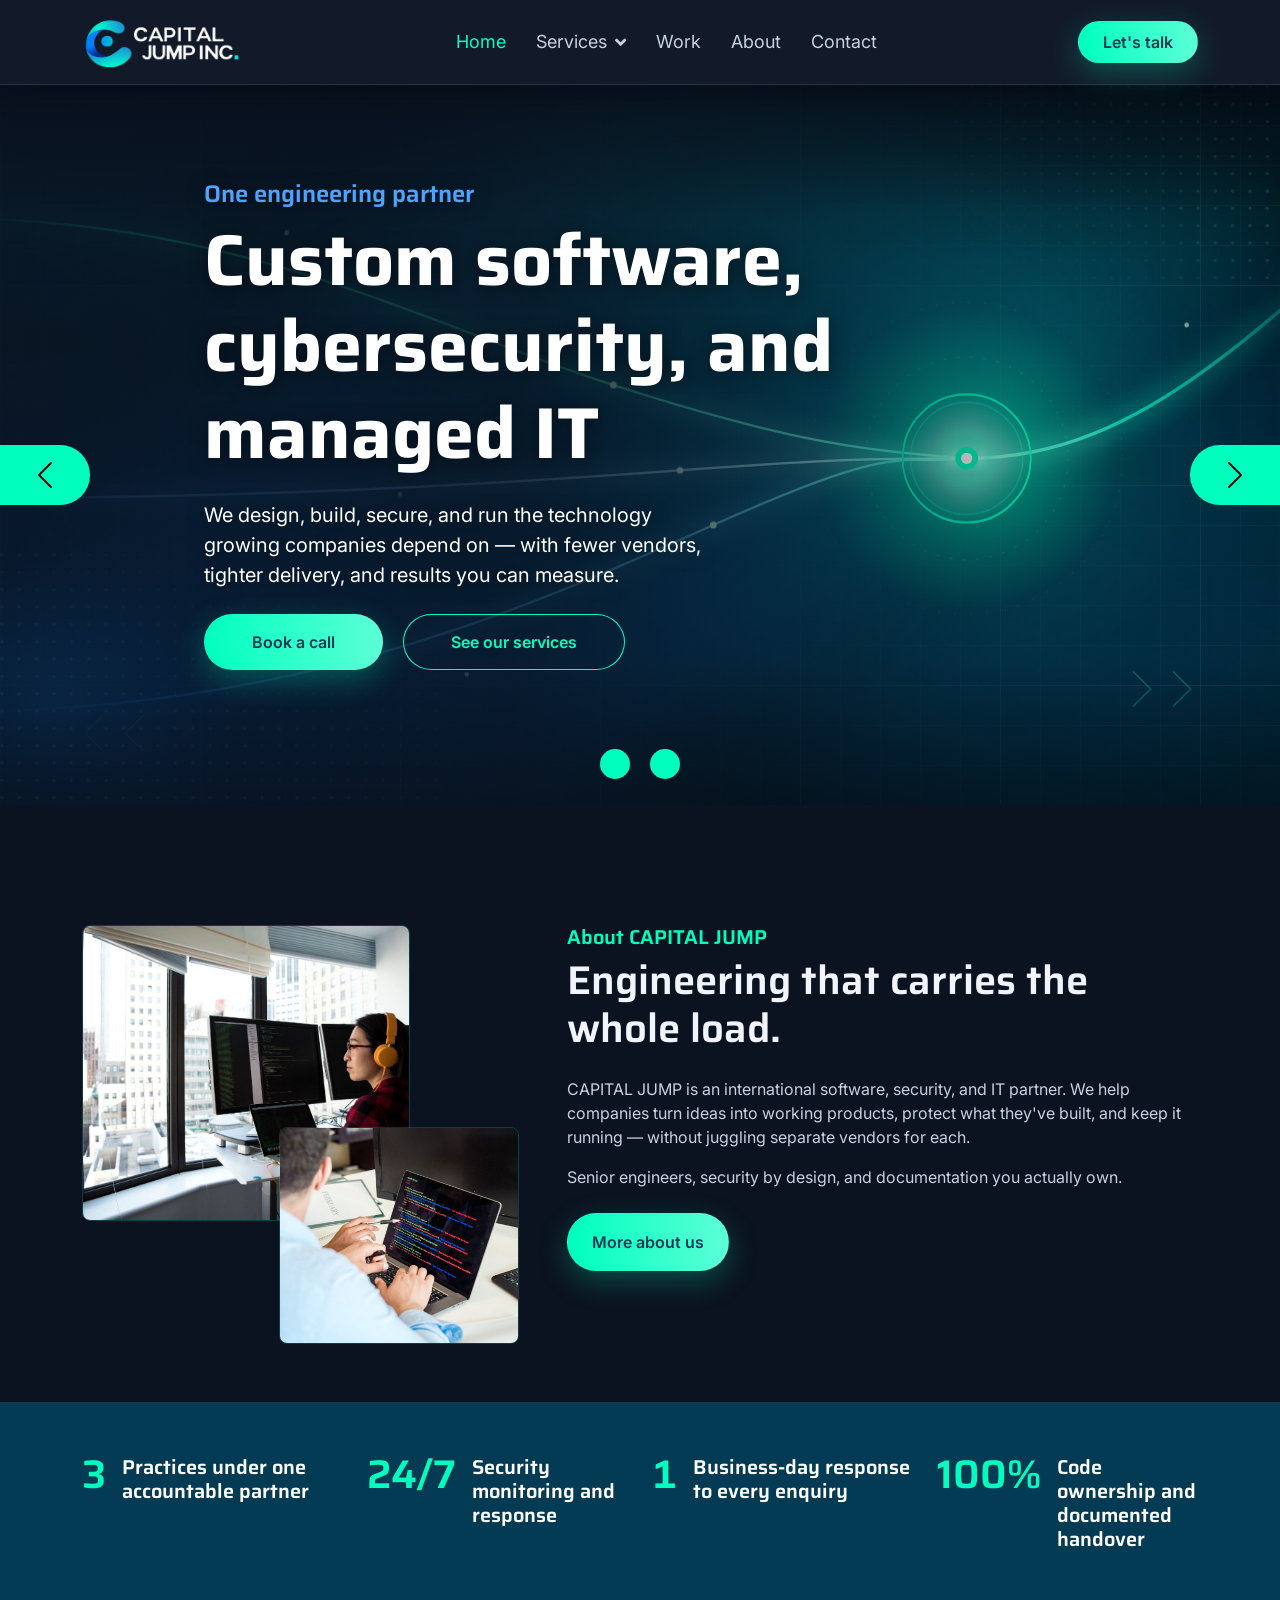
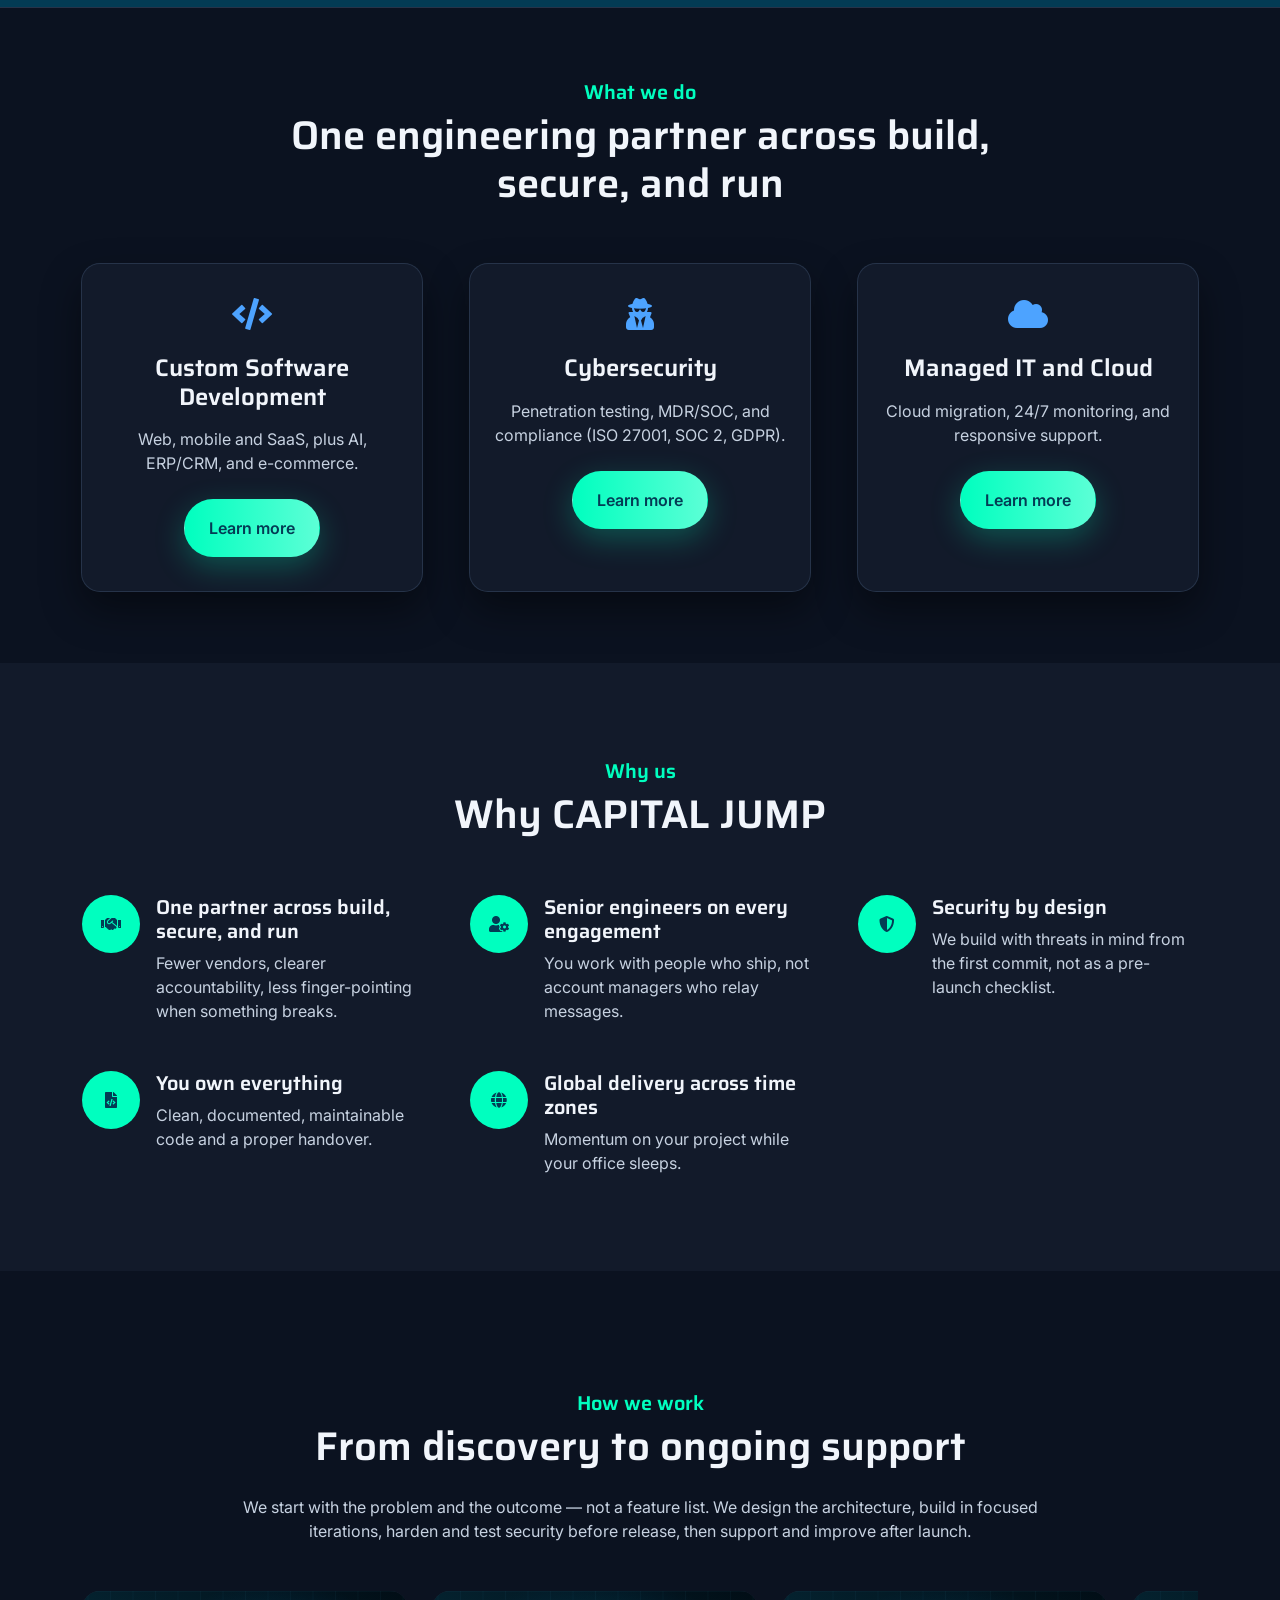
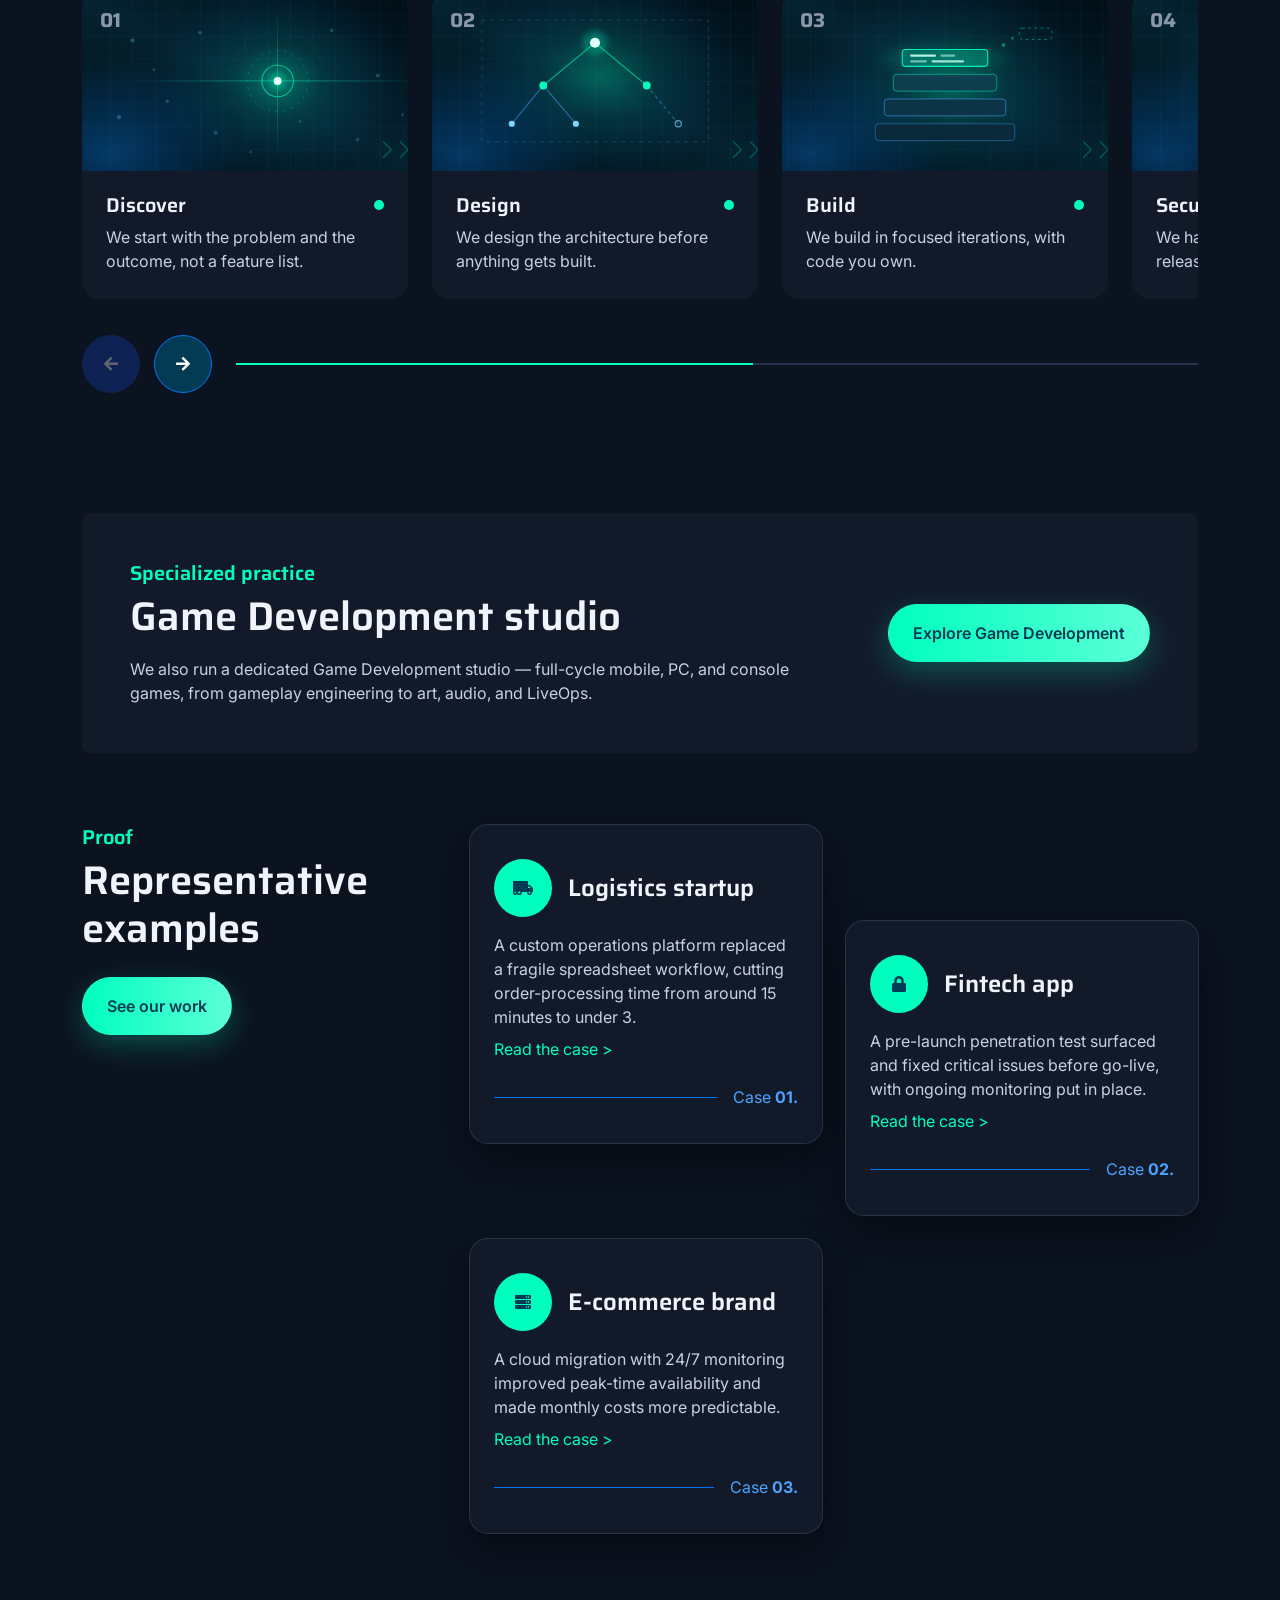
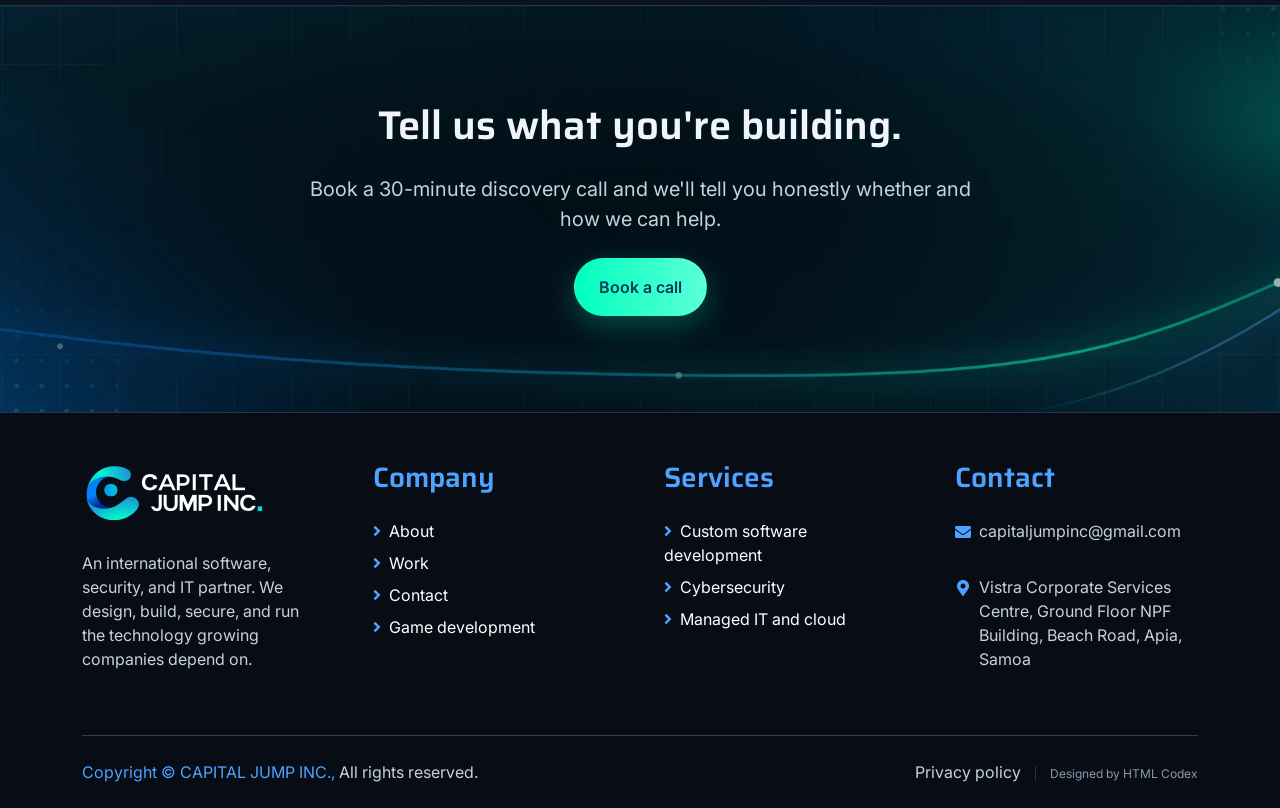
==== index.html @ d56a447e "Add files via upload" ====
<!DOCTYPE html>
<html lang="en">

    <head>
        <meta charset="utf-8">
        <!-- Google Analytics (GA4) — 評估 ID：G-ZM346VN1R1
             本機預覽（localhost / 127.0.0.1 / 直接開檔）不載入，避免測試流量混進正式資料。
             需要在本機驗證時，在網址後面加上 ?ga_test=1 即可暫時啟用。 -->
        <script>
            (function () {
                var host = location.hostname;
                var isLocal = host === 'localhost' || host === '127.0.0.1' || host === '' || host.indexOf('.local') > -1;
                var force = location.search.indexOf('ga_test=1') > -1;
                if (isLocal && !force) { return; }

                window.dataLayer = window.dataLayer || [];
                window.gtag = function () { window.dataLayer.push(arguments); };

                var s = document.createElement('script');
                s.async = true;
                s.src = 'https://www.googletagmanager.com/gtag/js?id=G-ZM346VN1R1';
                document.head.appendChild(s);

                gtag('js', new Date());
                gtag('config', 'G-ZM346VN1R1');
            })();
        </script>
        <title>CAPITAL JUMP | Custom Software, Cybersecurity &amp; Managed IT</title>
        <meta content="width=device-width, initial-scale=1.0" name="viewport">
        <meta content="custom software development, cybersecurity, managed IT, cloud services, penetration testing, MDR, SOC 2, ISO 27001, game development" name="keywords">
        <meta content="One engineering partner for custom software, cybersecurity, and managed IT &amp; cloud. We design, build, secure, and run the technology growing companies rely on." name="description">

        <link href="img/icon.png" rel="icon">

        <!-- Google Web Fonts -->
        <link rel="preconnect" href="https://fonts.googleapis.com">
        <link rel="preconnect" href="https://fonts.gstatic.com" crossorigin>
        <link href="https://fonts.googleapis.com/css2?family=Inter:wght@400;500;600&family=Saira:wght@500;600;700&display=swap" rel="stylesheet">

        <!-- Icon Font Stylesheet -->
        <link href="https://cdnjs.cloudflare.com/ajax/libs/font-awesome/5.10.0/css/all.min.css" rel="stylesheet">
        <link href="https://cdn.jsdelivr.net/npm/bootstrap-icons@1.4.1/font/bootstrap-icons.css" rel="stylesheet">

        <!-- Libraries Stylesheet -->
        <link href="lib/animate/animate.min.css" rel="stylesheet">

        <!-- Customized Bootstrap Stylesheet -->
        <link href="css/bootstrap.min.css" rel="stylesheet">

        <!-- Template Stylesheet -->
        <link href="css/style.css" rel="stylesheet">

        <!-- Dark Tech Theme Override (最後載入；移除本行即回復淺色) -->
        <link href="css/dark-theme.css" rel="stylesheet">
    </head>

    <body>
        <!-- Spinner Start -->
        <div id="spinner" class="show position-fixed translate-middle w-100 vh-100 top-50 start-50 d-flex align-items-center justify-content-center">
            <div class="spinner-grow text-primary" role="status"></div>
        </div>
        <!-- Spinner End -->

        <!-- Topbar Start -->
        <!-- 真實地址 / Email / 社群帳號待補（[待填]）後再啟用本區塊 -->
        <!-- <div class="container-fluid bg-dark py-2 d-none d-md-flex">
            <div class="container">
                <div class="d-flex justify-content-between topbar">
                    <div class="top-info">
                        <small class="me-3 text-white-50"><a href="#"><i class="fas fa-map-marker-alt me-2 text-secondary"></i></a>[待填：Address]</small>
                        <small class="me-3 text-white-50"><a href="#"><i class="fas fa-envelope me-2 text-secondary"></i></a>[待填：Email]</small>
                    </div>
                    <div id="note" class="text-secondary d-none d-xl-flex"><small>Note : We reply to every enquiry within one business day</small></div>
                    <div class="top-link">
                        <a href="" class="bg-light nav-fill btn btn-sm-square rounded-circle"><i class="fab fa-linkedin-in text-primary"></i></a>
                    </div>
                </div>
            </div>
        </div> -->
        <!-- Topbar End -->

        <!-- Navbar Start -->
        <!-- sticky-top：捲動時導覽列固定在視窗上方 -->
        <div class="container-fluid bg-primary sticky-top">
            <div class="container">
                <nav class="navbar navbar-dark navbar-expand-lg py-1">
                    <a href="index.html" class="navbar-brand">
                        <img width="182" height="60" src="img/cj-logo.png" class="brand-logo" alt="CAPITAL JUMP">
                    </a>
                    <button type="button" class="navbar-toggler me-0" data-bs-toggle="collapse" data-bs-target="#navbarCollapse">
                        <span class="navbar-toggler-icon"></span>
                    </button>
                    <div class="collapse navbar-collapse bg-transparent" id="navbarCollapse">
                        <div class="navbar-nav ms-auto mx-xl-auto p-1">
                            <a href="index.html" class="nav-item nav-link active">Home</a>
                            <div class="nav-item dropdown">
                                <a href="service.html" class="nav-link dropdown-toggle" data-bs-toggle="dropdown">Services</a>
                                <div class="dropdown-menu bg-light m-0 rounded">
                                    <a href="service.html" class="dropdown-item">All services</a>
                                    <a href="service-software.html" class="dropdown-item">Custom software development</a>
                                    <a href="service-cybersecurity.html" class="dropdown-item">Cybersecurity</a>
                                    <a href="service-managed-it.html" class="dropdown-item">Managed IT and cloud</a>
                                    <a href="game-development.html" class="dropdown-item">Game development</a>
                                </div>
                            </div>
                            <a href="work.html" class="nav-item nav-link">Work</a>
                            <a href="about.html" class="nav-item nav-link">About</a>
                            <a href="contact.html" class="nav-item nav-link">Contact</a>
                            <a href="contact.html" class="btn btn-secondary rounded-pill py-2 px-4 my-3 d-xl-none">Let's talk</a>
                        </div>
                    </div>
                    <div class="d-none d-xl-flex flex-shirink-0">
                        <a href="contact.html" class="btn btn-secondary rounded-pill py-2 px-4">Let's talk</a>
                    </div>
                </nav>
            </div>
        </div>
        <!-- Navbar End -->

        <!-- Carousel Start -->
        <div class="container-fluid px-0">
            <div id="carouselId" class="carousel slide" data-bs-ride="carousel">
                <ol class="carousel-indicators">
                    <li data-bs-target="#carouselId" data-bs-slide-to="0" class="active" aria-current="true" aria-label="First slide"></li>
                    <li data-bs-target="#carouselId" data-bs-slide-to="1" aria-label="Second slide"></li>
                </ol>
                <div class="carousel-inner" role="listbox">
                    <!-- 主視覺拆成兩層：靜態底圖（漸層、光帶、網格、點陣、光路外發光）烘焙成
                         hero-kv-1-base.webp，只柵格化一次；會動的元素留在下方的 .hero-fx inline SVG。
                         原始的 hero-kv-1.svg 內含 3 個 feGaussianBlur 濾鏡，整張在 1425x802 下柵格化
                         一次要 245ms（一個影格只有 16.7ms），而 SVG 內嵌 CSS 動畫放在 img 裡會逐影格
                         重繪整張圖，這是首頁主視覺區段捲不動的原因。原始向量檔保留在 img/ 供日後編修。 -->
                    <!-- hero-left = A 案（文字左對齊、右半邊留給主視覺）。移除 hero-left 即回到 B 案置中版 -->
                    <div class="carousel-item carousel-item-kv hero-left active">
                        <img width="2560" height="1440" src="img/hero-kv-1-base.webp" class="img-fluid" alt="CAPITAL JUMP brand key visual: three streams of light converging into a single bright node">
                        <!-- 主視覺動態層。底圖（漸層、光帶、網格、點陣、光路外發光）已烘焙進
                             hero-kv-1-base.webp，只柵格化一次；這裡只留會動的元素，讓瀏覽器
                             僅重繪變動的部分。原始完整向量檔保留在 img/hero-kv-1.svg。
                             動畫定義在 css/style.css 的 Hero motion 區段。 -->
                        <!-- 薄荷光暈獨立成一層：它是整個動態層最貴的單一元素（1360x1200
                             的漸層橢圓，單次柵格化 4.8ms，佔動態層 7.2ms 的三分之二）。
                             放在同一層的話，光流線每影格重繪就會連帶重畫它。拆出來後
                             由 CSS 改變整個 svg 的 opacity，這種動畫交給合成器，零重繪。 -->
                        <svg class="hero-halo" viewBox="0 0 1920 1080" preserveAspectRatio="xMidYMid slice" aria-hidden="true" focusable="false">
                            <radialGradient id="fxMint" cx="0.5" cy="0.5" r="0.5">
                                <stop offset="0"    stop-color="#00FFBF" stop-opacity="0.44"/>
                                <stop offset="0.22" stop-color="#00D8CE" stop-opacity="0.21"/>
                                <stop offset="0.55" stop-color="#0095D8" stop-opacity="0.10"/>
                                <stop offset="1"    stop-color="#0075F1" stop-opacity="0"/>
                            </radialGradient>
                            <ellipse cx="1470" cy="560" rx="680" ry="600" fill="url(#fxMint)"/>
                        </svg>
                        <svg class="hero-fx" viewBox="0 0 1920 1080" preserveAspectRatio="xMidYMid slice" aria-hidden="true" focusable="false">
                            <defs>
                                <radialGradient id="fxCore" cx="0.5" cy="0.5" r="0.5">
                                    <stop offset="0"    stop-color="#FFFFFF" stop-opacity="1"/>
                                    <stop offset="0.16" stop-color="#C6FFEE" stop-opacity="0.95"/>
                                    <stop offset="0.42" stop-color="#00FFBF" stop-opacity="0.55"/>
                                    <stop offset="1"    stop-color="#00FFBF" stop-opacity="0"/>
                                </radialGradient>
                                <filter id="fxSoft2" x="-60%" y="-60%" width="220%" height="220%"><feGaussianBlur stdDeviation="9"/></filter>
                                <!-- 光點的連續光暈。中段用縱向線性漸層、兩端用徑向漸層的
                                     半圓帽，拼成膠囊狀。座標用 userSpaceOnUse 並以光點本身
                                     的局部座標為準，所以同一組漸層可以給四條線共用。 -->
                                <linearGradient id="fxLatA" gradientUnits="userSpaceOnUse" x1="0" y1="-28" x2="0" y2="28">
                                    <stop offset="0.000" stop-color="#B6FFEC" stop-opacity="0.004"/>
                                    <stop offset="0.071" stop-color="#B6FFEC" stop-opacity="0.016"/>
                                    <stop offset="0.143" stop-color="#B6FFEC" stop-opacity="0.047"/>
                                    <stop offset="0.214" stop-color="#B6FFEC" stop-opacity="0.090"/>
                                    <stop offset="0.286" stop-color="#B6FFEC" stop-opacity="0.169"/>
                                    <stop offset="0.357" stop-color="#B6FFEC" stop-opacity="0.275"/>
                                    <stop offset="0.429" stop-color="#B6FFEC" stop-opacity="0.337"/>
                                    <stop offset="0.500" stop-color="#B6FFEC" stop-opacity="0.373"/>
                                    <stop offset="0.571" stop-color="#B6FFEC" stop-opacity="0.337"/>
                                    <stop offset="0.643" stop-color="#B6FFEC" stop-opacity="0.275"/>
                                    <stop offset="0.714" stop-color="#B6FFEC" stop-opacity="0.169"/>
                                    <stop offset="0.786" stop-color="#B6FFEC" stop-opacity="0.090"/>
                                    <stop offset="0.857" stop-color="#B6FFEC" stop-opacity="0.047"/>
                                    <stop offset="0.929" stop-color="#B6FFEC" stop-opacity="0.016"/>
                                    <stop offset="1.000" stop-color="#B6FFEC" stop-opacity="0.004"/>
                                </linearGradient>
                                <radialGradient id="fxCapA" gradientUnits="userSpaceOnUse" cx="0" cy="0" r="28">
                                    <stop offset="0.000" stop-color="#B6FFEC" stop-opacity="0.373"/>
                                    <stop offset="0.143" stop-color="#B6FFEC" stop-opacity="0.337"/>
                                    <stop offset="0.286" stop-color="#B6FFEC" stop-opacity="0.275"/>
                                    <stop offset="0.429" stop-color="#B6FFEC" stop-opacity="0.169"/>
                                    <stop offset="0.571" stop-color="#B6FFEC" stop-opacity="0.090"/>
                                    <stop offset="0.714" stop-color="#B6FFEC" stop-opacity="0.047"/>
                                    <stop offset="0.857" stop-color="#B6FFEC" stop-opacity="0.016"/>
                                    <stop offset="1.000" stop-color="#B6FFEC" stop-opacity="0.000"/>
                                </radialGradient>
                                <linearGradient id="fxLatB" gradientUnits="userSpaceOnUse" x1="0" y1="-28" x2="0" y2="28">
                                    <stop offset="0.000" stop-color="#FFFFFF" stop-opacity="0.004"/>
                                    <stop offset="0.071" stop-color="#FFFFFF" stop-opacity="0.016"/>
                                    <stop offset="0.143" stop-color="#FFFFFF" stop-opacity="0.047"/>
                                    <stop offset="0.214" stop-color="#FFFFFF" stop-opacity="0.090"/>
                                    <stop offset="0.286" stop-color="#FFFFFF" stop-opacity="0.169"/>
                                    <stop offset="0.357" stop-color="#FFFFFF" stop-opacity="0.275"/>
                                    <stop offset="0.429" stop-color="#FFFFFF" stop-opacity="0.337"/>
                                    <stop offset="0.500" stop-color="#FFFFFF" stop-opacity="0.373"/>
                                    <stop offset="0.571" stop-color="#FFFFFF" stop-opacity="0.337"/>
                                    <stop offset="0.643" stop-color="#FFFFFF" stop-opacity="0.275"/>
                                    <stop offset="0.714" stop-color="#FFFFFF" stop-opacity="0.169"/>
                                    <stop offset="0.786" stop-color="#FFFFFF" stop-opacity="0.090"/>
                                    <stop offset="0.857" stop-color="#FFFFFF" stop-opacity="0.047"/>
                                    <stop offset="0.929" stop-color="#FFFFFF" stop-opacity="0.016"/>
                                    <stop offset="1.000" stop-color="#FFFFFF" stop-opacity="0.004"/>
                                </linearGradient>
                                <radialGradient id="fxCapB" gradientUnits="userSpaceOnUse" cx="0" cy="0" r="28">
                                    <stop offset="0.000" stop-color="#FFFFFF" stop-opacity="0.373"/>
                                    <stop offset="0.143" stop-color="#FFFFFF" stop-opacity="0.337"/>
                                    <stop offset="0.286" stop-color="#FFFFFF" stop-opacity="0.275"/>
                                    <stop offset="0.429" stop-color="#FFFFFF" stop-opacity="0.169"/>
                                    <stop offset="0.571" stop-color="#FFFFFF" stop-opacity="0.090"/>
                                    <stop offset="0.714" stop-color="#FFFFFF" stop-opacity="0.047"/>
                                    <stop offset="0.857" stop-color="#FFFFFF" stop-opacity="0.016"/>
                                    <stop offset="1.000" stop-color="#FFFFFF" stop-opacity="0.000"/>
                                </radialGradient>
                                <linearGradient id="fxLatC" gradientUnits="userSpaceOnUse" x1="0" y1="-28" x2="0" y2="28">
                                    <stop offset="0.000" stop-color="#A8DEFF" stop-opacity="0.004"/>
                                    <stop offset="0.071" stop-color="#A8DEFF" stop-opacity="0.016"/>
                                    <stop offset="0.143" stop-color="#A8DEFF" stop-opacity="0.047"/>
                                    <stop offset="0.214" stop-color="#A8DEFF" stop-opacity="0.090"/>
                                    <stop offset="0.286" stop-color="#A8DEFF" stop-opacity="0.169"/>
                                    <stop offset="0.357" stop-color="#A8DEFF" stop-opacity="0.275"/>
                                    <stop offset="0.429" stop-color="#A8DEFF" stop-opacity="0.337"/>
                                    <stop offset="0.500" stop-color="#A8DEFF" stop-opacity="0.373"/>
                                    <stop offset="0.571" stop-color="#A8DEFF" stop-opacity="0.337"/>
                                    <stop offset="0.643" stop-color="#A8DEFF" stop-opacity="0.275"/>
                                    <stop offset="0.714" stop-color="#A8DEFF" stop-opacity="0.169"/>
                                    <stop offset="0.786" stop-color="#A8DEFF" stop-opacity="0.090"/>
                                    <stop offset="0.857" stop-color="#A8DEFF" stop-opacity="0.047"/>
                                    <stop offset="0.929" stop-color="#A8DEFF" stop-opacity="0.016"/>
                                    <stop offset="1.000" stop-color="#A8DEFF" stop-opacity="0.004"/>
                                </linearGradient>
                                <radialGradient id="fxCapC" gradientUnits="userSpaceOnUse" cx="0" cy="0" r="28">
                                    <stop offset="0.000" stop-color="#A8DEFF" stop-opacity="0.373"/>
                                    <stop offset="0.143" stop-color="#A8DEFF" stop-opacity="0.337"/>
                                    <stop offset="0.286" stop-color="#A8DEFF" stop-opacity="0.275"/>
                                    <stop offset="0.429" stop-color="#A8DEFF" stop-opacity="0.169"/>
                                    <stop offset="0.571" stop-color="#A8DEFF" stop-opacity="0.090"/>
                                    <stop offset="0.714" stop-color="#A8DEFF" stop-opacity="0.047"/>
                                    <stop offset="0.857" stop-color="#A8DEFF" stop-opacity="0.016"/>
                                    <stop offset="1.000" stop-color="#A8DEFF" stop-opacity="0.000"/>
                                </radialGradient>
                            </defs>

                            <!-- 擴散訊號環 -->
                            <g fill="none" stroke="#00FFBF" stroke-width="2">
                                <circle class="cj-ripple"             cx="1450" cy="560" r="96"/>
                                <circle class="cj-ripple cj-ripple-2" cx="1450" cy="560" r="96"/>
                                <circle class="cj-ripple cj-ripple-3" cx="1450" cy="560" r="96"/>
                            </g>

                            <!-- 雷達／防護環：緩慢反向旋轉 -->
                            <g fill="none" stroke="#00FFBF">
                                <circle class="cj-ring"           cx="1450" cy="560" r="152" stroke-opacity="0.32" stroke-width="1.5" stroke-dasharray="4 16"/>
                                <circle class="cj-ring cj-ring-2" cx="1450" cy="560" r="234" stroke-opacity="0.22" stroke-width="1.5" stroke-dasharray="2 22"/>
                                <circle class="cj-ring"           cx="1450" cy="560" r="336" stroke-opacity="0.13" stroke-width="1.5" stroke-dasharray="2 30"/>
                                <circle cx="1450" cy="560" r="84" stroke-opacity="0.42" stroke-width="2"/>
                            </g>

                            <!-- 流動光點。原本靠 feGaussianBlur（sigma=9）發光，但模糊每影格
                                 重算，實測單是這四條線就要 26.1ms（影格預算 16.7ms）。
                                 改法：每顆光點是一個沿路徑移動的群組 —— 中段用縱向漸層的
                                 矩形、兩端用徑向漸層的半圓帽，拼成一個連續的膠囊狀光暈。
                                 漸層連續，放大也不會出現分層邊界（先前用多層描邊疊加會看到
                                 一圈圈等高線）。移動靠 offset-path + offset-distance，屬於
                                 transform 類動畫，由合成器處理、不產生重繪。
                                 光暈膠囊刻意比亮芯短 7px，讓亮芯末端落在漸層的衰減段上 ——
                                 否則端點會以完整亮度外擴，比原始模糊亮一倍。
                                 亮度分布取自原始模糊的實測剖面（橫向 ±4:86 / ±8:70 /
                                 ±12:43 / ±16:23 / ±20:12 / ±24:4 / ±28:1，alpha 0-255）。 -->
                            <g class="cj-dot cj-dot-1a">
                                <rect x="-37.3" y="-28" width="74.5" height="56" fill="url(#fxLatA)"/>
                                <g transform="translate(37.3,0)"><path d="M 0,-28 A 28,28 0 0 1 0,28 Z" fill="url(#fxCapA)"/></g>
                                <g transform="translate(-37.3,0)"><path d="M 0,-28 A 28,28 0 0 0 0,28 Z" fill="url(#fxCapA)"/></g>
                                <rect x="-44.3" y="-1.50" width="88.5" height="3" rx="1.50" fill="#FFFFFF"/>
                            </g>
                            <g class="cj-dot cj-dot-1b">
                                <rect x="-37.3" y="-28" width="74.5" height="56" fill="url(#fxLatA)"/>
                                <g transform="translate(37.3,0)"><path d="M 0,-28 A 28,28 0 0 1 0,28 Z" fill="url(#fxCapA)"/></g>
                                <g transform="translate(-37.3,0)"><path d="M 0,-28 A 28,28 0 0 0 0,28 Z" fill="url(#fxCapA)"/></g>
                                <rect x="-44.3" y="-1.50" width="88.5" height="3" rx="1.50" fill="#FFFFFF"/>
                            </g>
                            <g class="cj-dot cj-dot-2a">
                                <rect x="-35.9" y="-28" width="71.8" height="56" fill="url(#fxLatB)"/>
                                <g transform="translate(35.9,0)"><path d="M 0,-28 A 28,28 0 0 1 0,28 Z" fill="url(#fxCapB)"/></g>
                                <g transform="translate(-35.9,0)"><path d="M 0,-28 A 28,28 0 0 0 0,28 Z" fill="url(#fxCapB)"/></g>
                                <rect x="-42.9" y="-1.50" width="85.8" height="3" rx="1.50" fill="#FFFFFF"/>
                            </g>
                            <g class="cj-dot cj-dot-2b">
                                <rect x="-35.9" y="-28" width="71.8" height="56" fill="url(#fxLatB)"/>
                                <g transform="translate(35.9,0)"><path d="M 0,-28 A 28,28 0 0 1 0,28 Z" fill="url(#fxCapB)"/></g>
                                <g transform="translate(-35.9,0)"><path d="M 0,-28 A 28,28 0 0 0 0,28 Z" fill="url(#fxCapB)"/></g>
                                <rect x="-42.9" y="-1.50" width="85.8" height="3" rx="1.50" fill="#FFFFFF"/>
                            </g>
                            <g class="cj-dot cj-dot-3a">
                                <rect x="-37.6" y="-28" width="75.2" height="56" fill="url(#fxLatC)"/>
                                <g transform="translate(37.6,0)"><path d="M 0,-28 A 28,28 0 0 1 0,28 Z" fill="url(#fxCapC)"/></g>
                                <g transform="translate(-37.6,0)"><path d="M 0,-28 A 28,28 0 0 0 0,28 Z" fill="url(#fxCapC)"/></g>
                                <rect x="-44.6" y="-1.50" width="89.2" height="3" rx="1.50" fill="#FFFFFF"/>
                            </g>
                            <g class="cj-dot cj-dot-3b">
                                <rect x="-37.6" y="-28" width="75.2" height="56" fill="url(#fxLatC)"/>
                                <g transform="translate(37.6,0)"><path d="M 0,-28 A 28,28 0 0 1 0,28 Z" fill="url(#fxCapC)"/></g>
                                <g transform="translate(-37.6,0)"><path d="M 0,-28 A 28,28 0 0 0 0,28 Z" fill="url(#fxCapC)"/></g>
                                <rect x="-44.6" y="-1.50" width="89.2" height="3" rx="1.50" fill="#FFFFFF"/>
                            </g>
                            <g class="cj-dot cj-dot-4a">
                                <rect x="-17.6" y="-28" width="35.2" height="56" fill="url(#fxLatB)"/>
                                <g transform="translate(17.6,0)"><path d="M 0,-28 A 28,28 0 0 1 0,28 Z" fill="url(#fxCapB)"/></g>
                                <g transform="translate(-17.6,0)"><path d="M 0,-28 A 28,28 0 0 0 0,28 Z" fill="url(#fxCapB)"/></g>
                                <rect x="-24.6" y="-1.75" width="49.2" height="3.5" rx="1.75" fill="#FFFFFF"/>
                            </g>
                            <g class="cj-dot cj-dot-4b">
                                <rect x="-17.6" y="-28" width="35.2" height="56" fill="url(#fxLatB)"/>
                                <g transform="translate(17.6,0)"><path d="M 0,-28 A 28,28 0 0 1 0,28 Z" fill="url(#fxCapB)"/></g>
                                <g transform="translate(-17.6,0)"><path d="M 0,-28 A 28,28 0 0 0 0,28 Z" fill="url(#fxCapB)"/></g>
                                <rect x="-24.6" y="-1.75" width="49.2" height="3.5" rx="1.75" fill="#FFFFFF"/>
                            </g>

                            <!-- 路徑節點 -->
                            <g fill="#C6FFEE">
                                <circle cx="920"  cy="450" r="5"/>
                                <circle cx="1020" cy="578" r="5"/>
                                <circle cx="1070" cy="660" r="5"/>
                                <circle cx="430"  cy="222" r="3.5" fill-opacity="0.6"/>
                                <circle cx="600"  cy="614" r="3.5" fill-opacity="0.6"/>
                                <circle cx="700"  cy="884" r="3.5" fill-opacity="0.6"/>
                                <circle cx="1780" cy="360" r="3.5" fill-opacity="0.6"/>
                            </g>

                            <!-- 匯流核心：脈動 + 中心亮點呼吸 -->
                            <g>
                                <circle class="cj-core"    cx="1450" cy="560" r="230" fill="url(#fxCore)" opacity="0.55"/>
                                <circle class="cj-coredot" cx="1450" cy="560" r="46" fill="#00FFBF" fill-opacity="0.35" filter="url(#fxSoft2)"/>
                                <circle cx="1450" cy="560" r="17" fill="#00FFBF"/>
                                <circle cx="1450" cy="560" r="8.5" fill="#FFFFFF"/>
                            </g>

                            <!-- 幾何飾件 -->
                            <g stroke="#00FFBF" fill="none" stroke-width="2" stroke-opacity="0.32" stroke-linecap="round">
                                <path d="M 1700,880 l 26,26 l -26,26"/>
                                <path d="M 1760,880 l 26,26 l -26,26"/>
                            </g>
                            <g stroke="#4DA3FF" fill="none" stroke-width="2" stroke-opacity="0.28" stroke-linecap="round">
                                <path d="M 214,946 l -26,26 l 26,26"/>
                                <path d="M 154,946 l -26,26 l 26,26"/>
                            </g>

                        </svg>
                        <!-- 左側壓暗與上下收邊：必須疊在動態元素之上。原本是 SVG 裡的三層
                             全幅漸層，實測佔動態層單次重繪 20.3ms 中的 13.6ms（光流線每
                             影格重繪時會連帶重畫它們）。改用 CSS 漸層獨立成一層。 -->
                        <div class="hero-veil" aria-hidden="true"></div>
                        <div class="carousel-caption">
                            <div class="container carousel-content">
                                <p class="hero-eyebrow text-secondary h4 animated fadeInUp">One engineering partner</p>
                                <h1 class="text-white display-2 mb-4 animated fadeInRight">Custom software, cybersecurity, and managed IT 
                                    <!-- &mdash; from one engineering partner. -->
                                </h1>
                                <p class="mb-4 text-white fs-5 animated fadeInDown">We design, build, secure, and run the technology growing companies depend on &mdash; with fewer vendors, tighter delivery, and results you can measure.</p>
                                <a href="contact.html" class="me-2"><button type="button" class="px-4 py-sm-3 px-sm-5 btn btn-primary rounded-pill carousel-content-btn1 animated fadeInLeft">Book a call</button></a>
                                <a href="service.html" class="ms-2"><button type="button" class="px-4 py-sm-3 px-sm-5 btn btn-primary rounded-pill carousel-content-btn2 animated fadeInRight">See our services</button></a>
                            </div>
                        </div>
                    </div>
                    <div class="carousel-item hero-left">
                        <img width="1920" height="1080" fetchpriority="low" src="img/carousel-2.jpg" class="img-fluid" alt="Close-up of an illuminated teal circuit panel">
                        <div class="carousel-caption">
                            <div class="container carousel-content">
                                <p class="hero-eyebrow text-secondary h4 animated fadeInUp">Build &middot; Secure &middot; Run</p>
                                <h2 class="text-white display-2 mb-4 animated fadeInLeft">Ship faster. Stay secure. Scale with confidence.</h2>
                                <p class="mb-4 text-white fs-5 animated fadeInDown">One engineering team for the whole journey &mdash; from MVP to enterprise platform, hardened against real threats and monitored around the clock.</p>
                                <a href="contact.html" class="me-2"><button type="button" class="px-4 py-sm-3 px-sm-5 btn btn-primary rounded-pill carousel-content-btn1 animated fadeInLeft">Start your project</button></a>
                                <a href="contact.html" class="ms-2"><button type="button" class="px-4 py-sm-3 px-sm-5 btn btn-primary rounded-pill carousel-content-btn2 animated fadeInRight">Talk to an engineer</button></a>
                            </div>
                        </div>
                    </div>
                </div>
                <button class="carousel-control-prev" type="button" data-bs-target="#carouselId" data-bs-slide="prev">
                    <span class="carousel-control-prev-icon" aria-hidden="true"></span>
                    <span class="visually-hidden">Previous</span>
                </button>
                <button class="carousel-control-next" type="button" data-bs-target="#carouselId" data-bs-slide="next">
                    <span class="carousel-control-next-icon" aria-hidden="true"></span>
                    <span class="visually-hidden">Next</span>
                </button>
            </div>
        </div>
        <!-- Carousel End -->


        <!-- About Start -->
        <div class="container-fluid py-5 my-4">
            <div class="container pt-5">
                <div class="row g-5">
                    <div class="col-lg-5 col-md-6 col-sm-12 wow fadeIn" data-wow-delay=".1s">
                        <div class="h-100 position-relative">
                            <img width="900" height="811" loading="lazy" src="img/home-about-1.jpg" class="img-fluid w-75 rounded pic-b" alt="An engineer at a standing desk by a window wall, code on two monitors" style="margin-bottom: 25%;">
                            <!-- 前景圖縮小並移到右下角，只疊到後方那張的右下角（螢幕下緣那塊），兩張人臉都不會被蓋掉 -->
                            <div class="position-absolute" style="width: 55%; top: 50%; left: 45%;">
                                <img width="900" height="811" loading="lazy" src="img/home-about-2.jpg" class="img-fluid w-100 rounded pic-b" alt="Close-up of a developer typing, source code on the laptop screen">
                            </div>
                        </div>
                    </div>
                    <div class="col-lg-7 col-md-6 col-sm-12 wow fadeIn" data-wow-delay=".2s">
                        <p class="h5 text-primary">About CAPITAL JUMP</p>
                        <h2 class="mb-4 h1">Engineering that carries the whole load.</h2>
                        <p>CAPITAL JUMP is an international software, security, and IT partner. We help companies turn ideas into working products, protect what they've built, and keep it running &mdash; without juggling separate vendors for each.</p>
                        <p class="mb-4">Senior engineers, security by design, and documentation you actually own.</p>
                        <a href="about.html" class="btn btn-secondary rounded-pill px-4 py-3 text-white">More about us</a>
                    </div>
                </div>
            </div>
        </div>
        <!-- About End -->


        <!-- Fact Start -->
        <div class="container-fluid bg-secondary py-5">
            <div class="container">
                <div class="row g-4">
                    <div class="col-lg-3 col-md-6 wow fadeIn" data-wow-delay=".1s">
                        <div class="d-flex counter">
                            <span class="h1 me-3 text-primary">3</span>
                            <h3 class="h5 text-white mt-1">Practices under one accountable partner</h3>
                        </div>
                    </div>
                    <div class="col-lg-3 col-md-6 wow fadeIn" data-wow-delay=".1s">
                        <div class="d-flex counter">
                            <span class="h1 me-3 text-primary">24/7</span>
                            <h3 class="h5 text-white mt-1">Security monitoring and response</h3>
                        </div>
                    </div>
                    <div class="col-lg-3 col-md-6 wow fadeIn" data-wow-delay=".2s">
                        <div class="d-flex counter">
                            <span class="h1 me-3 text-primary"><span class="counter-value">1</span></span>
                            <h3 class="h5 text-white mt-1">Business-day response to every enquiry</h3>
                        </div>
                    </div>
                    <div class="col-lg-3 col-md-6 wow fadeIn" data-wow-delay=".3s">
                        <div class="d-flex counter">
                            <span class="h1 me-3 text-primary">100%</span>
                            <h3 class="h5 text-white mt-1">Code ownership and documented handover</h3>
                        </div>
                    </div>
                </div>
            </div>
        </div>
        <!-- Fact End -->


        <!-- Services Start -->
        <div class="container-fluid services py-5 my-4">
            <div class="container">
                <div class="text-center mx-auto pb-5 wow fadeIn" data-wow-delay=".1s" style="max-width: 700px;">
                    <p class="h5 text-primary">What we do</p>
                    <h2 class="h1">One engineering partner across build, secure, and run</h2>
                </div>
                <div class="row g-5 services-inner">
                    <div class="col-md-6 col-lg-4 wow fadeIn" data-wow-delay=".1s">
                        <div class="services-item bg-light">
                            <div class="p-4 text-center services-content">
                                <div class="services-content-icon1">
                                    <i class="fa fa-code fa-2x mb-4 text-primary1"></i>
                                    <h3 class="h4 mb-3">Custom Software Development</h3>
                                    <p class="mb-4">Web, mobile and SaaS, plus AI, ERP/CRM, and e-commerce.</p>
                                    <a href="service-software.html" class="btn btn-secondary rounded-pill px-4 py-3 text-white">Learn more</a>
                                </div>
                            </div>
                        </div>
                    </div>
                    <div class="col-md-6 col-lg-4 wow fadeIn" data-wow-delay=".2s">
                        <div class="services-item bg-light">
                            <div class="p-4 text-center services-content">
                                <div class="services-content-icon1">
                                    <i class="fas fa-user-secret fa-2x mb-4 text-primary1"></i>
                                    <h4 class="mb-3">Cybersecurity</h4>
                                    <p class="mb-4">Penetration testing, MDR/SOC, and compliance (ISO 27001, SOC 2, GDPR).</p>
                                    <a href="service-cybersecurity.html" class="btn btn-secondary rounded-pill px-4 py-3 text-white">Learn more</a>
                                </div>
                            </div>
                        </div>
                    </div>
                    <div class="col-md-6 col-lg-4 wow fadeIn" data-wow-delay=".3s">
                        <div class="services-item bg-light">
                            <div class="p-4 text-center services-content">
                                <div class="services-content-icon1">
                                    <i class="fas fa-cloud fa-2x mb-4 text-primary1"></i>
                                    <h4 class="mb-3">Managed IT and Cloud</h4>
                                    <p class="mb-4">Cloud migration, 24/7 monitoring, and responsive support.</p>
                                    <a href="service-managed-it.html" class="btn btn-secondary rounded-pill px-4 py-3 text-white">Learn more</a>
                                </div>
                            </div>
                        </div>
                    </div>
                </div>
            </div>
        </div>
        <!-- Services End -->


        <!-- Why CAPITAL JUMP Start -->
        <div class="container-fluid bg-light py-5">
            <div class="container py-5">
                <div class="text-center mx-auto pb-5 wow fadeIn" data-wow-delay=".1s" style="max-width: 700px;">
                    <p class="h5 text-primary">Why us</p>
                    <h2 class="h1">Why CAPITAL JUMP</h2>
                </div>
                <div class="row g-5">
                    <!-- justify-content-center -->
                    <div class="col-md-6 col-lg-4 wow fadeIn" data-wow-delay=".1s">
                        <div class="d-flex h-100">
                            <div class="flex-shrink-0 btn-lg-square bg-primary rounded-circle">
                                <i class="fas fa-handshake text-white"></i>
                            </div>
                            <div class="ms-3">
                                <h3 class="h5 mb-2">One partner across build, secure, and run</h3>
                                <p class="mb-0">Fewer vendors, clearer accountability, less finger-pointing when something breaks.</p>
                            </div>
                        </div>
                    </div>
                    <div class="col-md-6 col-lg-4 wow fadeIn" data-wow-delay=".1s">
                        <div class="d-flex h-100">
                            <div class="flex-shrink-0 btn-lg-square bg-primary rounded-circle">
                                <i class="fas fa-user-cog text-white"></i>
                            </div>
                            <div class="ms-3">
                                <h3 class="h5 mb-2">Senior engineers on every engagement</h3>
                                <p class="mb-0">You work with people who ship, not account managers who relay messages.</p>
                            </div>
                        </div>
                    </div>
                    <div class="col-md-6 col-lg-4 wow fadeIn" data-wow-delay=".2s">
                        <div class="d-flex h-100">
                            <div class="flex-shrink-0 btn-lg-square bg-primary rounded-circle">
                                <i class="fas fa-shield-alt text-white"></i>
                            </div>
                            <div class="ms-3">
                                <h3 class="h5 mb-2">Security by design</h3>
                                <p class="mb-0">We build with threats in mind from the first commit, not as a pre-launch checklist.</p>
                            </div>
                        </div>
                    </div>
                    <div class="col-md-6 col-lg-4 wow fadeIn" data-wow-delay=".1s">
                        <div class="d-flex h-100">
                            <div class="flex-shrink-0 btn-lg-square bg-primary rounded-circle">
                                <i class="fas fa-file-code text-white"></i>
                            </div>
                            <div class="ms-3">
                                <h3 class="h5 mb-2">You own everything</h3>
                                <p class="mb-0">Clean, documented, maintainable code and a proper handover.</p>
                            </div>
                        </div>
                    </div>
                    <div class="col-md-6 col-lg-4 wow fadeIn" data-wow-delay=".2s">
                        <div class="d-flex h-100">
                            <div class="flex-shrink-0 btn-lg-square bg-primary rounded-circle">
                                <i class="fas fa-globe text-white"></i>
                            </div>
                            <div class="ms-3">
                                <h3 class="h5 mb-2">Global delivery across time zones</h3>
                                <p class="mb-0">Momentum on your project while your office sleeps.</p>
                            </div>
                        </div>
                    </div>
                </div>
            </div>
        </div>
        <!-- Why CAPITAL JUMP End -->


        <!-- How we work Start -->
        <div class="container-fluid py-5 my-4">
            <div class="container py-5">
                <div class="text-center mx-auto pb-5 wow fadeIn" data-wow-delay=".1s" style="max-width: 800px;">
                    <p class="h5 text-primary">How we work</p>
                    <h2 class="mb-4 h1">From discovery to ongoing support</h2>
                    <p class="mb-0">We start with the problem and the outcome &mdash; not a feature list. We design the architecture, build in focused iterations, harden and test security before release, then support and improve after launch.</p>
                </div>

                <!-- 六步流程：橫向輪播（桌機 3 張 / 平板 2 張 / 手機 1 張，右側露出下一張一角）
                     控制程式在 js/main.js 的 "Process carousel" 段落 -->
                <div class="process-carousel wow fadeIn" data-wow-delay=".1s">
                    <div class="process-track" id="processTrack">

                        <article class="process-card">
                            <!-- 卡片圖為自製品牌圖（img/process-0X.svg），與首頁主視覺同一套視覺語彙。
                                 圖只是輔助說明，卡片標題與內文已表達完整資訊，因此 alt 留空不重複朗讀。 -->
                            <div class="process-card-media">
                                <span class="process-card-step">01</span>
                                <img width="640" height="320" loading="lazy" src="img/process-01.svg" alt="">
                            </div>
                            <div class="process-card-body">
                                <div class="d-flex align-items-center justify-content-between">
                                    <h3 class="h5 mb-0">Discover</h3>
                                    <span class="process-card-dot"></span>
                                </div>
                                <p class="mb-0 mt-2">We start with the problem and the outcome, not a feature list.</p>
                            </div>
                        </article>

                        <article class="process-card">
                            <div class="process-card-media">
                                <span class="process-card-step">02</span>
                                <img width="640" height="320" loading="lazy" src="img/process-02.svg" alt="">
                            </div>
                            <div class="process-card-body">
                                <div class="d-flex align-items-center justify-content-between">
                                    <h3 class="h5 mb-0">Design</h3>
                                    <span class="process-card-dot"></span>
                                </div>
                                <p class="mb-0 mt-2">We design the architecture before anything gets built.</p>
                            </div>
                        </article>

                        <article class="process-card">
                            <div class="process-card-media">
                                <span class="process-card-step">03</span>
                                <img width="640" height="320" loading="lazy" src="img/process-03.svg" alt="">
                            </div>
                            <div class="process-card-body">
                                <div class="d-flex align-items-center justify-content-between">
                                    <h3 class="h5 mb-0">Build</h3>
                                    <span class="process-card-dot"></span>
                                </div>
                                <p class="mb-0 mt-2">We build in focused iterations, with code you own.</p>
                            </div>
                        </article>

                        <article class="process-card">
                            <div class="process-card-media">
                                <span class="process-card-step">04</span>
                                <img width="640" height="320" loading="lazy" src="img/process-04.svg" alt="">
                            </div>
                            <div class="process-card-body">
                                <div class="d-flex align-items-center justify-content-between">
                                    <h3 class="h5 mb-0">Secure &amp; Test</h3>
                                    <span class="process-card-dot"></span>
                                </div>
                                <p class="mb-0 mt-2">We harden and test security before release, not after.</p>
                            </div>
                        </article>

                        <article class="process-card">
                            <div class="process-card-media">
                                <span class="process-card-step">05</span>
                                <img width="640" height="320" loading="lazy" src="img/process-05.svg" alt="">
                            </div>
                            <div class="process-card-body">
                                <div class="d-flex align-items-center justify-content-between">
                                    <h3 class="h5 mb-0">Launch</h3>
                                    <span class="process-card-dot"></span>
                                </div>
                                <p class="mb-0 mt-2">We release with a documented handover.</p>
                            </div>
                        </article>

                        <article class="process-card">
                            <div class="process-card-media">
                                <span class="process-card-step">06</span>
                                <img width="640" height="320" loading="lazy" src="img/process-06.svg" alt="">
                            </div>
                            <div class="process-card-body">
                                <div class="d-flex align-items-center justify-content-between">
                                    <h3 class="h5 mb-0">Support</h3>
                                    <span class="process-card-dot"></span>
                                </div>
                                <p class="mb-0 mt-2">We support and improve after launch.</p>
                            </div>
                        </article>

                    </div>

                    <div class="process-controls">
                        <button type="button" class="btn btn-primary btn-lg-square rounded-circle process-arrow" data-dir="-1" aria-label="Previous step" aria-controls="processTrack">
                            <i class="fas fa-arrow-left"></i>
                        </button>
                        <button type="button" class="btn btn-primary btn-lg-square rounded-circle process-arrow" data-dir="1" aria-label="Next step" aria-controls="processTrack">
                            <i class="fas fa-arrow-right"></i>
                        </button>
                        <div class="process-progress" aria-hidden="true"><span id="processBar"></span></div>
                    </div>
                </div>
            </div>
        </div>
        <!-- How we work End -->


        <!-- Specialized practice Start -->
        <div class="container-fluid pb-5 mb-4">
            <div class="container">
                <div class="bg-light rounded p-4 p-md-5 wow fadeIn" data-wow-delay=".1s">
                    <div class="row g-4 align-items-center">
                        <div class="col-lg-8">
                            <p class="h5 text-primary">Specialized practice</p>
                            <h2 class="mb-3 h1">Game Development studio</h2>
                            <p class="mb-0">We also run a dedicated Game Development studio &mdash; full-cycle mobile, PC, and console games, from gameplay engineering to art, audio, and LiveOps.</p>
                        </div>
                        <div class="col-lg-4 text-lg-end">
                            <a href="game-development.html" class="btn btn-secondary rounded-pill px-4 py-3 text-white">Explore Game Development</a>
                        </div>
                    </div>
                </div>
            </div>
        </div>
        <!-- Specialized practice End -->


        <!-- Proof Start -->
        <div class="container-fluid services pb-5 mb-4">
            <div class="container">
                <div class="row g-5">

                    <!-- 左欄：標題 + 說明 + CTA -->
                    <div class="col-lg-4 wow fadeIn" data-wow-delay=".1s">
                        <p class="h5 text-primary">Proof</p>
                        <h2 class="mb-4 h1">Representative examples</h2>
                        <!-- <div class="bg-light rounded border-start border-4 border-primary p-3 mb-4">
                            <small class="d-block fst-italic mb-0 text-muted"><i class="fas fa-info-circle text-primary me-2"></i>Illustrative / representative &mdash; These examples reflect the kind of work we do and the outcomes teams can expect. Named client stories will be published as engagements complete.</small>
                        </div> -->
                        <a href="work.html" class="btn btn-secondary rounded-pill px-4 py-3 text-white">See our work</a>
                    </div>

                    <!-- 右欄：錯落卡片（DOM 順序即 01→02→03，窄螢幕堆疊時編號不亂） -->
                    <div class="col-lg-8">
                        <div class="row g-4 services-inner align-items-start">

                            <div class="col-md-6 wow fadeIn" data-wow-delay=".1s">
                                <div class="services-item bg-light">
                                    <div class="p-4 services-content">
                                        <div class="services-content-icon">
                                            <div class="d-flex align-items-center mb-3">
                                                <div class="flex-shrink-0 btn-lg-square bg-primary rounded-circle">
                                                    <i class="fas fa-truck-moving text-white"></i>
                                                </div>
                                                <h3 class="h4 ms-3 mb-0">Logistics startup</h3>
                                            </div>
                                            <p class="mb-2">A custom operations platform replaced a fragile spreadsheet workflow, cutting order-processing time from around 15 minutes to under 3.</p>
                                            <a href="work.html#case-software" class="d-inline-block mb-4">Read the case &gt;</a>
                                            <div class="d-flex align-items-center">
                                                <span class="flex-grow-1 border-top border-secondary"></span>
                                                <span class="ms-3 text-secondary text-nowrap">Case <span class="fw-bold">01.</span></span>
                                            </div>
                                        </div>
                                    </div>
                                </div>
                            </div>

                            <!-- 向下錯開 -->
                            <div class="col-md-6 proof-stagger wow fadeIn" data-wow-delay=".2s">
                                <div class="services-item bg-light">
                                    <div class="p-4 services-content">
                                        <div class="services-content-icon">
                                            <div class="d-flex align-items-center mb-3">
                                                <div class="flex-shrink-0 btn-lg-square bg-primary rounded-circle">
                                                    <i class="fas fa-lock text-white"></i>
                                                </div>
                                                <h4 class="ms-3 mb-0">Fintech app</h4>
                                            </div>
                                            <p class="mb-2">A pre-launch penetration test surfaced and fixed critical issues before go-live, with ongoing monitoring put in place.</p>
                                            <a href="work.html#case-security" class="d-inline-block mb-4">Read the case &gt;</a>
                                            <div class="d-flex align-items-center">
                                                <span class="flex-grow-1 border-top border-secondary"></span>
                                                <span class="ms-3 text-secondary text-nowrap">Case <span class="fw-bold">02.</span></span>
                                            </div>
                                        </div>
                                    </div>
                                </div>
                            </div>

                            <div class="col-md-6 wow fadeIn" data-wow-delay=".3s">
                                <div class="services-item bg-light">
                                    <div class="p-4 services-content">
                                        <div class="services-content-icon">
                                            <div class="d-flex align-items-center mb-3">
                                                <div class="flex-shrink-0 btn-lg-square bg-primary rounded-circle">
                                                    <i class="fas fa-server text-white"></i>
                                                </div>
                                                <h4 class="ms-3 mb-0">E-commerce brand</h4>
                                            </div>
                                            <p class="mb-2">A cloud migration with 24/7 monitoring improved peak-time availability and made monthly costs more predictable.</p>
                                            <a href="work.html#case-cloud" class="d-inline-block mb-4">Read the case &gt;</a>
                                            <div class="d-flex align-items-center">
                                                <span class="flex-grow-1 border-top border-secondary"></span>
                                                <span class="ms-3 text-secondary text-nowrap">Case <span class="fw-bold">03.</span></span>
                                            </div>
                                        </div>
                                    </div>
                                </div>
                            </div>

                        </div>
                    </div>

                </div>
            </div>
        </div>
        <!-- Proof End -->


        <!-- Testimonials Start -->
        <!-- 目前沒有可公開的真實客戶見證，本區塊先隱藏；取得授權後再啟用。 -->
        <!-- Testimonials End -->


        <!-- Closing CTA Start -->
        <!-- 底圖 img/cta-band.svg：與主視覺、流程卡片同一套品牌視覺語彙 -->
        <div class="container-fluid cta-band py-5">
            <div class="container py-5 text-center wow fadeIn" data-wow-delay=".1s">
                <div class="mx-auto" style="max-width: 700px;">
                    <h2 class="mb-4 h1">Tell us what you're building.</h2>
                    <p class="fs-5 mb-4">Book a 30-minute discovery call and we'll tell you honestly whether and how we can help.</p>
                    <a href="contact.html" class="btn btn-secondary rounded-pill px-4 py-3 text-white">Book a call</a>
                </div>
            </div>
        </div>
        <!-- Closing CTA End -->


        <!-- Footer Start -->
         <div class="container-fluid footer bg-dark wow fadeIn" data-wow-delay=".1s">
            <div class="container pt-5 pb-4">
                <div class="row g-5">
                    <div class="col-lg-3 col-md-6">
                        <a href="index.html" class="d-inline-block">
                            <img width="182" height="60" loading="lazy" src="img/cj-logo.png" class="brand-logo" alt="CAPITAL JUMP">
                        </a>
                        <p class="mt-4 text-light">An international software, security, and IT partner. We design, build, secure, and run the technology growing companies depend on.</p>
                        <!-- 社群連結：待補真實帳號網址後啟用
                        <div class="d-flex hightech-link">
                            <a href="" class="btn-light nav-fill btn btn-square rounded-circle me-0"><i class="fab fa-linkedin-in text-primary"></i></a>
                        </div>
                        -->
                    </div>
                    <div class="col-lg-3 col-md-6">
                        <a href="about.html" class="h3 text-secondary">Company</a>
                        <div class="mt-4 d-flex flex-column short-link">
                            <a href="about.html" class="mb-2 text-white"><i class="fas fa-angle-right text-secondary me-2"></i>About</a>
                            <a href="work.html" class="mb-2 text-white"><i class="fas fa-angle-right text-secondary me-2"></i>Work</a>
                            <a href="contact.html" class="mb-2 text-white"><i class="fas fa-angle-right text-secondary me-2"></i>Contact</a>
                            <a href="game-development.html" class="mb-2 text-white"><i class="fas fa-angle-right text-secondary me-2"></i>Game development</a>
                        </div>
                    </div>
                    <div class="col-lg-3 col-md-6">
                        <a href="service.html" class="h3 text-secondary">Services</a>
                        <div class="mt-4 d-flex flex-column help-link">
                            <a href="service-software.html" class="mb-2 text-white"><i class="fas fa-angle-right text-secondary me-2"></i>Custom software development</a>
                            <a href="service-cybersecurity.html" class="mb-2 text-white"><i class="fas fa-angle-right text-secondary me-2"></i>Cybersecurity</a>
                            <a href="service-managed-it.html" class="mb-2 text-white"><i class="fas fa-angle-right text-secondary me-2"></i>Managed IT and cloud</a>
                        </div>
                    </div>
                    <div class="col-lg-3 col-md-6">
                        <a href="contact.html" class="h3 text-secondary">Contact</a>
                        <div class="text-white mt-4 d-flex flex-column contact-link">
                            <span class="pb-3 text-light border-primary"><i class="fas fa-envelope text-secondary me-2"></i><a href="mailto:capitaljumpinc@gmail.com" class="text-light">capitaljumpinc@gmail.com</a></span>
                            <!-- <span class="py-3 text-light border-bottom border-primary"><i class="fas fa-phone-alt text-secondary me-2"></i> [待填：Phone]</span> -->
                            <span class="py-3 text-light border-primary"><i class="fas fa-map-marker-alt text-secondary me-2"></i> Vistra Corporate Services Centre, Ground Floor NPF Building, Beach Road, Apia, Samoa</span>
                            <!-- <span class="py-3 text-light"><i class="fas fa-clock text-secondary me-2"></i> 09:00 - 18:00</span> -->
                        </div>
                    </div>
                </div>
                <hr class="text-light mt-5 mb-4">
                <div class="row g-3 align-items-center">
                    <div class="col-md-6 text-center text-md-start">
                        <span class="text-light"><span class="text-secondary">Copyright © CAPITAL JUMP INC.,</span> All rights reserved.</span>
                    </div>
                    <div class="col-md-6 text-center text-md-end">
                        <span class="text-light"><a href="privacy.html" class="footer-legal">Privacy policy</a></span><span class="footer-credit">Designed by <a href="https://htmlcodex.com" class="footer-legal" target="_blank" rel="noopener noreferrer">HTML Codex</a></span>
                    </div>
                </div>
            </div>
        </div>
        <!-- Footer End -->


        <!-- Back to Top -->
        <a href="#" class="btn btn-secondary btn-square rounded-circle back-to-top"><i class="fa fa-arrow-up text-white"></i></a>


        <!-- JavaScript Libraries -->
        <script src="https://ajax.googleapis.com/ajax/libs/jquery/3.6.4/jquery.min.js"></script>
        <script src="https://cdn.jsdelivr.net/npm/bootstrap@5.0.0/dist/js/bootstrap.bundle.min.js"></script>
        <script src="lib/wow/wow.min.js"></script>
        <script src="lib/easing/easing.min.js"></script>

        <!-- Template Javascript -->
        <script src="js/main.js"></script>
    </body>

</html>
---- css/style.css ----
/*** Scroll behaviour Start ***/

/* Bootstrap reboot 會在 :root 套用 scroll-behavior: smooth，
   這會讓滑鼠滾輪變成緩動捲動，也會和 JS 寫入 scrollTop 的動畫互相打架
   （實測落差可達 2896px）。這裡關掉，平滑捲動改由 js/main.js 針對
   「回頂部」與「頁內錨點」個別處理，一次只會有一段動畫在跑。 */
:root {
    scroll-behavior: auto;
}

/*** Scroll behaviour End ***/


/*** Spinner Start ***/

#spinner {
    opacity: 0;
    visibility: hidden;
    transition: opacity .8s ease-out, visibility 0s linear .5s;
    z-index: 99999;
 }

 #spinner.show {
     transition: opacity .8s ease-out, visibility 0s linear .0s;
     visibility: visible;
     opacity: 1;
 }

/*** Spinner End ***/


/*** Button Start ***/
.btn {
    font-weight: 600;
    transition: .5s;
}

.btn-square {
    width: 38px;
    height: 38px;
}

.btn-sm-square {
    width: 32px;
    height: 32px;
}

.btn-md-square {
    width: 46px;
    height: 46px;
}

.btn-lg-square {
    width: 58px;
    height: 58px;
}

.btn-square,
.btn-sm-square,
.btn-md-square,
.btn-lg-square {
    padding: 0;
    display: flex;
    align-items: center;
    justify-content: center;
    font-weight: normal;
}

.back-to-top {
    position: fixed;
    width: 50px;
    height: 50px;
    right: 30px;
    bottom: 30px;
    z-index: 99;
}

/*** Button End ***/


/*** Topbar Start ***/

.topbar .top-info {
    letter-spacing: 1px;
}

.topbar .top-link {
    display: flex;
    align-items: center;
    justify-content: center;
}

.topbar .top-link a {
    margin-right: 10px;
}

#note {
    width: 500px;
    overflow: hidden;
}

#note small {
    position: relative;
    display: inline-block;
    animation: mymove 5s infinite;
    animation-timing-function: all;
}

@keyframes mymove {
    from {left: -100%;}
    to {left: 100%;}
}

/*** Topbar End ***/


/*** Navbar Start ***/

/* CAPITAL JUMP 品牌 logo（img/cj-logo.png，反白版，原始尺寸 158x52）
   不放大超過原始高度以免糊掉 */
.navbar-brand .brand-logo {
    height: 52px;
    width: auto;
    display: block;
}

.navbar-brand {
    padding-top: 12px;
    padding-bottom: 12px;
}

.footer .brand-logo {
    height: 60px;
    width: auto;
    display: block;
}

@media (max-width: 575.98px) {
    .navbar-brand .brand-logo {
        height: 45px;
    }
}

/* 固定在頂端的導覽列：捲動時內容從底下經過，加一道陰影做出層次
   （深色主題另有 border-bottom，兩者一起用） */
.container-fluid.bg-primary.sticky-top {
    box-shadow: 0 6px 24px rgba(1, 8, 14, .45);
}

.navbar .navbar-nav {
    padding: 15px 0;
}

.navbar .navbar-nav .nav-link {
    padding: 10px 15px;
    color: var(--bs-white);
    font-size: 18px;
    outline: none;
    
}

.navbar .navbar-nav .nav-link:hover,
.navbar .navbar-nav .nav-link.active {
    color: var(--bs-secondary) !important;
}

.navbar .dropdown-toggle::after {
    border: none;
    content: "\f107";
    font-family: "font awesome 5 free";
    font-weight: 900;
    vertical-align: middle;
    margin-left: 8px;
}

@media (min-width: 992px) {
    .navbar .nav-item .dropdown-menu {
        display: block;
        visibility: hidden;
        top: 100%;
        transform: rotateX(-75deg);
        transform-origin: 0% 0%;
        transition: .5s;
        opacity: 0;
    }
}

.navbar .nav-item:hover .dropdown-menu {
    transform: rotateX(0deg);
    visibility: visible;
    transition: .5s;
    opacity: 1;
}

/*** Navbar End ***/


/*** Carousel Start ***/

.carousel-item {
    position: relative;
}

.carousel-item::after {
    content: "";
    width: 100%;
    height: 100%;
    position: absolute;
    top: 0;
    left: 0;
    background: rgba(0, 0, 0, .6);
}

.carousel-caption {
    height: 100%;
    display: flex;
    align-items: center;
    justify-content: center;
    z-index: 1;
}

.carousel-item p:not(.hero-eyebrow) {
    max-width: 700px;
    margin: 0 auto 35px auto;
}

.carousel-control-prev {
    width: 90px;
    height: 60px;
    position: absolute;
    top: 50%;
    left: 0;
    background: var(--bs-primary);
    border-radius: 0 50px 50px 0;
    opacity: 1;
}

.carousel-control-prev:hover {
    background: var(--bs-secondary);
    transition: .8s;
}

.carousel-control-next {
    width: 90px;
    height: 60px;
    position: absolute;
    top: 50%;
    right: 0;
    background: var(--bs-primary);
    border-radius: 50px 0 0 50px;
    opacity: 1;
}

.carousel-control-next:hover {
    background: var(--bs-secondary);
    transition: .8s;
}

.carousel-caption .carousel-content a button.carousel-content-btn1 {
    background: var(--bs-secondary);
    color: var(--bs-dark);
    opacity: 1;
    border: 0;
    border-radius: 20px;
}

.carousel-caption .carousel-content a button.carousel-content-btn1:hover {
    background: var(--bs-primary);
    color: #ffffff;
    border: 0;
    opacity: 1;
    transition: 1s;
    border-radius: 20px;
}

.carousel-caption .carousel-content a button.carousel-content-btn2 {
    background: var(--bs-primary);
    color: var(--bs-white);
    opacity: 1;
    border: 0;
    border-radius: 20px;
}

.carousel-caption .carousel-content a button.carousel-content-btn2:hover {
    background: var(--bs-secondary);
    color: var(--bs-dark);
    border: 0;
    opacity: 1;
    transition: 1s;
    border-radius: 20px;
}

#carouselId .carousel-indicators li {
    width: 30px;
    height: 10px;
    background: var(--bs-primary);
    margin: 10px;
    border-radius: 30px;
    opacity: 1;
}

#carouselId .carousel-indicators li:hover {
    background: var(--bs-secondary);
    opacity: 1;
}

@media (max-width: 992px) {
    .carousel-item {
        min-height: 500px;
    }
    
    .carousel-item img {
        min-height: 500px;
        object-fit: cover;
    }

    .carousel-item h1,
    .carousel-item .carousel-content h2 {
        font-size: 40px !important;
    }

    .carousel-item p:not(.hero-eyebrow) {
        font-size: 16px !important;
    }
}

@media (max-width: 768px) {
    .carousel-item {
        min-height: 400px;
    }
    
    .carousel-item img {
        min-height: 400px;
        object-fit: cover;
    }

    .carousel-item h1,
    .carousel-item .carousel-content h2 {
        font-size: 28px !important;
    }

    .carousel-item p:not(.hero-eyebrow) {
        font-size: 14px !important;
    }
}

/* A 案：主視覺文字左對齊，右半邊讓給 Key Visual。
   .carousel-content 本身是 .container，維持置中不動，文字才會跟導覽列的 logo 對齊；
   只把容器「內部」改成左對齊並限制行寬。窄螢幕（<992px）仍維持置中。 */
@media (min-width: 992px) {
    .hero-left .carousel-content {
        text-align: left;
    }

    .hero-left .carousel-content .hero-eyebrow,
    .hero-left .carousel-content h1,
    .hero-left .carousel-content h2,
    .hero-left .carousel-content p {
        max-width: 800px;
        margin-left: 0;
        margin-right: 0;
    }

    /* 內文行寬比標題再窄一點，維持易讀的字元數 */
    .hero-left .carousel-content p:not(.hero-eyebrow) {
        max-width: 620px;
    }

    /* 主視覺文字加一層極淡的暗影：不改變外觀，但讓文字壓在光線上時邊緣不糊。
       （下方回報的 AA 對比數值是「不計入這層陰影」量到的，這只是額外保險） */
    .hero-left .carousel-content h1,
    .hero-left .carousel-content p,
    .hero-left .carousel-content h2,
    .hero-left .carousel-content .hero-eyebrow {
        text-shadow: 0 2px 18px rgba(1, 8, 14, .55);
    }
}

/* 中型桌機（992–1399px）版面較窄，620px 的內文會一路延伸到畫面 65% 處、伸進亮區，
   內文對比會掉到 4.49（AA 需要 4.5）。這個級距把行寬收窄。 */
@media (min-width: 992px) and (max-width: 1399.98px) {
    .hero-left .carousel-content p:not(.hero-eyebrow) {
        max-width: min(520px, 42vw);
    }

    .hero-left .carousel-content h1,
    .hero-left .carousel-content h2 {
        margin-bottom: 1.5rem;
    }

    .hero-left .carousel-content p:not(.hero-eyebrow) {
        margin-bottom: 2.2rem;
    }
}

/* 版型的主視覺是 img-fluid（等比塞滿寬度），寬螢幕會被撐到 1000px 以上高，
   上下留出大片空白死區。設高度上限並改 cover 裁切，讓文字與主視覺的比重平衡。 */
/* @media (min-width: 1500px) {
    .carousel-item img { */
        /* .img-fluid 是 height:auto，單給 max-height 會讓瀏覽器改縮寬度（等比），
           圖會塞不滿版面，必須給明確高度 object-fit 才有裁切的框 */
        /* width: 100%;
        height: 820px;
        max-height: none;
        object-fit: cover;
        object-position: center;
    }
} */

/* 手機／平板的主視覺編排修正
   1. Bootstrap 的 .carousel-caption 預設 left/right 各 15%，在手機上文字只剩約 64% 寬，
      標題被擠成很多短行。窄螢幕改成左右各 4%。
   2. 兩顆 CTA 的 me-2 / ms-2 在堆疊時會把兩顆往反方向推（實測互差 9px），
      而且上下沒有間距。窄螢幕改成等寬置中、上下留 12px。 */
@media (max-width: 991.98px) {
    .carousel-caption {
        left: 4%;
        right: 4%;
    }
}

@media (max-width: 767.98px) {
    .carousel-content > a {
        display: block;
        max-width: 260px;
        margin: 0 auto 12px !important;
    }

    .carousel-content > a:last-of-type {
        margin-bottom: 0 !important;
    }

    .carousel-content > a > button {
        width: 100%;
    }
}

/* 手機上左右箭頭會擠在文字旁邊（只差 24px），且滑動與下方指示點都能切換，
   576px 以下直接隱藏 */
@media (max-width: 575.98px) {
    .carousel-control-prev,
    .carousel-control-next {
        display: none;
    }
}

/* CAPITAL JUMP 的主視覺標題比版型 demo 長，版型原本的 500 / 400px 會被文字撐爆
   （375px 下內容高 486px、上下各溢出約 63px / 23px），這裡拉高並縮小左右箭頭避免壓字 */
/* 高度依實測的內容高度設定（991px 內容 284、768px 內容 215、385px 內容 351），
   留約 90-140px 的上下呼吸空間即可，設太高下方會空一大塊 */
@media (max-width: 992px) {
    .carousel-item,
    .carousel-item img {
        min-height: 500px;
    }
}

@media (max-width: 768px) {
    .carousel-item,
    .carousel-item img {
        min-height: 540px;
    }

    .carousel-control-prev,
    .carousel-control-next {
        width: 46px;
        height: 46px;
    }
}

.page-header {
    background: linear-gradient(rgba(0, 0, 0, .6), rgba(0, 0, 0, .6)), url(../img/carousel-1.jpg) center center no-repeat;
    background-size: cover;
}

.page-header .breadcrumb-item+.breadcrumb-item::before {
    color: var(--bs-white);
}

.page-header .breadcrumb-item,
.page-header .breadcrumb-item a {
    font-size: 18px;
    color: var(--bs-white);
}

/* 主視覺文字沿用 animate.css 的 fadeInUp / fadeInRight / fadeInDown / fadeInLeft。
   這裡只補上「減少動態效果」的處理：系統開啟該偏好時直接顯示完成狀態，
   不跑任何位移與淡入。animate.css 本身沒有這層保護。 */
@media (prefers-reduced-motion: reduce) {
    .carousel-caption .animated {
        animation: none !important;
        opacity: 1 !important;
        transform: none !important;
    }
}


/* 主視覺動態層。原本整張 hero-kv-1.svg 會動，放在 <img> 裡每一影格都要重繪整張
   （含一個 80 半徑的高斯模糊），這是首頁主視覺區段捲不動的原因。現在靜態部分
   烘焙成 hero-kv-1-base.webp 只畫一次，這一層只留會動的元素。
   旋轉／縮放／透明度交給合成器，光流線改用三層描邊疊加取代模糊濾鏡。 */
/* 左側壓暗 + 上下收邊。數值換算自原始 SVG（viewBox 1920x1080）：
   dim 橢圓 cx700/cy540/rx960/ry580 → 36.46% / 50% / 50% / 53.7%。 */
.hero-veil {
    position: absolute;
    top: 0;
    left: 0;
    width: 100%;
    height: 100%;
    pointer-events: none;
    background:
        radial-gradient(ellipse 50% 53.7% at 36.46% 50%,
            rgba(1, 8, 14, .48) 0%,
            rgba(1, 8, 14, .20) 62%,
            rgba(1, 8, 14, 0) 100%),
        linear-gradient(to bottom, rgba(1, 8, 14, .72) 0%, rgba(1, 8, 14, 0) 18%),
        linear-gradient(to top,    rgba(1, 8, 14, .55) 0%, rgba(1, 8, 14, 0) 20%);
}

.hero-fx {
    position: absolute;
    top: 0;
    left: 0;
    width: 100%;
    height: 100%;
    pointer-events: none;
}

/* dasharray 用「亮段 + 暗段」的一半路徑長，讓每條線上同時有 2 顆光點，
   dashoffset 走完一個 pattern（500）即無縫循環 */
/* 光點沿路徑移動。offset-distance 屬於 transform 類動畫，由合成器處理，不產生重繪。
   週期是原本虛線動畫的兩倍（虛線一個週期走半條路徑），同一條線的兩顆光點以半個
   週期的延遲錯開，維持原本「每條線上同時有 2 顆光點」的節奏。 */
@keyframes cjDot { from { offset-distance: 0%; } to { offset-distance: 100%; } }
@keyframes cjPulse   { 0%, 100% { opacity: .45; transform: scale(1); }
                       50%      { opacity: 1;   transform: scale(1.22); } }
@keyframes cjCoreDot { 0%, 100% { opacity: .8; } 50% { opacity: 1; } }
@keyframes cjSpin    { to { transform: rotate(360deg); } }
@keyframes cjBreathe { 0%, 100% { opacity: .7; } 50% { opacity: 1; } }
@keyframes cjRipple  { 0%   { transform: scale(1);   opacity: .55; }
                       70%  { opacity: .10; }
                       100% { transform: scale(3.4); opacity: 0; } }



.hero-fx .cj-dot {
    offset-rotate: auto;
    animation-name: cjDot;
    animation-timing-function: linear;
    animation-iteration-count: infinite;
    will-change: transform;
}

.hero-fx .cj-dot-1a,
.hero-fx .cj-dot-1b {
    offset-path: path("M -80,200 C 360,200 640,360 920,450 S 1300,548 1450,560");
    animation-duration: 14s;
}
.hero-fx .cj-dot-1a { animation-delay: -0.392s; }
.hero-fx .cj-dot-1b { animation-delay: -7.392s; }

.hero-fx .cj-dot-2a,
.hero-fx .cj-dot-2b {
    offset-path: path("M -80,620 C 380,620 720,600 1020,578 S 1330,562 1450,560");
    animation-duration: 18s;
}
.hero-fx .cj-dot-2a { animation-delay: -3.504s; }
.hero-fx .cj-dot-2b { animation-delay: -12.504s; }

.hero-fx .cj-dot-3a,
.hero-fx .cj-dot-3b {
    offset-path: path("M -80,940 C 440,940 780,790 1070,660 S 1345,572 1450,560");
    animation-duration: 22s;
}
.hero-fx .cj-dot-3a { animation-delay: -6.616s; }
.hero-fx .cj-dot-3b { animation-delay: -17.616s; }

.hero-fx .cj-dot-4a,
.hero-fx .cj-dot-4b {
    offset-path: path("M 1450,560 C 1650,560 1800,450 2020,250");
    animation-duration: 11s;
}
.hero-fx .cj-dot-4a { animation-delay: -0.407s; }
.hero-fx .cj-dot-4b { animation-delay: -5.907s; }

.hero-fx .cj-core    { transform-box: fill-box; transform-origin: center;
                       animation: cjPulse 4.5s ease-in-out infinite; will-change: transform, opacity; }
.hero-fx .cj-coredot { animation: cjCoreDot 4.5s ease-in-out infinite; will-change: opacity; }
.hero-fx .cj-ring    { transform-box: view-box; transform-origin: 1450px 560px;
                       animation: cjSpin 60s linear infinite; will-change: transform; }
.hero-fx .cj-ring-2  { animation-duration: 45s; animation-direction: reverse; }
/* 光暈整層做透明度動畫：CSS 對 DOM 元素的 opacity 動畫由合成器處理，不產生重繪。
   它若留在 .hero-fx 裡，會被逐影格重繪的光流線連帶重畫（實測佔 7.2ms 中的 4.8ms）。 */
.hero-halo {
    position: absolute;
    top: 0;
    left: 0;
    width: 100%;
    height: 100%;
    pointer-events: none;
    animation: cjBreathe 6s ease-in-out infinite;
    will-change: opacity;
}

.hero-fx .cj-ripple   { transform-box: view-box; transform-origin: 1450px 560px;
                        animation: cjRipple 6s cubic-bezier(.2, .6, .3, 1) infinite;
                        will-change: transform, opacity; }
.hero-fx .cj-ripple-2 { animation-delay: -2s; }
.hero-fx .cj-ripple-3 { animation-delay: -4s; }

@media (prefers-reduced-motion: reduce) {
    .hero-fx .cj-dot,
    .hero-fx .cj-core,
    .hero-fx .cj-coredot,
    .hero-fx .cj-ring,
    .hero-halo,
    .hero-fx .cj-ripple {
        animation: none;
        will-change: auto;
    }

    .hero-fx .cj-dot,
    .hero-fx .cj-ripple {
        opacity: 0;
    }
}

/*** Carousel End ***/


/*** Services Start ***/

.services .services-item {
    box-shadow: 0 0 60px rgba(0, 0, 0, .2);
    width: 100%;
    height: 100%;
    border-radius: 18px;
    padding: 10px 0;
    position: relative;
}


.services-content::after {
    position: absolute;
    content: "";
    width: 100%;
    height: 0;
    top: 0;
    left: 0;
    border-radius: 18px 18px 0 0;
    background: rgba(3, 43, 243, 0.8);
    transition: .5s;
}

.services-content::after {
    top: 0;
    bottom: auto;
    border-radius: 18px;
}

.services-item:hover .services-content::after {
    height: 100%;
    opacity: 1;
    transition: .5s;
}

.services-item:hover .services-content-icon {
    position: relative;
    z-index: 2;
}

/* services-content-icon1 是本站新增的變體（hover 圖示改用品牌主色）。
   版型原本只把 z-index 給 .services-content-icon，變體沒吃到，
   hover 時 .services-content::after 這層遮罩會蓋在內容上、按鈕點不到。 */
.services-item:hover .services-content-icon1 {
    position: relative;
    z-index: 2;
}

.services-item .services-content-icon i,
.services-item .services-content-icon p,
.services-item .services-content-icon1 i,
.services-item .services-content-icon1 p {
    transition: .5s;
}

.services-item:hover .services-content-icon i {
    color: var(--bs-secondary) !important;
}
.services-item:hover .services-content-icon1 i {
    color: var(--bs-primary) !important;
}
.services-item:hover .services-content-icon p,
.services-item:hover .services-content-icon1 p {
    color: var(--bs-white);
}

/* 結尾 CTA 帶：使用與主視覺同一套語彙的品牌底圖。
   SVG 本身已把中央壓暗，置中白字直接壓在上面即可。
   底圖用 .webp 而非原始的 cta-band.svg：該 SVG 內含 2 個 feGaussianBlur 濾鏡，
   Chrome 以 CPU 柵格化，實測成本遠高於同尺寸點陣圖。請勿改回 .svg。 */
.cta-band {
    background-color: var(--bg);
    background-image: url(../img/cta-band.webp);
    background-position: center center;
    background-repeat: no-repeat;
    background-size: cover;
    border-top: 1px solid var(--border);
    border-bottom: 1px solid var(--border);
}

/* ============================================================
   How we work — 六步流程橫向輪播
   桌機一次看 3 張、平板 2 張、手機 1 張，右側都會露出下一張一角。
   捲動用 CSS scroll-snap，左右鍵與進度軌在 js/main.js。
   ============================================================ */

.process-carousel {
    position: relative;
}

.process-track {
    display: flex;
    gap: 24px;
    overflow-x: auto;
    scroll-snap-type: x mandatory;
    scroll-behavior: smooth;
    padding-bottom: 4px;
    /* 隱藏原生捲軸，改用下方的進度軌表示位置 */
    scrollbar-width: none;
    -ms-overflow-style: none;
}

.process-track::-webkit-scrollbar {
    display: none;
}

.process-card {
    flex: 0 0 85%;
    scroll-snap-align: start;
    background: var(--bs-light);
    border-radius: 18px;
    overflow: hidden;
}

/* 卡片寬度都留一點餘量，讓右側露出下一張的一角，提示還有更多（參考稿的作法） */
@media (min-width: 768px) {
    .process-card {
        flex-basis: calc((100% - 24px) / 2 - 34px);
    }
}

@media (min-width: 992px) {
    .process-card {
        flex-basis: calc((100% - 48px) / 3 - 30px);
    }
}

.process-card-media {
    position: relative;
    height: 180px;
    display: flex;
    align-items: center;
    justify-content: center;
    background: var(--surface-2);
}

.process-card-media i {
    font-size: 52px;
    color: var(--bs-primary);
}

/* 卡片改放圖（自製品牌圖或實拍照）時用這個 */
.process-card-media img {
    width: 100%;
    height: 100%;
    object-fit: cover;
    display: block;
}

.process-card-step {
    position: absolute;
    top: 14px;
    left: 18px;
    font-family: 'Saira', sans-serif;
    font-size: 20px;
    font-weight: 700;
    color: var(--text-muted);
}

.process-card-body {
    padding: 22px 24px 26px;
}

.process-card-dot {
    width: 10px;
    height: 10px;
    border-radius: 50%;
    background: var(--bs-primary);
    flex-shrink: 0;
    margin-left: 12px;
}

.process-controls {
    display: flex;
    align-items: center;
    gap: 14px;
    margin-top: 32px;
}

.process-arrow:disabled {
    opacity: .35;
    cursor: default;
}

.process-progress {
    flex: 1;
    height: 2px;
    background: var(--border);
    position: relative;
    margin-left: 10px;
}

.process-progress span {
    position: absolute;
    top: 0;
    height: 2px;
    background: var(--bs-primary);
    transition: left .25s ease, width .25s ease;
}

/* 數據區計數動畫：main.js 會把數字從 0 跑到目標值。
   數字位數增加（0 → 100）時 h1 會變寬，右側標籤被擠得重新斷行、整條色帶跟著跳動。
   等寬數字 + 預留最終寬度，計數過程中版面就完全不動。 */
.counter .counter-value {
    display: inline-block;
    font-variant-numeric: tabular-nums;
    text-align: right;
}

/* 目標值是 3 位數（100）的計數器先預留 3 個字元寬 */
.counter .counter-value.counter-w3 {
    min-width: 3ch;
}

/* Proof 區：右半欄卡片向下錯開（參考稿的錯落排版），窄螢幕不錯開直接堆疊 */
@media (min-width: 768px) {
    .proof-stagger {
        margin-top: 120px;
    }
}

/*** Services End ***/


/*** Blog Start ***/
.blog-item .blog-btn {
    z-index: 2;
}

.blog-btn .blog-btn-icon {
    height: 50px;
    position: relative;
    overflow: hidden;
}

.blog-btn-icon .blog-icon-2 {
    display: flex;
    position: absolute;
    top: 6px;
    left: -140px;
    
}

.blog-btn-icon:hover .blog-icon-2 {
    transition: 1s;
    left: 5px;
    top: 6px;
    padding-bottom: 5px;
}
.blog-icon-1 {
    position: relative;
    top: -4px;
}
.blog-btn-icon:hover .blog-icon-1 {
    top: 0;
    right: -140px;
    transition: 1s;
}
/*** Blog End ***/


/*** Contact Start ***/
.contact-detail::before {
    position: absolute;
    content: "";
    height: 50%;
    width: 100%;
    top: 0;
    left: 0;
    background: linear-gradient(rgb(210, 243, 235, 1), rgba(230, 250, 245, .3)), url(../img/background.svg) center center no-repeat;
    background-size: cover;
    border-radius: 18px;
    z-index: -1;
}

.contact-map {
    background: #26d48c;
}

.contact-form {
    background: #26d48c;
}

/* ── Contact 頁版面（方案 C）：流程帶 → 寬版表單 → 聯絡資訊＋地圖 ──
   這裡只放排版；顏色在 dark-theme.css。比較用的三款方案保留在 preview-contact.html。 */

/* 流程帶：三步驟橫排，數字之間有連接線 */
.contact-steps {
    display: grid;
    grid-template-columns: repeat(3, 1fr);
    gap: 24px;
    max-width: 1000px;
    margin: 0 auto 48px;
}

.contact-step {
    position: relative;
    text-align: center;
}

.contact-step-num {
    position: relative;
    z-index: 1;
    width: 56px;
    height: 56px;
    margin: 0 auto 16px;
    border-radius: 50%;
    border: 2px solid transparent;
    display: flex;
    align-items: center;
    justify-content: center;
    font-family: 'Saira', sans-serif;
    font-size: 24px;
    font-weight: 700;
}

.contact-step:not(:last-child)::after {
    content: "";
    position: absolute;
    top: 28px;
    left: calc(50% + 40px);
    right: calc(-50% + 16px);
    height: 2px;
}

.contact-step p {
    max-width: 260px;
    margin: 0 auto;
}

/* 導覽列的 Let's talk 在聯絡頁會跳到這張卡片。錨點指向卡片而非 <form>，
   否則會跳過卡片標題「Send us a message」、從表單第一列開始；
   scroll-margin-top 和全站其他錨點一致，避開固定在上方的導覽列。 */
#send-message {
    scroll-margin-top: 110px;
}


/* 寬版表單卡 */
.contact-card {
    position: relative;
    overflow: hidden;
    max-width: 1000px;
    margin: 0 auto;
    padding: 48px 56px;
    border-radius: 18px;
}

.contact-card::after {
    content: "";
    position: absolute;
    top: -120px;
    right: -120px;
    width: 320px;
    height: 320px;
    border-radius: 50%;
    pointer-events: none;
}

.contact-card label,
.contact-card legend {
    display: block;
    float: none;
    width: auto;
    margin-bottom: 4px;
    font-size: 13px;
    font-weight: 500;
    letter-spacing: .08em;
    text-transform: uppercase;
}

/* 底線式輸入框 */
.contact-card .form-control,
.contact-card .form-control:focus {
    padding: 10px 0 12px;
    border: 0;
    border-radius: 0;
    font-size: 18px;
    box-shadow: none;
}

.contact-card textarea.form-control {
    min-height: 110px;
    resize: vertical;
}

/* 服務項目膠囊按鈕（radio）：原生 radio 隱藏但保留可聚焦 */
.contact-chips {
    display: flex;
    flex-wrap: wrap;
    gap: 10px;
    margin-top: 10px;
}

.contact-chip {
    position: relative;
    margin: 0;
}

.contact-chip input {
    position: absolute;
    width: 1px;
    height: 1px;
    opacity: 0;
}

.contact-card .contact-chip span {
    display: inline-block;
    padding: 10px 18px;
    border-radius: 999px;
    border: 1px solid transparent;
    font-size: 15px;
    letter-spacing: 0;
    text-transform: none;
    cursor: pointer;
    transition: border-color .2s, color .2s, background .2s;
}

.contact-actions {
    display: flex;
    flex-wrap: wrap;
    align-items: center;
    justify-content: space-between;
    gap: 16px;
    margin-top: 12px;
}

.contact-actions small {
    font-size: 15px;
}

.contact-actions small i {
    margin-right: 6px;
}

.contact-submit {
    padding: 16px 36px;
    border: 0;
    border-radius: 999px;
    font-size: 17px;
    font-weight: 600;
    transition: box-shadow .2s, transform .2s;
}

.contact-submit:hover {
    transform: translateY(-1px);
}

.contact-submit:disabled {
    opacity: .6;
    cursor: wait;
    transform: none;
}

.contact-submit i {
    margin-left: 10px;
    transition: transform .2s;
}

.contact-submit:hover i {
    transform: translateX(4px);
}

/* 聯絡資訊＋地圖 */
.contact-locate {
    display: grid;
    grid-template-columns: 340px 1fr;
    max-width: 1000px;
    margin: 32px auto 0;
    border-radius: 18px;
    overflow: hidden;
}

.contact-locate-info {
    padding: 36px 32px;
}

.contact-locate-info h5,
.contact-locate-info h4 {
    margin-bottom: 20px;
}

.contact-li {
    display: flex;
    gap: 12px;
    margin-bottom: 20px;
}

.contact-li i {
    width: 18px;
    margin-top: 5px;
    text-align: center;
}

.contact-li small {
    display: block;
    font-size: 13px;
    letter-spacing: .06em;
    text-transform: uppercase;
}

/* 長信箱是不可斷詞的字串，窄螢幕要允許換行，否則會撐破容器 */
.contact-li a,
.contact-li span {
    overflow-wrap: anywhere;
}

.contact-directions {
    display: inline-flex;
    align-items: center;
    gap: 8px;
    margin-top: 4px;
    font-weight: 600;
}

.contact-map-embed {
    position: relative;
    min-height: 340px;
    overflow: hidden;
}

.contact-map-embed iframe {
    display: block;
    width: 100%;
    height: 100%;
    min-height: inherit;
    border: 0;
}

@media (max-width: 991.98px) {
    .contact-locate {
        grid-template-columns: 1fr;
    }

    .contact-map-embed {
        min-height: 280px;
    }
}

@media (max-width: 767.98px) {
    .contact-steps {
        grid-template-columns: 1fr;
        gap: 20px;
    }

    .contact-step {
        display: flex;
        align-items: center;
        gap: 16px;
        text-align: left;
    }

    .contact-step-num {
        flex: 0 0 48px;
        width: 48px;
        height: 48px;
        margin: 0;
        font-size: 20px;
    }

    .contact-step:not(:last-child)::after {
        display: none;
    }

    .contact-step p {
        max-width: none;
        margin: 0;
    }

    .contact-card {
        padding: 32px 22px;
    }

    .contact-submit {
        width: 100%;
    }
}

/* 表單送出後的感謝視窗（#thankYouModal）；顏色在 dark-theme.css */
.thanks-modal {
    padding: 44px 32px 36px;
    border-radius: 18px;
}

.thanks-modal-icon {
    width: 72px;
    height: 72px;
    margin: 0 auto 22px;
    border-radius: 50%;
    border: 2px solid transparent;
    display: flex;
    align-items: center;
    justify-content: center;
    font-size: 28px;
}

/*** Contact End ***/


/*** About Start ***/
/* 這裡只放排版；顏色在 dark-theme.css */

/* Hero 下方的信任元素列。限制寬度是為了讓六項排成 3＋3，
   不限制的話在寬螢幕會變成 5＋1，最後一項落單。 */
.trust-signals {
    display: flex;
    flex-wrap: wrap;
    justify-content: center;
    gap: 14px 32px;
    max-width: 760px;
    margin-left: auto;
    margin-right: auto;
}

.trust-signal {
    display: inline-flex;
    align-items: center;
    gap: 10px;
    font-size: 15px;
}

/* 技術能力標籤。同樣限制寬度避免最後一項在寬螢幕落單 */
.capability-tags {
    display: flex;
    flex-wrap: wrap;
    justify-content: center;
    gap: 12px;
    max-width: 700px;
    margin-left: auto;
    margin-right: auto;
}

.capability-tag {
    display: inline-flex;
    align-items: center;
    gap: 10px;
    padding: 12px 22px;
    border-radius: 999px;
    border: 1px solid transparent;
    font-size: 16px;
    font-weight: 500;
}

/* 團隊群組卡：卡內可放多個角色，以分隔線區隔 */
.team-card {
    height: 100%;
    padding: 32px;
    border-radius: 18px;
}

.team-card-head {
    display: flex;
    align-items: center;
    gap: 16px;
    margin-bottom: 24px;
}

.team-role + .team-role {
    margin-top: 20px;
    padding-top: 20px;
    border-top: 1px solid transparent;
}

.team-role h5 {
    margin-bottom: 8px;
    font-size: 17px;
}

@media (max-width: 575.98px) {
    .team-card {
        padding: 24px;
    }

    .capability-tag {
        padding: 10px 18px;
        font-size: 15px;
    }
}

/*** About End ***/


/*** About v2 Start ***/
/* about.html 第二版版面。上方 About 區的 .trust-signal / .capability-tag / .team-card
   仍保留，給備份頁 about-v1.html 使用。這裡只放排版，顏色在 dark-theme.css。 */

/* 區塊編號小膠囊（01–06） */
.about-num {
    display: inline-block;
    margin-right: 10px;
    padding: 1px 8px;
    border-radius: 6px;
    font-size: .8em;
    letter-spacing: .04em;
    vertical-align: 1px;
}

/* Hero 插畫 */
.about-hero-art {
    display: block;
    width: 100%;
    max-width: 600px;
    margin-left: auto;
}

/* 信任元素資訊帶：ul 底色當分隔線，li 之間留 1px gap，
   欄數改變時分隔線自動正確，不必逐一處理邊框 */
.about-trust {
    display: grid;
    grid-template-columns: repeat(6, 1fr);
    gap: 1px;
    margin: 64px 0 0;
    padding: 0;
    list-style: none;
    border-radius: 18px;
    border: 1px solid transparent;
    overflow: hidden;
}

.about-trust li {
    display: flex;
    flex-direction: column;
    align-items: center;
    justify-content: center;
    gap: 10px;
    padding: 22px 14px;
    text-align: center;
    font-size: 14px;
    font-weight: 500;
    line-height: 1.35;
}

.about-trust li i {
    font-size: 30px;
}

@media (max-width: 1199.98px) {
    .about-trust {
        grid-template-columns: repeat(3, 1fr);
    }
}

@media (max-width: 575.98px) {
    .about-trust {
        grid-template-columns: repeat(2, 1fr);
    }
}

/* 01 引言卡 */
.about-quote {
    position: relative;
    margin: 0;
    padding: 48px 40px 36px;
    border-radius: 18px;
}

.about-quote-mark {
    display: block;
    margin-bottom: 18px;
    font-size: 40px;
}

.about-quote blockquote {
    font-family: 'Saira', sans-serif;
    font-size: 28px;
    font-weight: 600;
    line-height: 1.3;
}

.about-quote figcaption {
    margin-top: 22px;
    font-size: 13px;
    letter-spacing: .1em;
    text-transform: uppercase;
}

@media (max-width: 575.98px) {
    .about-quote {
        padding: 32px 24px 28px;
    }

    .about-quote blockquote {
        font-size: 24px;
    }
}

/* 02 編號價值卡（編號圓圈沿用 Contact 流程帶的 .contact-step-num） */
.about-value {
    position: relative;
    height: 100%;
    padding: 36px 28px 32px;
    border-radius: 18px;
    border: 1px solid transparent;
    transition: transform .25s, border-color .25s, box-shadow .25s;
}

.about-value:hover {
    transform: translateY(-4px);
}

/* Contact 的編號圓圈是置中擺放（margin: 0 auto），價值卡內容靠左，這裡改回靠左。
   兩個 class 的特異度也壓過 .contact-step-num 在手機版的 margin: 0 */
.about-value .about-value-step {
    margin: 0 0 22px;
}

.about-value h5,
.about-value h3 {
    margin-bottom: 12px;
}

/* 04 能力磚，鋪在蜂巢底紋面板上 */
.about-coverage {
    padding: 56px;
    border-radius: 18px;
    border: 1px solid transparent;
}

/* 用 minmax(0, 1fr)：單純 1fr 的最小寬度＝最長單字寬度，
   窄螢幕上「Infrastructure」會把欄撐破、磚超出面板 */
.cap-grid {
    display: grid;
    grid-template-columns: repeat(3, minmax(0, 1fr));
    gap: 16px;
}

.cap-tile {
    display: flex;
    flex-direction: column;
    align-items: flex-start;
    gap: 16px;
    padding: 24px 22px;
    border-radius: 18px;
    border: 1px solid transparent;
    font-size: 17px;
    font-weight: 600;
    line-height: 1.3;
    transition: transform .25s, border-color .25s, box-shadow .25s;
}

.cap-tile:hover {
    transform: translateY(-3px);
}

.cap-tile-icon {
    display: flex;
    align-items: center;
    justify-content: center;
    width: 56px;
    height: 56px;
    border-radius: 50%;
    font-size: 20px;
}

@media (max-width: 767.98px) {
    .about-coverage {
        padding: 32px 18px;
    }

    .cap-grid {
        grid-template-columns: repeat(2, minmax(0, 1fr));
        gap: 12px;
    }

    .cap-tile {
        padding: 18px 14px;
        font-size: 15px;
    }
}

/* 一般手機（375–414px）維持兩欄，只有極窄螢幕才單欄 */
@media (max-width: 359.98px) {
    .cap-grid {
        grid-template-columns: 1fr;
    }
}

/* 05 國際區：左欄標題在桌機捲動時固定 */
.about-intl {
    background-position: center;
    background-size: cover;
}

@media (min-width: 992px) {
    .about-intl-intro {
        position: sticky;
        top: 120px;
    }
}

.intl-list {
    margin: 0;
    padding: 0;
    list-style: none;
}

.intl-list li {
    display: flex;
    gap: 20px;
    padding: 26px 0;
    border-top: 1px solid transparent;
}

.intl-list li:last-child {
    border-bottom: 1px solid transparent;
}

.intl-icon {
    display: flex;
    flex: 0 0 48px;
    align-items: center;
    justify-content: center;
    height: 48px;
    border-radius: 14px;
    font-size: 20px;
}

.intl-list h5,
.intl-list h3 {
    margin-bottom: 8px;
}

@media (prefers-reduced-motion: reduce) {
    .about-value,
    .cap-tile {
        transition: none;
    }

    .about-value:hover,
    .cap-tile:hover {
        transform: none;
    }
}

.fs-6{
    font-size: 1rem !important;
}

.pic-b {
    border: 1px solid rgba(0, 255, 191, .20);
}
/*** About v2 End ***/


/*** Work Start ***/
/* work.html 版面；顏色在 dark-theme.css */

/* Intro 右欄：三則案例的跳轉連結 */
.work-jump {
    display: flex;
    flex-direction: column;
    gap: 12px;
}

.work-jump a {
    display: flex;
    align-items: center;
    gap: 16px;
    padding: 16px 20px;
    border-radius: 14px;
    border: 1px solid transparent;
    transition: border-color .2s, transform .2s;
}

.work-jump a:hover {
    transform: translateX(4px);
}

.work-jump-icon {
    display: flex;
    flex: 0 0 44px;
    align-items: center;
    justify-content: center;
    height: 44px;
    border-radius: 50%;
    border: 2px solid transparent;
    font-size: 16px;
}

.work-jump-text {
    flex: 1 1 auto;
    font-weight: 600;
    line-height: 1.35;
}

.work-jump-text small {
    display: block;
    margin-bottom: 2px;
    font-size: 12px;
    font-weight: 500;
    letter-spacing: .08em;
    text-transform: uppercase;
}

/* 案例結構流程條：The challenge → Our approach → What we delivered → The outcome */
.work-structure {
    margin-top: 64px;
    padding: 28px 32px;
    border-radius: 18px;
    border: 1px solid transparent;
}

.work-structure-label {
    margin-bottom: 20px;
    font-weight: 600;
}

/* 進度軸：一條線貫穿四個節點，末端節點填實＝終點是成果 */
.work-flow-ends {
    display: flex;
    justify-content: space-between;
    margin-bottom: 22px;
    font-size: 13px;
    font-weight: 600;
    letter-spacing: .1em;
    text-transform: uppercase;
}

.work-flow {
    position: relative;
    display: grid;
    grid-template-columns: repeat(4, minmax(0, 1fr));
    margin: 0;
    padding: 0;
    list-style: none;
}

/* 軸線：從第一個節點的圓心畫到最後一個 */
.work-flow::before {
    content: "";
    position: absolute;
    top: 23px;
    left: 12.5%;
    right: 12.5%;
    height: 2px;
}

.work-flow li {
    position: relative;
    padding: 0 12px;
    text-align: center;
}

.work-flow .work-step-icon {
    position: relative;
    z-index: 1;
    display: inline-flex;
    margin-bottom: 16px;
}

.work-flow-step {
    display: block;
    margin-bottom: 6px;
    font-family: 'Saira', sans-serif;
    font-size: 13px;
    font-weight: 600;
    letter-spacing: .1em;
}

.work-flow-title {
    font-family: 'Saira', sans-serif;
    font-size: 18px;
    font-weight: 600;
    line-height: 1.25;
}

.work-structure-foot {
    margin: 22px 0 0;
    padding-top: 18px;
    border-top: 1px solid transparent;
    font-size: 15px;
}

/* 示意案例說明 */
.work-note {
    display: flex;
    align-items: flex-start;
    gap: 16px;
    margin-top: 24px;
    padding: 20px 24px;
    border-radius: 14px;
    border: 1px solid transparent;
    border-left-width: 4px;
}

.work-note-icon {
    margin-top: 4px;
    font-size: 18px;
}

.work-note-title {
    margin-bottom: 8px;
    font-size: 18px;
}

.work-note p {
    margin-bottom: 8px;
}

/* 案例：錨點跳轉時避開固定在上方的導覽列 */
.work-case {
    scroll-margin-top: 110px;
}

/* How we work 區塊：遊戲開發頁的 CTA 會跳到這裡 */
#how-we-work {
    scroll-margin-top: 110px;
}

/* 桌機：左欄（案例資訊）捲動時固定，右欄長文慢慢讀 */
@media (min-width: 992px) {
    .work-case-aside {
        position: sticky;
        top: 110px;
    }
}

/* What this illustrates：代表能力標籤 */
.work-skills {
    margin-top: 24px;
}

.work-skills-title {
    margin-bottom: 12px;
    font-size: 13px;
    font-weight: 600;
    letter-spacing: .08em;
    text-transform: uppercase;
}

.work-skills ul {
    display: flex;
    flex-wrap: wrap;
    gap: 8px;
    margin: 0;
    padding: 0;
    list-style: none;
}

.work-skills li {
    padding: 5px 12px;
    border-radius: 8px;
    border: 1px solid transparent;
    font-size: 14px;
    line-height: 1.4;
}

/* What we delivered：勾選清單，平板以上兩欄 */
.work-delivered {
    display: grid;
    grid-template-columns: minmax(0, 1fr);
    gap: 10px 24px;
    margin: 0;
    padding: 0;
    list-style: none;
}

@media (min-width: 768px) {
    .work-delivered {
        grid-template-columns: repeat(2, minmax(0, 1fr));
    }
}

.work-delivered li {
    position: relative;
    padding-left: 28px;
    line-height: 1.5;
}

.work-delivered li::before {
    content: "\f00c";
    position: absolute;
    top: 1px;
    left: 0;
    font-family: 'Font Awesome 5 Free';
    font-weight: 900;
    font-size: 14px;
}


/* 收尾 CTA：兩顆按鈕 */
.work-cta-actions {
    display: flex;
    flex-wrap: wrap;
    gap: 14px;
}

@media (min-width: 992px) {
    .work-cta-actions {
        justify-content: flex-start;
        /* justify-content: flex-end; */
    }
}

.btn-ghost {
    border: 2px solid transparent;
    font-weight: 600;
    transition: .3s;
}

/* 編號圓圈沿用 Contact 的 .contact-step-num，這裡改為靠左 */
.work-case .work-case-num {
    margin: 0 0 20px;
}

.work-tags {
    display: flex;
    flex-wrap: wrap;
    gap: 8px;
    margin-bottom: 14px;
}

.work-tag {
    padding: 4px 12px;
    border-radius: 999px;
    border: 1px solid transparent;
    font-size: 13px;
    font-weight: 600;
    letter-spacing: .03em;
}

.work-case-art {
    display: block;
    width: 100%;
    border-radius: 18px;
    border: 1px solid transparent;
}

/* Challenge → Approach → What we delivered → Results 時間軸 */
.work-steps {
    position: relative;
    margin: 0;
    padding: 0;
    list-style: none;
}

.work-steps > li {
    position: relative;
    display: grid;
    grid-template-columns: 56px 1fr;
    gap: 20px;
    padding-bottom: 30px;
}

.work-steps > li:last-child {
    padding-bottom: 0;
}

/* 步驟之間的連接線 */
.work-steps > li:not(:last-child)::before {
    content: "";
    position: absolute;
    top: 62px;
    bottom: 6px;
    left: 27px;
    width: 2px;
}

.work-step-icon {
    display: flex;
    align-items: center;
    justify-content: center;
    width: 56px;
    height: 56px;
    border-radius: 50%;
    border: 2px solid transparent;
    font-size: 19px;
}

.work-steps h5,
.work-steps h4 {
    margin: 10px 0 8px;
}

/* Results：以薄荷綠框強調 */
.work-result {
    padding: 18px 22px 20px;
    border-radius: 14px;
    border: 1px solid transparent;
}

.work-result h5,
.work-result h4 {
    margin-top: 0;
}

.work-metric {
    display: flex;
    flex-wrap: wrap;
    align-items: baseline;
    gap: 6px 14px;
    margin-bottom: 10px;
    font-family: 'Saira', sans-serif;
}

.work-metric-from,
.work-metric-to {
    font-size: 34px;
    font-weight: 700;
    line-height: 1.1;
}

.work-metric small {
    font-family: 'Inter', sans-serif;
    font-size: 13px;
    letter-spacing: .06em;
    /* text-transform: uppercase; */
}

/* 流程條：窄螢幕改成直向時間軸，與案例內文的時間軸同一種讀法 */
@media (max-width: 991.98px) {
    .work-flow {
        grid-template-columns: minmax(0, 1fr);
        gap: 22px;
    }

    .work-flow::before {
        top: 6px;
        bottom: 6px;
        left: 23px;
        right: auto;
        width: 2px;
        height: auto;
    }

    .work-flow li {
        display: grid;
        grid-template-columns: 56px minmax(0, 1fr);
        gap: 16px;
        padding: 0;
        text-align: left;
    }

    .work-flow .work-step-icon {
        margin-bottom: 0;
    }

    .work-flow-step {
        margin-bottom: 2px;
    }
}

@media (max-width: 575.98px) {
    .work-structure {
        padding: 22px 18px;
    }

    .work-flow::before {
        left: 19px;
    }

    .work-flow li {
        grid-template-columns: 48px minmax(0, 1fr);
        gap: 14px;
    }

    .work-flow-title {
        font-size: 16px;
    }


    .work-cta-actions .btn {
        width: 100%;
    }

    .work-note {
        padding: 18px;
    }

    .work-steps > li {
        grid-template-columns: 48px 1fr;
        gap: 14px;
    }

    .work-step-icon {
        width: 48px;
        height: 48px;
        font-size: 17px;
    }

    .work-steps > li:not(:last-child)::before {
        top: 54px;
        left: 23px;
    }

    .work-steps h5,
    .work-steps h4 {
        margin-top: 7px;
    }

    .work-metric-from,
    .work-metric-to {
        font-size: 28px;
    }
}

@media (prefers-reduced-motion: reduce) {
    .work-jump a {
        transition: none;
    }

    .work-jump a:hover {
        transform: none;
    }
}

/*** Work End ***/


/*** Services Page Start ***/
/* service.html 版面；顏色在 dark-theme.css */

/* 開場插圖 */
.svc-intro-art {
    display: block;
    width: 100%;
    border-radius: 18px;
    border: 1px solid transparent;
}

/* 三個專業並排 */
.svc-grid {
    display: grid;
    grid-template-columns: repeat(3, minmax(0, 1fr));
    gap: 28px;
}

.svc-card {
    display: flex;
    flex-direction: column;
    padding: 32px 30px 30px;
    border-radius: 18px;
    border: 1px solid transparent;
    transition: transform .3s, border-color .3s;
}

.svc-card:hover {
    transform: translateY(-6px);
}

.svc-stage {
    display: block;
    margin-bottom: 16px;
    font-family: 'Saira', sans-serif;
    font-size: 13px;
    font-weight: 700;
    letter-spacing: .14em;
}

.svc-icon {
    display: inline-flex;
    align-items: center;
    justify-content: center;
    width: 48px;
    height: 48px;
    margin-bottom: 20px;
    border-radius: 14px;
    border: 1px solid transparent;
    font-size: 20px;
}

.svc-card h2 {
    margin-bottom: 10px;
    font-size: 24px;
}

/* 能力標籤 */
.svc-chips {
    display: flex;
    flex-wrap: wrap;
    gap: 8px;
    margin: 18px 0 26px;
    padding: 18px 0 0;
    border-top: 1px solid transparent;
    list-style: none;
}

.svc-chips li {
    padding: 5px 12px;
    border-radius: 8px;
    border: 1px solid transparent;
    font-size: 14px;
}

/* 按鈕貼齊卡片底部，三張卡的按鈕才會對齊 */
.svc-card .btn {
    margin-top: auto;
    align-self: flex-start;
}

/* 三張卡下方的 Build → Secure → Run 軸 */
.svc-axis {
    position: relative;
    display: grid;
    grid-template-columns: repeat(3, minmax(0, 1fr));
    margin: 44px 0 0;
    padding: 38px 0 0;
    list-style: none;
}

.svc-axis::before {
    content: "";
    position: absolute;
    top: 0;
    left: 16.6%;
    right: 16.6%;
    height: 2px;
}

.svc-axis li {
    position: relative;
    text-align: center;
}

/* 每一格上方的節點，落在軸線上 */
.svc-axis li::before {
    content: "";
    position: absolute;
    top: -45px;
    left: 50%;
    width: 14px;
    height: 14px;
    margin-left: -7px;
    border-radius: 50%;
    border: 2px solid transparent;
}

.svc-axis strong {
    display: block;
    font-family: 'Saira', sans-serif;
    font-size: 18px;
}

/* 遊戲開發：左右分割卡（左文字、右整片插圖） */
.svc-game {
    display: grid;
    grid-template-columns: minmax(0, 1fr) minmax(0, 1fr);
    overflow: hidden;
    border-radius: 18px;
    border: 1px solid transparent;
}

.svc-game-text {
    padding: 52px 48px;
}

.svc-game-eyebrow {
    display: block;
    margin-bottom: 12px;
    font-size: 13px;
    font-weight: 600;
    letter-spacing: .12em;
    text-transform: uppercase;
}

.svc-game-text h2 {
    margin-bottom: 14px;
    font-size: 34px;
}

.svc-game-text p {
    margin-bottom: 28px;
}

.svc-game-art {
    position: relative;
    min-height: 300px;
}

.svc-game-art img {
    position: absolute;
    inset: 0;
    width: 100%;
    height: 100%;
    object-fit: cover;
}

/* 插圖左緣用漸層融進卡片，不留硬邊 */
.svc-game-art::after {
    content: "";
    position: absolute;
    inset: 0;
}

@media (max-width: 991.98px) {
    .svc-grid {
        grid-template-columns: repeat(2, minmax(0, 1fr));
    }

    /* 窄螢幕改成上圖下文 */
    .svc-game {
        grid-template-columns: minmax(0, 1fr);
    }

    .svc-game-text {
        padding: 36px 28px;
    }

    .svc-game-art {
        min-height: 220px;
        order: -1;
    }

    /* 卡片換行後軸線對不上，改成直向排列 */
    .svc-axis {
        grid-template-columns: minmax(0, 1fr);
        gap: 22px;
        padding-top: 0;
    }

    .svc-axis::before,
    .svc-axis li::before {
        display: none;
    }

    .svc-axis li {
        padding-left: 20px;
        border-left: 2px solid transparent;
        text-align: left;
    }
}

@media (max-width: 575.98px) {
    .svc-grid {
        grid-template-columns: minmax(0, 1fr);
    }

    .svc-card {
        padding: 26px 22px;
    }

    .svc-card h2 {
        font-size: 21px;
    }

    .svc-game-text {
        padding: 28px 22px;
    }

    .svc-game-text h2 {
        font-size: 26px;
    }

    .svc-game-art {
        min-height: 190px;
    }
}

@media (prefers-reduced-motion: reduce) {
    .svc-card {
        transition: none;
    }

    .svc-card:hover {
        transform: none;
    }
}

/*** Services Page End ***/


/*** Service: Software Start ***/
/* service-software.html 版面；顏色在 dark-theme.css */

.sw-hero-art {
    display: block;
    width: 100%;
    border-radius: 18px;
    border: 1px solid transparent;
}
/* 頁內導覽：貼在主導覽列下方的固定子選單。主導覽列高 77px，這條接在它下面 */
.sw-subnav {
    position: sticky;
    top: 77px;
    z-index: 1019;
    border-bottom: 1px solid transparent;
    box-shadow: 0 10px 24px rgba(1, 8, 14, .35);
}

.sw-subnav .nav {
    flex-wrap: nowrap;
    justify-content: center;
    gap: 12px;
    padding: 14px 0;
    overflow-x: auto;
    /* 手機橫向捲動時不顯示捲軸 */
    scrollbar-width: none;
}

.sw-subnav .nav::-webkit-scrollbar {
    display: none;
}

/* 膠囊連結（與上一版相同的樣式），目前段落換色 */
.sw-subnav .nav-link {
    display: inline-flex;
    align-items: center;
    gap: 10px;
    padding: 11px 22px;
    border-radius: 999px;
    border: 1px solid transparent;
    font-family: 'Saira', sans-serif;
    font-size: 16px;
    font-weight: 600;
    white-space: nowrap;
    transition: color .3s, border-color .3s, background-color .3s;
}

/* 頁內導覽（選項 C）：固定在畫面右側的圓點索引 */
.sw-dotnav {
    position: fixed;
    top: 50%;
    right: 26px;
    z-index: 99;
    display: flex;
    flex-direction: column;
    gap: 18px;
    transform: translateY(-50%);
}

/* 圓點之間的細線 */
.sw-dotnav::before {
    content: "";
    position: absolute;
    top: 4px;
    bottom: 4px;
    left: 50%;
    width: 2px;
    margin-left: -1px;
}

.sw-dotnav .nav-link {
    position: relative;
    display: flex;
    align-items: center;
    justify-content: center;
    width: 16px;
    height: 16px;
    padding: 0;
}

.sw-dot {
    width: 10px;
    height: 10px;
    border-radius: 50%;
    transition: background-color .25s, transform .25s;
}

.sw-dotnav .nav-link:hover .sw-dot,
.sw-dotnav .nav-link.active .sw-dot {
    transform: scale(1.35);
}

/* 標題：滑過或目前段落時滑出 */
.sw-dot-label {
    position: absolute;
    right: 26px;
    padding: 6px 12px;
    border-radius: 8px;
    border: 1px solid transparent;
    font-size: 16px;
    white-space: nowrap;
    opacity: 0;
    pointer-events: none;
    transform: translateX(6px);
    transition: opacity .25s, transform .25s;
}

.sw-dotnav .nav-link:hover .sw-dot-label,
.sw-dotnav .nav-link:focus-visible .sw-dot-label,
.sw-dotnav .nav-link.active .sw-dot-label {
    opacity: 1;
    transform: translateX(0);
}

/* 離開四個段落的範圍（Hero、CTA、頁尾）時淡出收起 */
.sw-dotnav {
    transition: opacity .3s, visibility .3s;
}

.sw-dotnav.is-hidden {
    opacity: 0;
    visibility: hidden;
    pointer-events: none;
}

/* 窄螢幕沒有空間，隱藏 */
@media (max-width: 991.98px) {
    .sw-dotnav {
        display: none;
    }
}

@media (prefers-reduced-motion: reduce) {
    .sw-dot,
    .sw-dot-label {
        transition: none;
    }

    .sw-dotnav .nav-link:hover .sw-dot,
    .sw-dotnav .nav-link.active .sw-dot {
        transform: none;
    }
}

/* 錨點跳轉時避開導覽列＋子選單 */
#what-we-build,
#industries,
#how-we-engage,
#approach {
    scroll-margin-top: 140px;
}

.sw-section-lead {
    padding-left: 22px;
    border-left: 3px solid transparent;
}

/* ---- What we build：四欄格線，第 1 與第 6 項橫跨兩欄 ---- */
.sw-build {
    display: grid;
    grid-template-columns: repeat(4, minmax(0, 1fr));
    gap: 24px;
    margin: 0;
    padding: 0;
    list-style: none;
}

.sw-build li {
    position: relative;
    padding: 32px 30px 30px;
    border-radius: 18px;
    border: 1px solid transparent;
    transition: transform .3s, border-color .3s;
}

.sw-build li:hover {
    transform: translateY(-5px);
}

.sw-build-wide {
    grid-column: span 2;
}

.sw-build-num {
    position: absolute;
    top: 24px;
    right: 26px;
    font-family: 'Saira', sans-serif;
    font-size: 15px;
    font-weight: 700;
    letter-spacing: .12em;
}

.sw-build-icon {
    display: inline-flex;
    align-items: center;
    justify-content: center;
    width: 48px;
    height: 48px;
    margin-bottom: 20px;
    border-radius: 14px;
    border: 1px solid transparent;
    font-size: 20px;
}

.sw-build h3 {
    margin-bottom: 10px;
    font-size: 21px;
}

.sw-build p {
    max-width: 46ch;
}

/* ---- Industries：五個產業 ---- */
.sw-industries {
    display: grid;
    grid-template-columns: repeat(3, minmax(0, 1fr));
    gap: 16px;
    margin: 0;
    padding: 0;
    list-style: none;
}

.sw-industries li {
    display: flex;
    align-items: center;
    gap: 16px;
    padding: 18px 22px;
    border-radius: 14px;
    border: 1px solid transparent;
    font-family: 'Saira', sans-serif;
    font-size: 17px;
    font-weight: 600;
}

.sw-industry-icon {
    display: flex;
    flex: 0 0 44px;
    align-items: center;
    justify-content: center;
    height: 44px;
    border-radius: 50%;
    border: 1px solid transparent;
    font-size: 17px;
}

/* ---- How we engage：三種合作方式 ---- */
.sw-engage {
    display: grid;
    grid-template-columns: repeat(3, minmax(0, 1fr));
    gap: 26px;
}

.sw-engage article {
    position: relative;
    padding: 34px 30px 30px;
    border-radius: 18px;
    border: 1px solid transparent;
    /* 頂部一道品牌色，三張卡各佔一段 */
    border-top-width: 3px;
}

.sw-engage-icon {
    display: inline-flex;
    align-items: center;
    justify-content: center;
    width: 56px;
    height: 56px;
    margin-bottom: 20px;
    border-radius: 50%;
    border: 2px solid transparent;
    font-size: 20px;
}

.sw-engage h3 {
    margin-bottom: 10px;
    font-size: 21px;
}

/* 三項不變的承諾 */
.sw-promise {
    display: flex;
    flex-wrap: wrap;
    justify-content: center;
    gap: 14px 40px;
    margin: 44px 0 0;
    padding: 26px 30px;
    border-radius: 18px;
    border: 1px dashed transparent;
    list-style: none;
}

.sw-promise li {
    display: inline-flex;
    align-items: center;
    gap: 12px;
    font-family: 'Saira', sans-serif;
    font-size: 17px;
    font-weight: 600;
}

/* ---- Our approach：引言式 ---- */
.sw-approach {
    max-width: 960px;
    margin: 0 auto;
    text-align: center;
}

.sw-approach-lead {
    max-width: 62ch;
    margin: 0 auto 30px;
    font-size: 20px;
    line-height: 1.7;
}

.sw-approach-quote {
    position: relative;
    max-width: 22ch;
    margin: 0 auto 44px;
    padding: 0 0 4px;
    font-family: 'Saira', sans-serif;
    font-size: 40px;
    font-weight: 700;
    line-height: 1.25;
}

/* 引言上方的短線 */
.sw-approach-quote::before {
    content: "";
    display: block;
    width: 64px;
    height: 3px;
    margin: 0 auto 28px;
}

.sw-approach-points {
    display: grid;
    grid-template-columns: repeat(3, minmax(0, 1fr));
    gap: 30px;
    margin-bottom: 44px;
    text-align: left;
}

.sw-approach-points > div {
    padding-left: 22px;
    border-left: 2px solid transparent;
}

.sw-approach-points h4 {
    margin-bottom: 8px;
    font-size: 19px;
}

/* CTA 下方的其他專業連結 */
.sw-other {
    margin-top: 34px;
    padding-top: 26px;
    border-top: 1px solid transparent;
    font-size: 15px;
}

.sw-other a {
    margin-left: 16px;
    font-weight: 600;
    text-decoration: none;
}

.sw-other a:hover {
    text-decoration: underline;
}

@media (max-width: 991.98px) {
    /* 放不下四顆時改成靠左起始，置中會把第一顆切掉一半 */
    .sw-subnav .nav {
        justify-content: flex-start;
    }

    .sw-build {
        grid-template-columns: repeat(2, minmax(0, 1fr));
    }

    .sw-build-wide {
        grid-column: span 2;
    }

    .sw-industries {
        grid-template-columns: repeat(2, minmax(0, 1fr));
    }

    .sw-engage {
        grid-template-columns: minmax(0, 1fr);
    }

    .sw-approach-points {
        grid-template-columns: minmax(0, 1fr);
        gap: 22px;
    }

    .sw-approach-quote {
        font-size: 32px;
        max-width: 26ch;
    }
}

@media (max-width: 575.98px) {
    .sw-build {
        grid-template-columns: minmax(0, 1fr);
    }

    .sw-build-wide {
        grid-column: span 1;
    }

    .sw-build li {
        padding: 26px 22px;
    }

    .sw-industries {
        grid-template-columns: minmax(0, 1fr);
    }

    /* 手機放不下四顆，改成靠左起始的橫向滑動 */
    .sw-subnav .nav {
        justify-content: flex-start;
        gap: 10px;
        padding: 10px 0;
    }

    .sw-subnav .nav-link {
        padding: 9px 16px;
        font-size: 15px;
    }

    .sw-approach-quote {
        font-size: 27px;
    }

    .sw-promise {
        justify-content: flex-start;
        padding: 22px 20px;
    }
}

@media (prefers-reduced-motion: reduce) {
    .sw-build li {
        transition: none;
    }

    .sw-build li:hover {
        transform: none;
    }
}

/*** Service: Software End ***/


/*** Service: Cybersecurity Start ***/
/* service-cybersecurity.html 版面；顏色在 dark-theme.css。
   刻意與軟體開發頁區隔：Hero 左右相反、服務用清單橫列而非卡片格線、
   合規用徽章、合作方式只有兩種做對照。 */

.cy-hero-art {
    display: block;
    width: 100%;
    border-radius: 18px;
    border: 1px solid transparent;
}

/* ---- 服務：清單式橫列 ---- */
.cy-list {
    margin: 0;
    padding: 0;
    list-style: none;
}

.cy-list > li {
    display: grid;
    /* 標籤欄固定寬度，每一列的標籤都從同一條線起算，換行也不會參差 */
    grid-template-columns: 64px 56px minmax(0, 1fr) 300px;
    align-items: center;
    gap: 24px;
    padding: 30px 24px;
    border-radius: 18px;
    border: 1px solid transparent;
    transition: background-color .3s, border-color .3s;
}

.cy-list > li + li {
    margin-top: 10px;
}

.cy-list-num {
    font-family: 'Saira', sans-serif;
    font-size: 24px;
    font-weight: 700;
    letter-spacing: .06em;
}

.cy-list-icon {
    display: flex;
    align-items: center;
    justify-content: center;
    width: 56px;
    height: 56px;
    border-radius: 50%;
    border: 2px solid transparent;
    font-size: 20px;
}

.cy-list-main h3 {
    margin-bottom: 8px;
    font-size: 21px;
}

.cy-list-main p {
    max-width: 62ch;
}

/* 右側範圍標籤：等寬兩欄網格，左右兩邊都切齊，換行也不會參差 */
.cy-list-tags {
    display: grid;
    grid-template-columns: repeat(2, minmax(0, 1fr));
    gap: 8px;
    margin: 0;
    padding-left: 24px;
    border-left: 1px solid transparent;
    list-style: none;
}

.cy-list-tags li {
    display: flex;
    align-items: center;
    justify-content: center;
    min-height: 32px;
    padding: 5px 10px;
    margin: 0;
    border-radius: 999px;
    border: 1px solid transparent;
    font-size: 13px;
    font-weight: 600;
    text-align: center;
    /* 標籤一律單行，欄寬已預留最長的「24/7 monitoring」 */
    white-space: nowrap;
}

/* ---- Why it matters ---- */
.cy-statement {
    margin: 0;
    padding-left: 26px;
    border-left: 4px solid transparent;
    font-family: 'Saira', sans-serif;
    font-size: 28px;
    font-weight: 600;
    line-height: 1.45;
}

.cy-split {
    display: grid;
    grid-template-columns: minmax(0, 1fr) 44px minmax(0, 1fr);
    align-items: center;
    gap: 0;
}

.cy-split-card {
    padding: 30px 26px;
    border-radius: 18px;
    border: 1px solid transparent;
}

.cy-split-icon {
    display: inline-flex;
    align-items: center;
    justify-content: center;
    width: 48px;
    height: 48px;
    margin-bottom: 18px;
    border-radius: 14px;
    border: 1px solid transparent;
    font-size: 18px;
}

.cy-split-card h4 {
    margin-bottom: 8px;
    font-size: 19px;
}

.cy-split-plus {
    display: flex;
    align-items: center;
    justify-content: center;
    font-size: 15px;
}

/* ---- 合規徽章 ---- */
.cy-badges {
    display: grid;
    grid-template-columns: repeat(3, minmax(0, 1fr));
    gap: 24px;
    margin: 0;
    padding: 0;
    list-style: none;
}

.cy-badges li {
    position: relative;
    padding: 40px 28px 34px;
    border-radius: 18px;
    border: 1px solid transparent;
    text-align: center;
}

.cy-badge-mark {
    display: inline-flex;
    align-items: center;
    justify-content: center;
    width: 72px;
    height: 72px;
    margin-bottom: 20px;
    /* 六角形徽章，與全站其他圓形／方形圖示區隔 */
    clip-path: polygon(50% 0%, 93% 25%, 93% 75%, 50% 100%, 7% 75%, 7% 25%);
    font-size: 26px;
}

.cy-badges h3 {
    margin-bottom: 8px;
    font-family: 'Saira', sans-serif;
    font-size: 24px;
    letter-spacing: .04em;
}

.cy-badges p {
    font-size: 15px;
}

/* ---- 合作方式：兩種對照 ---- */
.cy-engage {
    display: grid;
    grid-template-columns: repeat(2, minmax(0, 1fr));
    gap: 26px;
}

.cy-engage article {
    padding: 36px 32px 32px;
    border-radius: 18px;
    border: 1px solid transparent;
}

.cy-engage-tag {
    display: inline-block;
    margin-bottom: 16px;
    padding: 5px 14px;
    border-radius: 999px;
    border: 1px solid transparent;
    font-family: 'Saira', sans-serif;
    font-size: 13px;
    font-weight: 700;
    letter-spacing: .1em;
    text-transform: uppercase;
}

.cy-engage h3 {
    margin-bottom: 10px;
    font-size: 24px;
}

/* 錨點跳轉時避開導覽列 */
#services,
#why-it-matters,
#compliance,
#engagement {
    scroll-margin-top: 110px;
}

@media (max-width: 991.98px) {
    /* 清單改成兩行：序號＋圖示＋標題一行，標籤移到下方 */
    .cy-list > li {
        grid-template-columns: 52px 48px minmax(0, 1fr);
        gap: 16px;
        padding: 26px 20px;
    }

    .cy-list-icon {
        width: 48px;
        height: 48px;
        font-size: 18px;
    }

    /* 窄螢幕：標籤移到整列下方，改三欄、取消左側細線與內縮 */
    .cy-list-tags {
        grid-column: 1 / -1;
        grid-template-columns: repeat(3, minmax(0, 1fr));
        padding-left: 0;
        border-left: 0;
    }

    .cy-statement {
        font-size: 25px;
    }

    .cy-badges {
        grid-template-columns: repeat(3, minmax(0, 1fr));
        gap: 16px;
    }

    .cy-badges li {
        padding: 30px 16px 26px;
    }

    .cy-engage {
        grid-template-columns: minmax(0, 1fr);
    }
}

@media (max-width: 575.98px) {
    .cy-list > li {
        grid-template-columns: 48px minmax(0, 1fr);
        row-gap: 14px;
    }

    /* 圖示與標題並排，序號獨立一欄 */
    .cy-list-icon {
        width: 48px;
        height: 48px;
    }

    .cy-list-main {
        grid-column: 1 / -1;
    }

    /* 手機：標籤兩欄 */
    .cy-list-tags {
        grid-template-columns: repeat(2, minmax(0, 1fr));
    }

    .cy-statement {
        padding-left: 18px;
        font-size: 22px;
    }

    .cy-split {
        grid-template-columns: minmax(0, 1fr);
        gap: 14px;
    }

    .cy-split-plus {
        transform: rotate(0deg);
    }

    .cy-badges {
        grid-template-columns: minmax(0, 1fr);
    }
}

/*** Service: Cybersecurity End ***/


/*** Work B Start ***/
/* work-b.html：視覺參考版型 Blog 卡片（.blog-item）。顏色在 dark-theme.css */

/* 右上角分類標籤（版型位置 top/right 不變）。改為深底細框，
   實心主色只留給行動點，避免跟按鈕搶視線 */
.wb-tab {
    top: -18px;
    right: 20px;
    z-index: 3;
    padding: 8px 16px;
    border: 1px solid transparent;
    font-size: 13px;
    font-weight: 600;
    letter-spacing: .04em;
    line-height: 1.2;
}

/* 圓形頭像框：版型放作者照，這裡改放服務圖示或案例編號 */
.wb-avatar {
    display: inline-flex;
    align-items: center;
    justify-content: center;
    width: 88px;
    height: 88px;
    border-radius: 50%;
    border: 4px solid transparent;
    font-size: 28px;
}

.wb-avatar-num {
    font-family: 'Saira', sans-serif;
    font-weight: 700;
}

/* ---- 總覽卡 ----
   結構：圖（右上服務標籤）→ 圓形圖示壓在圖片下緣 → 小字標示 → 標題 → 一句成果 → 主色橫條＝唯一行動點。
   整張卡是一個連結。 */
.wb-card {
    display: flex;
    flex-direction: column;
    height: 100%;
    text-decoration: none;
    transition: transform .3s, border-color .3s, box-shadow .3s;
}

.wb-card:hover {
    transform: translateY(-6px);
}

.wb-card-media {
    height: 220px;
    overflow: hidden;
}

.wb-card-media img {
    height: 100%;
    object-fit: cover;
}

.wb-card .blog-content {
    flex: 1 1 auto;
    margin-top: -44px;
    padding-bottom: 28px;
}

.wb-card .wb-avatar {
    margin-bottom: 18px;
}

.wb-card-kicker {
    display: block;
    margin-bottom: 8px;
    font-size: 12px;
    font-weight: 600;
    letter-spacing: .1em;
    text-transform: uppercase;
}

.wb-card h5,
.wb-card h3 {
    margin-bottom: 12px;
    font-size: 21px;
    line-height: 1.3;
}

/* 行動點：底部主色橫條 */
.wb-card-cta {
    display: flex;
    align-items: center;
    justify-content: center;
    gap: 10px;
    padding: 14px 20px;
    font-family: 'Saira', sans-serif;
    font-size: 16px;
    font-weight: 600;
}

.wb-card-cta i {
    transition: transform .3s;
}

.wb-card:hover .wb-card-cta i {
    transform: translateY(3px);
}

@media (prefers-reduced-motion: reduce) {
    .wb-card,
    .wb-card-cta i {
        transition: none;
    }

    .wb-card:hover,
    .wb-card:hover .wb-card-cta i {
        transform: none;
    }
}

.wb-bar small {
    font-size: 14px;
}

/* ---- 案例大卡 ---- */
.wb-case {
    margin: 28px 0 80px;
    scroll-margin-top: 140px;
}

.wb-case:last-child {
    margin-bottom: 0;
}

.wb-case-media {
    position: relative;
    height: 100%;
    min-height: 240px;
    overflow: hidden;
    border-radius: 18px 18px 0 0;
}

.wb-case-media img {
    position: absolute;
    inset: 0;
    width: 100%;
    height: 100%;
    object-fit: cover;
}

.wb-case-head {
    position: relative;
    padding: 64px 24px 28px;
}

/* 手機／平板：編號框壓在圖片下緣 */
.wb-case-head .wb-avatar-num {
    position: absolute;
    top: -44px;
    left: 24px;
}

@media (min-width: 992px) {
    .wb-case-media {
        border-radius: 18px 0 0 0;
    }

    .wb-case-flip .wb-case-media {
        border-radius: 0 10px 0 0;
    }

    /* 桌機：編號框壓在圖片與文字的交界 */
    .wb-case-head {
        padding: 56px 48px 40px 76px;
    }

    .wb-case-head .wb-avatar-num {
        top: 44px;
        left: -44px;
    }

    .wb-case-flip .wb-case-head {
        padding: 56px 76px 40px 48px;
    }

    .wb-case-flip .wb-case-head .wb-avatar-num {
        left: auto;
        right: -44px;
        z-index: 1;
    }
}

.wb-kicker {
    display: block;
    margin-bottom: 8px;
    font-size: 15px;
}

.wb-label {
    display: flex;
    align-items: center;
    gap: 12px;
    margin-bottom: 14px;
}

.wb-label i {
    display: inline-flex;
    flex: 0 0 34px;
    align-items: center;
    justify-content: center;
    height: 34px;
    border-radius: 50%;
    border: 2px solid transparent;
    font-size: 13px;
}

.wb-case-body {
    padding: 0 24px 28px;
}

@media (min-width: 992px) {
    .wb-case-body {
        padding: 0 48px 44px;
    }
}

.wb-block {
    height: 100%;
    padding: 24px 26px;
    border-radius: 14px;
    border: 1px solid transparent;
}

/* 半寬區塊裡的交付清單維持單欄 */
@media (min-width: 992px) {
    .wb-delivered {
        grid-template-columns: minmax(0, 1fr);
    }
}

/* 底部主色橫條：What this illustrates */
.wb-case-bar {
    display: flex;
    flex-wrap: wrap;
    align-items: center;
    gap: 10px 18px;
}

.wb-bar-title {
    font-weight: 600;
}

.wb-case-bar ul {
    display: flex;
    flex-wrap: wrap;
    gap: 8px;
    margin: 0;
    padding: 0;
    list-style: none;
}

.wb-case-bar li {
    padding: 3px 12px;
    border-radius: 999px;
    border: 1px solid transparent;
    font-size: 14px;
    font-weight: 600;
    line-height: 1.5;
}

/* ---- 共同原則：馬賽克排列 ----
   桌機 12 欄格線，依序 7／5、5／7、整排，讓五項不會排成 3＋2 的空缺。
   序號改為大型鏤空數字，壓在卡片右上角當底紋。 */
.wb-common-lead {
    padding-left: 22px;
    border-left: 3px solid transparent;
}

.wb-mosaic {
    display: grid;
    grid-template-columns: minmax(0, 1fr);
    gap: 24px;
    margin: 0;
    padding: 0;
    list-style: none;
}

.wb-mo {
    position: relative;
    overflow: hidden;
    padding: 32px 34px 34px;
    border-radius: 18px;
    border: 1px solid transparent;
    transition: transform .3s, border-color .3s;
}

.wb-mo:hover {
    transform: translateY(-4px);
}

.wb-mo-num {
    position: absolute;
    top: 6px;
    right: 18px;
    font-family: 'Saira', sans-serif;
    font-size: 86px;
    font-weight: 700;
    line-height: 1;
    pointer-events: none;
}

.wb-mo-icon {
    display: inline-flex;
    align-items: center;
    justify-content: center;
    width: 48px;
    height: 48px;
    margin-bottom: 20px;
    border-radius: 14px;
    border: 1px solid transparent;
    font-size: 20px;
}

.wb-mo h4,
.wb-mo h3 {
    position: relative;
    margin-bottom: 10px;
    font-size: 21px;
}

.wb-mo p {
    position: relative;
    max-width: 52ch;
}

/* 平板：兩欄 */
@media (min-width: 768px) {
    .wb-mosaic {
        grid-template-columns: repeat(2, minmax(0, 1fr));
    }

    .wb-mo-full {
        grid-column: span 2;
    }
}

/* 桌機：12 欄交錯寬度，最後一項橫跨整排並改為橫向排列 */
@media (min-width: 992px) {
    .wb-mosaic {
        grid-template-columns: repeat(12, minmax(0, 1fr));
        gap: 28px;
    }

    .wb-mo:nth-child(1) { grid-column: span 7; }
    .wb-mo:nth-child(2) { grid-column: span 5; }
    .wb-mo:nth-child(3) { grid-column: span 5; }
    .wb-mo:nth-child(4) { grid-column: span 7; }

    .wb-mo-full {
        display: flex;
        align-items: center;
        gap: 28px;
        grid-column: span 12;
        padding: 30px 34px;
    }

    .wb-mo-full .wb-mo-icon {
        flex: 0 0 48px;
        margin-bottom: 0;
    }

    .wb-mo-full h4,
    .wb-mo-full h3 {
        margin-bottom: 6px;
    }

    .wb-mo-full p {
        max-width: 70ch;
    }
}

@media (max-width: 575.98px) {
    .wb-mo {
        padding: 26px 22px 28px;
    }

    .wb-mo-num {
        font-size: 64px;
        right: 14px;
    }
}

@media (prefers-reduced-motion: reduce) {
    .wb-mo {
        transition: none;
    }

    .wb-mo:hover {
        transform: none;
    }
}

/* ---- 共同原則卡（前一版，保留給比較） ---- */
.wb-principle {
    display: flex;
    flex-direction: column;
    height: calc(100% - 44px);
    margin-top: 44px;
}

.wb-principle .blog-content {
    flex: 1 1 auto;
    padding-bottom: 20px;
}

.wb-principle .wb-avatar {
    margin: -44px 0 18px;
}

@media (max-width: 575.98px) {
    .wb-case {
        margin-bottom: 56px;
    }

    .wb-block {
        padding: 20px 18px;
    }

    .wb-tab {
        right: 12px;
        max-width: calc(100% - 24px);
        font-size: 12px;
    }
}

/*** Work B End ***/


/*** Footer Start ***/

.footer .short-link a,
.footer .help-link a,
.footer .contact-link a {
    transition: .5s;
}

/* 頁尾聯絡資訊：圖示固定在左、文字自成一欄，地址換行時第二行起對齊文字開頭，不會繞到圖示底下。
   純 CSS，所有頁面的頁尾一起生效，不必改 HTML。 */
.footer .contact-link > span,
.footer .contact-link > a {
    display: flex;
    align-items: flex-start;
}

.footer .contact-link > span > i,
.footer .contact-link > a > i {
    flex-shrink: 0;
    width: 16px;
    margin-top: 5px;
    text-align: center;
}

.footer .short-link a:hover,
.footer .help-link a:hover,
.footer .contact-link a:hover {
    letter-spacing: 1px;
}

.footer .hightech-link a:hover {
    background: var(--bs-secondary);
    border: 0;
}

/*** Footer End ***/


/*** Service: Managed IT Start ***/
/* service-managed-it.html 版面；顏色在 dark-theme.css。
   刻意與前兩個服務子頁區隔：
   Hero 下方多一條常駐狀態條、服務用「左切換軌＋右面板」而不是卡片或橫列、
   平台做成一條橫向軌、24/7 用一條時間軸、合作方式只有一張合約面板。 */

.mi-hero-art {
    display: block;
    width: 100%;
    border-radius: 18px;
    border: 1px solid transparent;
}

/* 服務子頁的 Hero 標題（軟體開發 / 資安 / 託管 IT 三頁共用）。
   balance 讓每一行長度接近，避免最後一行只剩一兩個字的孤字。 */
.svc-hero-title {
    /* balance 讓每一行長度接近，避免最後一行只剩一個字；
       不支援的瀏覽器會忽略這行，顯示結果和原本一樣。 */
    text-wrap: balance;
}

/* ---- 服務：左切換軌 ＋ 右面板 ---- */
.mi-switch {
    display: grid;
    grid-template-columns: minmax(0, 360px) minmax(0, 1fr);
    gap: 30px;
    /* 右側面板拉齊左側切換軌的高度，換面板時版面不會上下跳動 */
    align-items: stretch;
}

.mi-rail {
    margin: 0;
    padding: 0;
    list-style: none;
    display: grid;
    gap: 8px;
}

.mi-rail-btn {
    display: grid;
    /* 圖示不再有外框，欄寬縮小；一列只剩三個純元素 */
    grid-template-columns: 30px 26px minmax(0, 1fr);
    align-items: center;
    gap: 14px;
    width: 100%;
    padding: 18px 20px;
    border: 1px solid transparent;
    border-radius: 14px;
    background: none;
    text-align: left;
    cursor: pointer;
    transition: background-color .25s, border-color .25s, transform .25s;
}

.mi-rail-btn:hover {
    transform: translateX(3px);
}

.mi-rail-num {
    font-family: "Saira", sans-serif;
    font-size: 15px;
    font-weight: 700;
    letter-spacing: .06em;
}

.mi-rail-icon {
    display: flex;
    align-items: center;
    justify-content: center;
    width: 26px;
    font-size: 18px;
    flex: 0 0 auto;
}

.mi-rail-text {
    font-size: 16px;
    font-weight: 600;
    line-height: 1.45;
}

.mi-panels {
    position: relative;
    display: flex;
    flex-direction: column;
}

.mi-panel {
    position: relative;
    flex: 1 1 auto;
    /* 左欄文字＋清單，右欄大編號與該項服務的插圖 */
    grid-template-columns: minmax(0, 1fr) 230px;
    gap: 44px;
    align-items: stretch;
    padding: 44px 44px 40px;
    border-radius: 18px;
    border: 1px solid transparent;
}

/* 上半是標題與說明、下半是清單區塊，兩塊各自靠上下對齊，中間留白 */
.mi-panel-main {
    display: flex;
    flex-direction: column;
    justify-content: space-between;
}

/* 右欄只剩插圖，垂直置中並放大 */
.mi-panel-aside {
    display: flex;
    flex-direction: column;
    align-items: center;
    justify-content: center;
}

.mi-panel-art {
    display: block;
    width: 100%;
    max-width: 230px;
    height: auto;
}

/* Bootstrap 的 reboot 有 [hidden] { display: none !important }，手機版擋不下來，
   所以顯示與否一律用 class 控制。is-ready 由 JS 掛上：沒有 JS 時五張面板全部展開。 */
.mi-switch.is-ready .mi-panel {
    display: none;
}

.mi-switch.is-ready .mi-panel.is-active {
    display: grid;
}

.mi-panel h3 {
    max-width: 24ch;
    margin-bottom: 16px;
    font-size: 24px;
}

.mi-panel p {
    max-width: 56ch;
    margin-bottom: 0;
    font-size: 17px;
}

/* 這項服務實際包含什麼：兩欄打勾清單。勾號用 CSS 畫，不依賴圖示字型 */
.mi-panel-checks {
    display: grid;
    grid-template-columns: repeat(2, minmax(0, 1fr));
    gap: 15px 30px;
    margin: 28px 0 0;
    padding: 26px 0 0;
    border-top: 1px solid transparent;
    list-style: none;
}

.mi-panel-checks li {
    display: flex;
    align-items: flex-start;
    gap: 12px;
    font-size: 15px;
    line-height: 1.55;
}

.mi-panel-checks li::before {
    content: "";
    flex: 0 0 auto;
    width: 6px;
    height: 11px;
    margin: 4px 1px 0 2px;
    border-style: solid;
    border-width: 0 2px 2px 0;
    transform: rotate(45deg);
}


/* ---- 平台橫向軌 ---- */
.mi-platforms {
    display: grid;
    grid-template-columns: repeat(3, minmax(0, 1fr));
    gap: 14px;
    margin: 0 0 20px;
    padding: 0;
    list-style: none;
}

.mi-platforms li {
    display: flex;
    flex-direction: column;
    align-items: center;
    gap: 12px;
    padding: 26px 14px;
    border-radius: 18px;
    border: 1px solid transparent;
    transition: border-color .25s, background-color .25s;
}

.mi-platform-mark {
    display: flex;
    align-items: center;
    justify-content: center;
    width: 48px;
    height: 48px;
    border-radius: 14px;
    border: 1px solid transparent;
    font-size: 20px;
}

.mi-platform-name {
    font-family: "Saira", sans-serif;
    font-size: 17px;
    font-weight: 600;
    text-align: center;
}

.mi-platform-note {
    display: flex;
    align-items: flex-start;
    gap: 12px;
    padding: 16px 20px;
    border-radius: 14px;
    border: 1px solid transparent;
    font-size: 15px;
}

.mi-platform-note i {
    margin-top: 4px;
    flex: 0 0 auto;
}

/* ---- 24 小時軌道 ---- */
.mi-clock-track {
    position: relative;
    height: 2px;
    margin: 0 10px 64px;
    border-radius: 2px;
}

.mi-clock-tick {
    position: absolute;
    top: 50%;
    transform: translate(-50%, -50%);
    width: 10px;
    height: 10px;
    border-radius: 50%;
}

.mi-clock-tick b {
    position: absolute;
    top: 18px;
    left: 50%;
    transform: translateX(-50%);
    font-family: "Saira", sans-serif;
    font-size: 13px;
    font-weight: 600;
    letter-spacing: .08em;
}

.mi-clock-pulse {
    position: absolute;
    top: 50%;
    left: 0;
    width: 14px;
    height: 14px;
    margin-top: -7px;
    margin-left: -7px;
    border-radius: 50%;
    animation: miSweep 9s linear infinite;
}

@keyframes miSweep {
    from { left: 0; }
    to   { left: 100%; }
}

@media (prefers-reduced-motion: reduce) {
    .mi-clock-pulse {
        animation: none;
        left: 50%;
    }
}

.mi-clock-points {
    display: grid;
    grid-template-columns: repeat(3, minmax(0, 1fr));
    gap: 24px;
    margin: 0;
    padding: 0;
    list-style: none;
}

.mi-clock-points li {
    padding: 32px 28px;
    border-radius: 18px;
    border: 1px solid transparent;
}

.mi-clock-icon {
    display: flex;
    align-items: center;
    justify-content: center;
    width: 48px;
    height: 48px;
    margin-bottom: 20px;
    border-radius: 14px;
    border: 1px solid transparent;
    font-size: 19px;
}

.mi-clock-points h4,
.mi-clock-points h3 {
    margin-bottom: 10px;
    font-size: 19px;
}

/* ---- Engagement：合約面板 ---- */
.mi-statement {
    margin: 0;
    padding-left: 26px;
    border-left: 4px solid transparent;
    font-family: "Saira", sans-serif;
    font-size: 28px;
    font-weight: 600;
    line-height: 1.5;
}

.mi-agreement {
    position: relative;
    padding: 42px 40px 36px;
    border-radius: 18px;
    border: 1px solid transparent;
}

.mi-agreement-tag {
    position: absolute;
    top: -14px;
    left: 40px;
    padding: 6px 18px;
    border-radius: 999px;
    border: 1px solid transparent;
    font-size: 13px;
    font-weight: 700;
    letter-spacing: .06em;
    text-transform: uppercase;
}

.mi-agreement-list {
    margin: 0;
    padding: 0;
    list-style: none;
}

.mi-agreement-list > li {
    display: grid;
    grid-template-columns: 48px minmax(0, 1fr);
    gap: 20px;
    padding: 22px 0;
}

.mi-agreement-list > li + li {
    border-top: 1px solid transparent;
}

.mi-agreement-icon {
    display: flex;
    align-items: center;
    justify-content: center;
    width: 48px;
    height: 48px;
    border-radius: 14px;
    border: 1px solid transparent;
    font-size: 18px;
}

.mi-agreement-list h4 {
    margin-bottom: 6px;
    font-size: 18px;
}

/* ---- 平板 ---- */
@media (max-width: 1199.98px) {
    .mi-switch {
        grid-template-columns: minmax(0, 300px) minmax(0, 1fr);
        gap: 22px;
    }

    .mi-panel {
        grid-template-columns: minmax(0, 1fr) 170px;
        gap: 24px;
        padding: 34px 30px 30px;
    }

    .mi-panel-art {
        max-width: 170px;
    }


    .mi-panel-checks {
        grid-template-columns: minmax(0, 1fr);
        gap: 9px;
    }
}

/* ---- 手機與小平板：切換軌收起，五個面板直接依序展開 ---- */
@media (max-width: 991.98px) {
    .mi-switch {
        display: block;
    }

    .mi-rail {
        display: none;
    }

    .mi-panels {
        display: grid;
        gap: 14px;
    }

    /* 小螢幕：切換失效，五張面板都要看得到 */
    .mi-switch.is-ready .mi-panel,
    .mi-switch.is-ready .mi-panel.is-active {
        display: block;
    }

    .mi-panel {
        padding: 32px 26px 28px;
    }

    /* 小螢幕：編號回到標題上方，插圖收到文字下方置中 */
    .mi-panel-aside {
        display: block;
        margin-top: 24px;
        text-align: center;
    }

    .mi-panel-art {
        max-width: 180px;
        margin: 0 auto;
    }


    .mi-panel-checks {
        grid-template-columns: repeat(2, minmax(0, 1fr));
        gap: 10px 20px;
    }

    .mi-panel h3 {
        font-size: 23px;
    }

    .mi-clock-points {
        grid-template-columns: minmax(0, 1fr);
        gap: 14px;
    }

    .mi-statement {
        font-size: 23px;
    }
}

@media (max-width: 767.98px) {
    .mi-platforms {
        grid-template-columns: minmax(0, 1fr);
    }

    .mi-platforms li {
        flex-direction: row;
        justify-content: flex-start;
        padding: 18px 20px;
    }

    .mi-platform-name {
        text-align: left;
    }

    .mi-agreement {
        padding: 36px 24px 28px;
    }

    .mi-agreement-tag {
        left: 24px;
    }

    .mi-agreement-list > li {
        grid-template-columns: minmax(0, 1fr);
        gap: 14px;
    }

    .mi-clock-track {
        margin-bottom: 56px;
    }

    .mi-panel-checks {
        grid-template-columns: minmax(0, 1fr);
        gap: 9px;
    }
}
/* 錨點跳轉時避開固定在上方的導覽列。
   id 是全域的，#platforms 這條同時涵蓋遊戲開發頁，#engagement 也與資安頁共用。 */
#what-we-manage,
#platforms,
#always-on,
#engagement {
    scroll-margin-top: 110px;
}
/*** Service: Managed IT End ***/


/*** Game Development Start ***/
/* game-development.html 版面；顏色在 dark-theme.css。
   本頁的特有元件是「生產軸」：一條從 Concept 到 LiveOps 的縱線，
   四張專業卡片沿著線左右交錯。全站其他頁沒有用過左右交錯的排法。
   平台區刻意不加外框，與託管 IT 頁的卡片式平台列區隔。 */

.gd-hero-art {
    display: block;
    width: 100%;
    border-radius: 18px;
    border: 1px solid transparent;
}

/* ---- 生產軸 ---- */
.gd-track {
    display: flex;
    flex-direction: column;
    align-items: center;
}

/* 軸線兩端的標記：Concept / LiveOps */
.gd-track-cap {
    position: relative;
    z-index: 1;
    padding: 9px 26px;
    border-radius: 999px;
    border: 1px solid transparent;
    font-family: "Saira", sans-serif;
    font-size: 14px;
    font-weight: 700;
    letter-spacing: .1em;
    text-transform: uppercase;
}

.gd-steps {
    position: relative;
    width: 100%;
    margin: 0;
    padding: 0;
    list-style: none;
}

/* 中央那條縱線 */
.gd-steps::before {
    content: "";
    position: absolute;
    top: 0;
    bottom: 0;
    left: 50%;
    width: 2px;
    margin-left: -1px;
}

.gd-steps > li {
    position: relative;
    display: grid;
    grid-template-columns: minmax(0, 1fr) minmax(0, 1fr);
    column-gap: 84px;
    align-items: center;
    padding: 24px 0;
}

/* 卡片與插圖一律在同一列。偶數列的插圖排在 DOM 後面卻要放左欄，
   沒有指定 grid-row 的話 Grid 會把它推到下一列，整列高度就變兩倍。 */
.gd-steps > li > .gd-step,
.gd-steps > li > .gd-step-art {
    grid-row: 1;
}

/* 奇數列：卡片在左、插圖在右；偶數列對調 */
.gd-steps > li:nth-child(odd) > .gd-step {
    grid-column: 1;
}

.gd-steps > li:nth-child(odd) > .gd-step-art {
    grid-column: 2;
}

.gd-steps > li:nth-child(even) > .gd-step {
    grid-column: 2;
}

.gd-steps > li:nth-child(even) > .gd-step-art {
    grid-column: 1;
}

/* 對側的插圖：填滿原本空掉的那半邊 */
.gd-step-art {
    display: block;
    width: 100%;
    max-width: 230px;
    height: auto;
    justify-self: center;
    align-self: center;
}

/* 線上的節點 */
.gd-steps > li::after {
    content: "";
    position: absolute;
    top: 50%;
    left: 50%;
    width: 16px;
    height: 16px;
    margin: -8px 0 0 -8px;
    border-radius: 50%;
    border: 3px solid transparent;
}

.gd-step {
    position: relative;
    padding: 32px 30px;
    border-radius: 18px;
    border: 1px solid transparent;
    transition: border-color .25s, transform .25s;
}

.gd-step:hover {
    transform: translateY(-3px);
}

/* 卡片指向軸線的小接頭 */
.gd-step::after {
    content: "";
    position: absolute;
    top: 50%;
    width: 42px;
    height: 1px;
    margin-top: -0.5px;
}

.gd-steps > li:nth-child(odd) .gd-step::after {
    left: 100%;
}

.gd-steps > li:nth-child(even) .gd-step::after {
    right: 100%;
}

.gd-step-icon {
    display: flex;
    align-items: center;
    justify-content: center;
    width: 48px;
    height: 48px;
    margin-bottom: 20px;
    border-radius: 14px;
    border: 1px solid transparent;
    font-size: 19px;
}

.gd-step h3 {
    margin-bottom: 10px;
    font-size: 21px;
}

.gd-step p {
    max-width: 44ch;
}

/* ---- 平台：不加外框，只有圖示與名稱 ---- */
.gd-platforms {
    display: grid;
    grid-template-columns: repeat(3, minmax(0, 1fr));
    gap: 20px;
    margin: 0 0 28px;
    padding: 0;
    list-style: none;
}

.gd-platforms li {
    display: flex;
    flex-direction: column;
    align-items: center;
    gap: 14px;
    text-align: center;
}

.gd-platform-icon {
    font-size: 38px;
    line-height: 1;
}

.gd-platform-name {
    font-family: "Saira", sans-serif;
    font-size: 18px;
    font-weight: 600;
}

.gd-porting {
    display: flex;
    align-items: flex-start;
    gap: 12px;
    padding: 18px 22px;
    border-radius: 14px;
    border: 1px solid transparent;
    font-size: 15px;
}

.gd-porting i {
    margin-top: 4px;
    flex: 0 0 auto;
}

/* ---- 平板 ---- */
@media (max-width: 1199.98px) {
    .gd-steps > li {
        column-gap: 56px;
        padding: 28px 0;
    }

    .gd-step {
        padding: 28px 24px;
    }

    .gd-step::after {
        width: 28px;
    }
}

/* ---- 小平板與手機：軸線移到左側，卡片全部靠右排成一列 ---- */
@media (max-width: 991.98px) {
    .gd-track {
        align-items: flex-start;
        padding-left: 4px;
    }

    .gd-steps::before {
        left: 11px;
        margin-left: 0;
    }

    .gd-steps > li {
        grid-template-columns: minmax(0, 1fr);
        column-gap: 0;
        padding: 14px 0 14px 46px;
    }

    .gd-steps > li:nth-child(odd) > .gd-step,
    .gd-steps > li:nth-child(even) > .gd-step,
    .gd-steps > li:nth-child(odd) > .gd-step-art,
    .gd-steps > li:nth-child(even) > .gd-step-art {
        grid-column: 1;
    }

    /* 小螢幕：插圖改放在卡片下方置中，不再佔一整欄 */
    .gd-steps > li > .gd-step,
    .gd-steps > li > .gd-step-art {
        grid-row: auto;
    }

    .gd-step-art {
        max-width: 180px;
        margin: 18px auto 0;
    }

    .gd-steps > li::after {
        top: 50%;
        left: 12px;
        margin-left: -8px;
    }

    .gd-steps > li:nth-child(odd) .gd-step::after,
    .gd-steps > li:nth-child(even) .gd-step::after {
        left: auto;
        right: 100%;
        width: 22px;
    }

    .gd-track-cap {
        margin-left: -4px;
    }
}

@media (max-width: 767.98px) {
    .gd-step {
        padding: 24px 20px;
    }

    .gd-step h3 {
        font-size: 19px;
    }

    .gd-platforms {
        gap: 14px;
    }

    .gd-platform-icon {
        font-size: 30px;
    }

    .gd-platform-name {
        font-size: 16px;
    }
}
/* 錨點跳轉時避開固定在上方的導覽列（#platforms 已由託管 IT 頁那條涵蓋） */
#what-we-do {
    scroll-margin-top: 110px;
}
/*** Game Development End ***/


/*** Legal Start ***/
/* privacy.html 的單欄長文排版；顏色在 dark-theme.css。
   刻意不放任何行銷元件，閱讀寬度限制在 72ch 以內。 */

.legal {
    max-width: 760px;
    margin: 0 auto;
}

.legal-updated {
    margin-bottom: 28px;
    font-size: 14px;
    letter-spacing: .02em;
}

.legal-lead {
    margin-bottom: 44px;
    padding-bottom: 28px;
    border-bottom: 1px solid transparent;
    font-size: 19px;
    line-height: 1.75;
}

.legal h2 {
    margin: 48px 0 14px;
    font-size: 24px;
}

.legal h3 {
    margin: 30px 0 10px;
    font-size: 19px;
}

.legal p {
    margin-bottom: 16px;
    line-height: 1.8;
}

.legal ul {
    margin: 0 0 20px;
    padding-left: 22px;
}

.legal li {
    margin-bottom: 9px;
    line-height: 1.75;
}

.legal code {
    padding: 2px 7px;
    border-radius: 5px;
    font-size: 14px;
}

@media (max-width: 767.98px) {
    .legal h2 {
        margin-top: 38px;
        font-size: 21px;
    }

    .legal-lead {
        font-size: 17px;
        margin-bottom: 34px;
    }
}
/*** Legal End ***/


/*** Footer legal link Start ***/
/* 版權列右側的隱私權連結：桌機靠右、與左側版權文字分置兩端，
   手機則各自置中上下堆疊（由 HTML 的 col-md-6 + text-md-start/end 控制）。
   不加底線：頁尾其他連結都沒有底線，加了會跳出來。 */
.footer-legal {
    text-decoration: none;
    transition: color .25s;
}
/*** Footer legal link End ***/


/*** Footer credit Start ***/
/* 版型授權（HTML Codex, CC BY 4.0）要求保留原作者署名連結，移除即違約、授權可被終止。
   放在版權列最右側、隱私權連結之後，字級縮到 12px 並用次要文字色，盡量不干擾整體視覺。
   手機版收起分隔線、改成獨立一行置中。 */
.footer-credit {
    margin-left: 14px;
    padding-left: 14px;
    border-left: 1px solid;
    font-size: 12px;
}

@media (max-width: 767.98px) {
    .footer-credit {
        display: block;
        margin: 6px 0 0;
        padding-left: 0;
        border-left: 0;
    }
}
/*** Footer credit End ***/


/*** Not found Start ***/
/* 404.html 版面；顏色在 dark-theme.css。
   左欄是大型鏤空 404 與說明，右欄是常用去處的清單。 */

.nf {
    display: grid;
    grid-template-columns: minmax(0, 1fr) minmax(0, 420px);
    gap: 64px;
    align-items: start;
}

.nf-code {
    display: block;
    margin-bottom: 8px;
    font-family: "Saira", sans-serif;
    font-size: 120px;
    font-weight: 700;
    line-height: 1;
    letter-spacing: .04em;
}

.nf-main h2 {
    max-width: 18ch;
    margin-bottom: 18px;
    font-size: 34px;
}

.nf-main p {
    max-width: 52ch;
    margin-bottom: 32px;
    font-size: 17px;
    line-height: 1.8;
}

.nf-links {
    padding: 34px 32px;
    border-radius: 18px;
    border: 1px solid transparent;
}

.nf-links h3 {
    margin-bottom: 18px;
    font-size: 19px;
}

.nf-links ul {
    margin: 0;
    padding: 0;
    list-style: none;
}

.nf-links li + li {
    border-top: 1px solid transparent;
}

.nf-links a {
    display: flex;
    align-items: center;
    justify-content: space-between;
    gap: 16px;
    padding: 13px 0;
    font-size: 15.5px;
    text-decoration: none;
    transition: color .25s, padding-left .25s;
}

.nf-links a:hover {
    padding-left: 6px;
}

@media (max-width: 991.98px) {
    .nf {
        grid-template-columns: minmax(0, 1fr);
        gap: 40px;
    }

    .nf-code {
        font-size: 92px;
    }

    .nf-main h2 {
        font-size: 28px;
    }
}

@media (max-width: 767.98px) {
    .nf-code {
        font-size: 76px;
    }

    .nf-links {
        padding: 28px 24px;
    }
}
/*** Not found End ***/


/*** About photo band Start ***/
/* about.html 的照片區：三張等高並排。
   「照片＝人、插圖＝概念」這條規則下，全站只有這一區與首頁 About 區塊用照片。 */

.ab-photos {
    display: grid;
    grid-template-columns: repeat(3, minmax(0, 1fr));
    gap: 20px;
    margin: 0;
    padding: 0;
    list-style: none;
}

.ab-photos img {
    display: block;
    width: 100%;
    height: 340px;
    object-fit: cover;
    border-radius: 18px;
    border: 1px solid transparent;
}

@media (max-width: 991.98px) {
    .ab-photos {
        gap: 14px;
    }

    .ab-photos img {
        height: 220px;
    }
}

@media (max-width: 575.98px) {
    .ab-photos {
        grid-template-columns: minmax(0, 1fr);
    }

    .ab-photos img {
        height: 240px;
    }
}
/*** About photo band End ***/


/*** About team: coverage art Start ***/
/* 兩個比較版共用的上半部：左＝四領域交疊的覆蓋示意圖，右＝團隊怎麼運作。
   這一區原本是全站唯一沒有圖像的大區塊，補上視覺主角。 */

.tv {
    display: grid;
    grid-template-columns: minmax(0, 1fr) minmax(0, 1fr);
    gap: 56px;
    align-items: center;
    margin-bottom: 72px;
}

.tv-art {
    display: block;
    width: 100%;
    max-width: 560px;
    height: auto;
    margin: 0 auto;
}

.tv-chips {
    display: flex;
    flex-wrap: wrap;
    gap: 10px;
    margin: 0 0 26px;
    padding: 0;
    list-style: none;
}

.tv-chips li {
    display: flex;
    align-items: center;
    gap: 11px;
    padding: 11px 20px;
    border-radius: 999px;
    border: 1px solid transparent;
    font-size: 15px;
    font-weight: 600;
}

.tv-side p {
    margin-bottom: 28px;
    line-height: 1.8;
}

@media (max-width: 991.98px) {
    .tv {
        grid-template-columns: minmax(0, 1fr);
        gap: 36px;
        margin-bottom: 52px;
    }

    .tv-art {
        max-width: 420px;
    }
}
/*** About team: coverage art End ***/


/*** About team: editorial (version 1+2) Start ***/
/* 第 ①+② 版下半部：群組名用大字當分隔，角色用細線分欄。
   刻意不用卡片與圖示方塊，與全站的卡片語彙形成反差。 */

.te {
    display: grid;
    gap: 56px;
}

.te-group-head {
    display: flex;
    align-items: baseline;
    gap: 20px;
    padding-bottom: 18px;
    border-bottom: 1px solid transparent;
}

.te-num {
    font-family: "Saira", sans-serif;
    font-size: 15px;
    font-weight: 700;
    letter-spacing: .12em;
    flex: 0 0 auto;
}

.te-group-head h4 {
    margin: 0;
    font-size: 34px;
    line-height: 1.1;
    letter-spacing: -.015em;
}

.te-roles {
    display: grid;
    grid-template-columns: repeat(2, minmax(0, 1fr));
    gap: 34px 56px;
    margin: 30px 0 0;
    padding: 0;
    list-style: none;
}

.te-roles h5 {
    margin-bottom: 10px;
    padding-left: 16px;
    border-left: 2px solid transparent;
    font-size: 17px;
}

.te-roles p {
    padding-left: 16px;
    line-height: 1.8;
}

@media (max-width: 1199.98px) {
    .te-group-head h4 {
        font-size: 30px;
    }

    .te-roles {
        gap: 28px 40px;
    }
}

@media (max-width: 767.98px) {
    .te {
        gap: 44px;
    }

    .te-group-head {
        gap: 14px;
    }

    .te-group-head h4 {
        font-size: 26px;
    }

    .te-roles {
        grid-template-columns: minmax(0, 1fr);
        gap: 24px;
        margin-top: 24px;
    }
}
/*** About team: editorial (version 1+2) End ***/
---- css/dark-theme.css ----
/* ============================================================
   HighTech — Dark Tech Theme Override
   最後載入（bootstrap.min.css → style.css → 本檔），只覆蓋配色。
   移除 <head> 中本檔的 <link> 即可回復原本淺色版。

   注意：本站的 bootstrap.min.css 為 v5.0.0 編譯檔，
   .bg-primary / .text-primary / .bg-light … 等工具類是「寫死色碼」，
   不吃 :root 變數，所以下方必須逐一覆蓋這些 class。
   style.css 內的 var(--bs-primary) / var(--bs-secondary) 則會跟著
   下方 :root 重新定義自動變色。
   ============================================================ */

:root {
    color-scheme: dark;

    /* ============================================================
       企業品牌色（CAPITAL JUMP）
       ============================================================ */
    --brand-primary:   #00FFBF;   /* Primary   — 主行動、重點文字、圖示 */
    --brand-secondary: #0075F1;   /* Secondary — 輔助面／框線／次要行動 */

    /* 中性色（指定可用） */
    --neutral-deep: #033B54;      /* 深藍：亮底上的文字色、次要按鈕面、數據帶底 */
    --neutral-600:  #444444;      /* 分隔線 */
    --neutral-700:  #3B3B3B;      /* 備用（低調邊界／禁用態） */

    /* ---- 語意對映 ---- */
    --primary: var(--brand-primary);
    --primary-hover: #5CFFD6;

    --accent: var(--brand-secondary);
    --accent-hover: #3D97FF;
    /* #0075F1 在深底上只有約 4.2:1，內文級小字不過 AA；
       因此「輔色當文字」時一律用這個提亮版（深底 7.1:1），
       實心面／框線才用原始 #0075F1。 */
    --accent-text: #4DA3FF;

    /* 亮色（品牌主色）底上的文字色 = 深藍中性色，對比 9.1:1 */
    --on-primary: var(--neutral-deep);

    /* 主要行動按鈕（CTA）的漸層＋光暈：全站共用，改這三行即全站一起變 */
    --cta-gradient: linear-gradient(90deg, #00FFBF, #5CFFD6);
    --cta-glow: 0 10px 30px rgba(0, 255, 191, .25);
    --cta-glow-hover: 0 14px 36px rgba(0, 255, 191, .38);

    /* ---- 介面色 ---- */
    --bg: #0B1220;
    --surface: #121A2A;
    --surface-2: #1A2436;
    --surface-brand: var(--neutral-deep);   /* 品牌色調的深色帶（Facts 區） */
    --footer-bg: #070C15;
    --border: #263349;
    --heading: #F1F5FB;
    --text: #C7D2E1;
    --text-muted: #8A97AC;

    /* ---- 對映 Bootstrap 既有變數，讓 style.css 的 var() 跟著變 ---- */
    --bs-primary: var(--primary);
    --bs-secondary: var(--accent);
    --bs-light: var(--surface);
    --bs-body-bg: var(--bg);
    --bs-body-color: var(--text);
}


/*** 全域 Start ***/

body {
    background-color: var(--bg);
    color: var(--text);
}

h1, h2, h3, h4, h5, h6,
.h1, .h2, .h3, .h4, .h5, .h6 {
    color: var(--heading);
}

a {
    color: var(--primary);
}

a:hover {
    color: var(--primary-hover);
}

/* 用 .h5 當連結的（contact 卡片的電話 / Email）維持標題色，hover 才轉主色 */
a.h1, a.h2, a.h3, a.h4, a.h5, a.h6 {
    color: var(--heading);
}

a.h1:hover, a.h2:hover, a.h3:hover,
a.h4:hover, a.h5:hover, a.h6:hover {
    color: var(--primary);
}

hr {
    border-color: var(--neutral-600);
}

/*** 全域 End ***/


/*** 工具類反轉 Start ***/

/* 原淺色區塊 → 深色卡片面 */
.bg-light,
.bg-white,
.bg-body {
    background-color: var(--surface) !important;
}

/* 原深色區塊（topbar / footer）→ 比底色再深一階 */
.bg-dark {
    background-color: var(--footer-bg) !important;
}

/* 品牌色底：主色 = cyan，第二色 = 薄荷綠 */
.bg-primary {
    background-color: var(--primary) !important;
}

.bg-secondary {
    background-color: var(--accent) !important;
}

/* 整段式（container-fluid）的品牌色底不適合直接翻成亮色滿版，改成深色面 */
.container-fluid.bg-primary {                 /* Navbar 外框 */
    background-color: var(--surface) !important;
    border-bottom: 1px solid var(--border);
}

.container-fluid.bg-secondary {               /* 數據 Fact 區 → 品牌深藍帶 */
    background-color: var(--surface-brand) !important;
    border-top: 1px solid var(--border);
    border-bottom: 1px solid var(--border);
}

/* 文字工具類 */
.text-primary { color: var(--primary) !important; }
.text-primary1 { color: var(--accent-text) !important; }
.text-secondary { color: var(--accent-text) !important; }
.text-light { color: var(--text) !important; }
.text-muted { color: var(--text-muted) !important; }
.text-white-50 { color: var(--text-muted) !important; }
.text-dark, .text-body { color: var(--text) !important; }

/* 邊框 */
.border,
.border-top,
.border-bottom,
.border-start,
.border-end {
    border-color: var(--border) !important;
}

.border-white {
    border-color: var(--border) !important;
}

.border-primary {
    border-color: rgba(0, 255, 191, .35) !important;
}

.border-secondary {
    border-color: var(--brand-secondary) !important;
}

/*** 工具類反轉 End ***/


/*** Topbar Start ***/

/* 社群圓鈕：淺底 → 深色面 + 主色圖示 */
.topbar .top-link .bg-light {
    background-color: var(--surface-2) !important;
    border: 1px solid var(--border);
}

/* #note 跑馬燈的 small 沿用父層 .text-secondary */
#note small {
    color: inherit;
}

/*** Topbar End ***/


/*** Navbar Start ***/

.navbar .navbar-nav .nav-link {
    color: var(--text);
}

/* 目前頁 / hover 用品牌主色（18px 導覽字，輔色藍在深底上只有 4.2:1 會不過 AA） */
.navbar .navbar-nav .nav-link:hover,
.navbar .navbar-nav .nav-link.active {
    color: var(--primary) !important;
}

.navbar .dropdown-menu {
    background-color: var(--surface-2);
    border: 1px solid var(--border);
}

.navbar .dropdown-item {
    color: var(--text);
}

.navbar .dropdown-item:hover,
.navbar .dropdown-item:focus {
    background-color: var(--surface);
    color: var(--primary);
}

/*** Navbar End ***/


/*** Carousel / Page Header Start ***/

/* 主視覺遮罩：加深到 .70 → .92，確保任何亮度的主視覺上白字都 ≥ 7:1 */
.carousel-item::after {
    background: linear-gradient(180deg, rgba(11, 18, 32, .70), rgba(11, 18, 32, .92));
}

/* 品牌 Key Visual 那張本身就是深色、中央也已壓暗，遮罩必須放輕才看得到圖。
   改成「中段壓暗、上下放亮」的分段遮罩：文字帶（28%–78%）維持 .44，
   上下緣降到 .06 / .12 讓 KV 露出來。
   實測（canvas 取樣主視覺實際像素）：h1 5.5:1、內文 6.3:1、小標 16:1，全部過 AA。 */
.carousel-item-kv::after {
    background: linear-gradient(180deg,
        rgba(11, 18, 32, .08) 0%,
        rgba(11, 18, 32, .52) 26%,
        rgba(11, 18, 32, .52) 80%,
        rgba(11, 18, 32, .14) 100%);
}

/* A 案（文字左對齊）：遮罩改成「左濃右淡」的側向漸層，把右半邊還給主視覺。
   上方另疊一層淺的縱向漸層，維持導覽列與主視覺的分離。
   窄螢幕文字回到置中，所以側向漸層只在 ≥992px 生效。 */
@media (min-width: 992px) {
    /* 遮罩在 72% 之後完全放掉，匯流亮點（約 75%）與右側光束不被壓到。
       實測（canvas 取樣＋Range 逐行文字框）1440：h1 7.6 / 內文 5.5；1900：h1 9+ / 內文 8+ */
    .carousel-item-kv.hero-left::after {
        background:
            linear-gradient(180deg, rgba(11, 18, 32, .45) 0%, rgba(11, 18, 32, 0) 24%),
            linear-gradient(90deg,
                rgba(11, 18, 32, .72) 0%,
                rgba(11, 18, 32, .66) 40%,
                rgba(11, 18, 32, .24) 72%,
                rgba(11, 18, 32, 0) 100%);
    }

    /* 照片那張底圖較亮，右側要留多一點遮罩 */
    .hero-left:not(.carousel-item-kv)::after {
        background:
            linear-gradient(180deg, rgba(11, 18, 32, .55) 0%, rgba(11, 18, 32, 0) 24%),
            linear-gradient(90deg,
                rgba(11, 18, 32, .94) 0%,
                rgba(11, 18, 32, .88) 34%,
                rgba(11, 18, 32, .64) 62%,
                rgba(11, 18, 32, .42) 100%);
    }
}

/* 內頁頁首：品牌主視覺那套自製 SVG（img/page-header.svg），所有內頁共用。
   中央壓暗已畫在 SVG 裡，這裡不再疊遮罩。background-size: cover 沿用 style.css */
.page-header {
    background-image: url(../img/page-header.svg);
    background-position: center center;
}

/* About 頁專用頁首（三層平台堆疊）。About 的 Hero 插畫已經是光路匯流，
   頁首再用同一種構圖會重複，所以只有這頁換圖。 */
.page-header.page-header-about {
    background-image: url(../img/page-header-about.svg);
}

/* Work 頁專用頁首（上升柱狀圖＋案例卡）：每頁頁首圖各自不同 */
.page-header.page-header-work {
    background-image: url(../img/page-header-work.svg);
}

/* Contact 頁專用頁首（對話框＋地點標記） */
.page-header.page-header-contact {
    background-image: url(../img/page-header-contact.svg);
}

/* Services 頁專用頁首（三條軌道匯合成一個核心） */
.page-header.page-header-services {
    background-image: url(../img/page-header-services.svg);
}

/* Custom Software Development 頁專用頁首（堆疊的程式碼視窗） */
.page-header.page-header-software {
    background-image: url(../img/page-header-software.svg);
}

/* Cybersecurity 頁專用頁首（雷達掃描與鎖定框） */
.page-header.page-header-cyber {
    background-image: url(../img/page-header-cyber.svg);
}

/* Managed IT & Cloud 頁專用頁首（機櫃往上遷移進雲端＋24 小時監控環） */
.page-header.page-header-managed {
    background-image: url(../img/page-header-managed.svg);
}

/* Game Development 頁專用頁首（手把與像素＋三種平台畫面） */
.page-header.page-header-game {
    background-image: url(../img/page-header-game.svg);
}

/* 手機：桌機版的圖案都分佈在左右兩側，cover 裁切後只剩中央空白，
   每張頁首都另備一張把圖案收進中央的直向構圖 */
@media (max-width: 767.98px) {
    .page-header {
        background-image: url(../img/page-header-m.svg);
    }

    .page-header.page-header-about {
        background-image: url(../img/page-header-about-m.svg);
    }

    .page-header.page-header-work {
        background-image: url(../img/page-header-work-m.svg);
    }

    .page-header.page-header-contact {
        background-image: url(../img/page-header-contact-m.svg);
    }

    .page-header.page-header-services {
        background-image: url(../img/page-header-services-m.svg);
    }

    .page-header.page-header-software {
        background-image: url(../img/page-header-software-m.svg);
    }

    .page-header.page-header-cyber {
        background-image: url(../img/page-header-cyber-m.svg);
    }

    .page-header.page-header-managed {
        background-image: url(../img/page-header-managed-m.svg);
    }

    .page-header.page-header-game {
        background-image: url(../img/page-header-game-m.svg);
    }
}

/* 左右箭頭底色由 style.css 的 var(--bs-primary/secondary) 自動變 cyan / 薄荷綠，
   Bootstrap 的箭頭圖示是白色 SVG，翻黑才看得清楚 */
.carousel-control-prev-icon,
.carousel-control-next-icon {
    filter: invert(1);
}

/* 主視覺按鈕：btn1 = 主要行動（品牌主色實心），btn2 = 次要行動（深藍面＋輔色框）
   style.css 已把 border 設為 0，外框改用 inset box-shadow 畫。 */
/* 主視覺的主要行動按鈕同樣用 --cta-* 漸層＋光暈。
   不加上浮：按鈕本身掛著 animate.css 進場動畫（fill-mode: both），transform 會被動畫鎖住 */
.carousel-caption .carousel-content a button.carousel-content-btn1 {
    background: var(--cta-gradient);
    color: var(--on-primary);
    box-shadow: var(--cta-glow);
}

.carousel-caption .carousel-content a button.carousel-content-btn1:hover {
    background: var(--cta-gradient);
    color: var(--on-primary);
    box-shadow: var(--cta-glow-hover);
}

/* 次要按鈕：與內頁的 .btn-ghost 同一種長相（透明底＋主色框與字），
   全站的「第二順位行動」只有一種樣子。 */
.carousel-caption .carousel-content a button.carousel-content-btn2 {
    background: transparent;
    color: var(--primary);
    box-shadow: inset 0 0 0 1px var(--primary);
}

.carousel-caption .carousel-content a button.carousel-content-btn2:hover {
    background: var(--primary);
    color: var(--on-primary);
    box-shadow: inset 0 0 0 1px var(--primary);
}

/*** Carousel / Page Header End ***/


/*** Button Start ***/

/* 版型全站的 CTA 都掛 .btn-secondary，因此把它定義為「主要行動」＝ 品牌主色實心。
   .btn-primary 則作為「次要行動」＝ 深藍面 + 品牌輔色框。
   （純 #0075F1 實心配白字只有 3.6:1，不足以承載按鈕文字，故不用實心藍。） */
/* 主要行動：品牌主色漸層＋薄荷綠光暈（與 Contact 送出按鈕同一組 --cta-* 設定）。
   外框設透明，讓漸層延伸到按鈕邊緣，不會在右端露出一條純主色的框。 */
.btn-secondary {
    background-color: var(--primary);
    background-image: var(--cta-gradient);
    border-color: transparent;
    color: var(--on-primary);
    box-shadow: var(--cta-glow);
    transition: box-shadow .2s, transform .2s;
}

.btn-secondary:hover,
.btn-secondary:focus,
.btn-secondary:active {
    background-color: var(--primary-hover);
    background-image: var(--cta-gradient);
    border-color: transparent;
    color: var(--on-primary);
    box-shadow: var(--cta-glow-hover);
}

.btn-secondary:hover {
    transform: translateY(-1px);
}

.btn-secondary:active {
    transform: none;
}

/* 光暈取代了 Bootstrap 的 focus 外圈，鍵盤操作時改用 outline 標示焦點 */
.btn-secondary:focus-visible,
.contact-submit:focus-visible {
    outline: 2px solid var(--primary);
    outline-offset: 3px;
}

/* 回到頂端固定在畫面角落，一直發光會干擾閱讀：保留漸層、不加光暈與上浮 */
.btn-secondary.back-to-top,
.btn-secondary.back-to-top:hover,
.btn-secondary.back-to-top:focus {
    box-shadow: 0 6px 18px rgba(1, 8, 14, .45);
    transform: none;
}

.btn-primary {
    background-color: var(--neutral-deep);
    border-color: var(--brand-secondary);
    color: #ffffff;
}

.btn-primary:hover,
.btn-primary:focus,
.btn-primary:active {
    background-color: var(--neutral-deep);
    border-color: var(--primary);
    color: var(--primary);
}

/* HTML 上寫死的 .text-white 落在亮底按鈕上會只剩 1.8:1，一律翻成深字 */
.btn-secondary.text-white,
.btn-secondary .text-white,
.btn.bg-primary.text-white,
.btn.bg-secondary.text-white {
    color: var(--on-primary) !important;
}

/* 淺色按鈕（頁尾社群圓鈕）→ 深色面 */
.btn-light {
    background-color: var(--surface-2);
    border-color: var(--border);
    color: var(--text);
}

.btn-light:hover,
.btn-light:focus {
    background-color: var(--surface);
    border-color: var(--primary);
    color: var(--primary);
}

/* 品牌主色圓鈕（流程步驟 / Why 條列 / contact 聯絡方式）→ 深藍圖示，9.1:1 */
.btn-square.bg-primary > i,
.btn-sm-square.bg-primary > i,
.btn-md-square.bg-primary > i,
.btn-lg-square.bg-primary > i {
    color: var(--on-primary) !important;
}

/* 品牌輔色（藍）圓鈕 → 白色圖示 */
.btn-square.bg-secondary > i,
.btn-sm-square.bg-secondary > i,
.btn-md-square.bg-secondary > i,
.btn-lg-square.bg-secondary > i {
    color: #ffffff !important;
}

/* 回到頂端 */
.back-to-top i {
    color: var(--on-primary) !important;
}

/*** Button End ***/


/*** Services Start ***/

.services .services-item {
    box-shadow: 0 0 0 1px var(--border), 0 18px 40px rgba(0, 0, 0, .45);
}

.services .services-item:hover {
    box-shadow: 0 0 0 1px rgba(0, 255, 191, .45), 0 18px 44px rgba(0, 0, 0, .55);
}

/* hover 遮罩：原本是亮藍 rgba(3,43,243,.8)，改為品牌主色微光 + 深底 */
.services-content::after {
    background: linear-gradient(180deg, rgba(0, 255, 191, .14), rgba(3, 59, 84, .94));
}

/*** Services End ***/


/*** Blog Start ***/

.blog-item {
    border: 1px solid var(--border);
}

/* 頭像外框原為白圈，改成低調邊框色 */
.blog-content img.border-white,
.blog-content img.border {
    border-color: var(--border) !important;
}

/* 卡片底部的主色橫條：cyan 底一律配深字、深圖示 */
.blog-coment,
.blog-coments {
    border-color: rgba(11, 18, 32, .25) !important;
}

.blog-coment .text-white,
.blog-coments .text-white,
.blog-coment i,
.blog-coments i,
.blog-item span.bg-primary.text-white {
    color: var(--on-primary) !important;
}

/* Share 滑出區塊在薄荷綠底上，文字與圖示同樣翻深 */
.blog-btn-icon .blog-icon-1 p,
.blog-btn-icon .blog-icon-1 i,
.blog-btn-icon .blog-icon-2 i,
.blog-item .blog-icon .btn {
    color: var(--on-primary) !important;
}

/*** Blog End ***/


/*** Contact Start ***/

/* 聯絡卡片後方底紋：品牌深色蜂巢網路（img/background.svg），取代版型的白色編織紋。
   SVG 本身就是深色，不再疊遮罩。 */
.contact-detail::before {
    background: url(../img/background.svg) center center no-repeat;
    background-size: cover;
}

/* 原本寫死 #26d48c 的地圖框與表單框 → 深色面 */
.contact-map,
.contact-form {
    background: var(--surface);
    border: 1px solid var(--border);
}

/* ── Contact 頁（方案 C）配色；排版在 style.css ── */

/* 流程帶 */
.contact-step-num {
    color: var(--primary);
    background: var(--bg);
    border-color: var(--primary);
    box-shadow: 0 0 0 6px rgba(0, 255, 191, .08);
}

.contact-step:not(:last-child)::after {
    background: linear-gradient(90deg, var(--primary), rgba(0, 117, 241, .5));
}

.contact-step p {
    color: var(--text);
}

/* 寬版表單卡 */
/* 借用方案 B 的玻璃卡質感：淡薄荷綠細框＋深陰影浮起，上緣一條極淡的內側高光 */
.contact-card {
    background: linear-gradient(160deg, #13203A 0%, var(--surface) 55%);
    border: 1px solid rgba(0, 255, 191, .20);
    box-shadow: 0 30px 60px rgba(1, 8, 14, .55), inset 0 1px 0 rgba(255, 255, 255, .05);
}

.contact-card::after {
    background: radial-gradient(circle, rgba(0, 255, 191, .14), rgba(0, 255, 191, 0) 70%);
}

.contact-card label,
.contact-card legend {
    color: var(--text);
}

/* 底線式輸入框：要壓過本檔 Form 區對 .form-control 的底色、邊框與 focus 光暈 */
.contact-card .form-control,
.contact-card .form-control:focus {
    background: transparent;
    color: var(--heading);
    border-bottom: 1px solid var(--border);
}

.contact-card .form-control:focus {
    border-bottom-color: var(--primary);
    box-shadow: 0 1px 0 0 var(--primary);
}

/* 驗證失敗：底線式欄位只標紅底線，不要冒出整圈外框 */
.contact-card .form-control.is-invalid {
    border: 0 !important;
    border-bottom: 1px solid #FF6B7A !important;
}

/* 膠囊按鈕 */
.contact-card .contact-chip span {
    color: var(--text);
    border-color: var(--border);
}

.contact-card .contact-chip span:hover {
    color: var(--heading);
    border-color: var(--accent-text);
}

.contact-chip input:checked + span {
    color: var(--primary);
    background: rgba(0, 255, 191, .12);
    border-color: var(--primary);
}

.contact-chip input:focus-visible + span {
    outline: 2px solid var(--primary);
    outline-offset: 2px;
}

.contact-actions small {
    color: var(--text-muted);
}

.contact-actions small i {
    color: var(--primary);
}

/* 送出按鈕：與全站主要行動按鈕同一組 --cta-* 漸層＋光暈 */
.contact-submit {
    background: var(--cta-gradient);
    color: var(--on-primary);
    box-shadow: var(--cta-glow);
}

.contact-submit:hover {
    box-shadow: var(--cta-glow-hover);
}

.contact-submit:disabled {
    box-shadow: none;
}

/* 聯絡資訊＋地圖 */
/* 與上方表單卡同一套玻璃質感邊框與陰影 */
.contact-locate {
    border: 1px solid rgba(0, 255, 191, .20);
    box-shadow: 0 30px 60px rgba(1, 8, 14, .55), inset 0 1px 0 rgba(255, 255, 255, .05);
}

.contact-locate-info {
    background: url(../img/background.svg) center / cover no-repeat;
}

.contact-li i,
.contact-directions {
    color: var(--primary);
}

.contact-li small {
    color: var(--text);
}

.contact-li a,
.contact-li span {
    color: var(--heading);
}

.contact-li a:hover,
.contact-directions:hover {
    color: var(--primary-hover);
}

/* Google 嵌入地圖無法換配色：反相再把色相轉回來，得到深色底、亮色道路的地圖（標記仍是紅色） */
.contact-map-embed {
    background: var(--bg);
}

.contact-map-embed iframe {
    filter: invert(90%) hue-rotate(180deg) saturate(.8) brightness(.95) contrast(.92);
}

/*** Contact End ***/


/*** About Start ***/

.trust-signal {
    color: var(--text);
}

.trust-signal i {
    color: var(--primary);
}

/* 能力標籤：品牌主色細框＋極淡底，與 Contact 的膠囊按鈕同一套語彙 */
.capability-tag {
    color: var(--heading);
    background: rgba(0, 255, 191, .08);
    border-color: rgba(0, 255, 191, .28);
}

.capability-tag i {
    color: var(--primary);
}

/* 團隊群組卡 */
.team-card {
    background: var(--surface);
    border: 1px solid var(--border);
}

.team-role + .team-role {
    border-top-color: var(--border);
}

.team-role h5 {
    color: var(--heading);
}

/*** About End ***/


/*** About v2 Start ***/
/* about.html 第二版配色；排版在 style.css。上方 About 區保留給 about-v1.html。 */

/* 區塊編號：主色膠囊＋深藍字（9.1:1） */
.about-num {
    color: var(--on-primary);
    background: var(--primary);
}

/* 信任資訊帶：ul 的底色透過 1px gap 露出來當分隔線 */
.about-trust {
    background: var(--border);
    border-color: var(--border);
}

.about-trust li {
    background: var(--surface);
    color: var(--heading);
}

.about-trust li i {
    color: var(--primary);
}

/* 引言卡：與 Contact 表單卡同一套玻璃質感 */
.about-quote {
    background: linear-gradient(160deg, #13203A 0%, var(--surface) 60%);
    border: 1px solid rgba(0, 255, 191, .20);
    box-shadow: 0 30px 60px rgba(1, 8, 14, .55), inset 0 1px 0 rgba(255, 255, 255, .05);
}

.about-quote-mark {
    color: var(--primary);
}

.about-quote blockquote {
    color: var(--heading);
}

.about-quote figcaption {
    color: var(--text-muted);
}

/* 價值卡：放在深色面區塊上，卡片用更深的底色拉開層次 */
.about-value {
    background: var(--bg);
    border-color: var(--border);
}

.about-value:hover {
    border-color: rgba(0, 255, 191, .45);
    box-shadow: 0 20px 40px rgba(1, 8, 14, .5), 0 0 0 1px rgba(0, 255, 191, .15);
}

/* 能力面板與磚 */
.about-coverage {
    background: url(../img/background.svg) center / cover no-repeat;
    border-color: rgba(0, 255, 191, .20);
}

.cap-tile {
    background: rgba(11, 18, 32, .85);
    border-color: var(--border);
    color: var(--heading);
}

.cap-tile:hover {
    border-color: rgba(0, 255, 191, .45);
    box-shadow: 0 16px 34px rgba(1, 8, 14, .5), 0 0 24px rgba(0, 255, 191, .10);
}

.cap-tile-icon {
    color: var(--primary);
    background: rgba(0, 255, 191, .10);
}

/* 國際區 */
/* 文字直接壓在網路圖上：疊一層深色遮罩，確保光點流過文字底下時仍過 AA */
.about-intl {
    background-color: var(--bg);
    background-image:
        linear-gradient(rgba(11, 18, 32, .40), rgba(11, 18, 32, .40)),
        url(../img/about-network.svg);
}

.intl-list li,
.intl-list li:last-child {
    border-color: rgba(63, 155, 190, .25);
}

.intl-icon {
    color: var(--primary);
    background: rgba(0, 255, 191, .10);
    border: 1px solid rgba(0, 255, 191, .25);
}

.intl-list h5,
.intl-list h3 {
    color: var(--heading);
}

/*** About v2 End ***/


/*** Work Start ***/
/* work.html 配色；排版在 style.css */

/* 跳轉連結 */
.work-jump a {
    color: var(--heading);
    background: linear-gradient(160deg, #13203A 0%, var(--surface) 60%);
    border-color: var(--border);
}

.work-jump a:hover {
    color: var(--heading);
    border-color: rgba(0, 255, 191, .5);
}

.work-jump-icon {
    color: var(--primary);
    background: var(--bg);
    border-color: var(--primary);
}

.work-jump-text small {
    color: var(--text-muted);
}

.work-jump-arrow {
    color: var(--primary);
}

/* 示意案例橫幅：低調但清楚，左側主色粗線 */
.work-note {
    color: var(--text);
    background: rgba(0, 255, 191, .05);
    border-color: rgba(0, 255, 191, .25);
    border-left-color: var(--primary);
}

.work-note-icon {
    color: var(--primary);
}

.work-note-title {
    color: var(--heading);
}

/* 案例結構流程條：玻璃卡片 */
.work-structure {
    background: linear-gradient(160deg, #13203A 0%, var(--surface) 60%);
    border-color: rgba(0, 255, 191, .20);
    box-shadow: 0 30px 60px rgba(1, 8, 14, .45), inset 0 1px 0 rgba(255, 255, 255, .05);
}

.work-structure-label {
    color: var(--text);
}

/* 兩端：起點藍（問題）、終點主色（成果），和軸線的漸層方向一致 */
.work-flow-ends {
    color: var(--text-muted);
}

.work-flow-ends span:first-child {
    color: var(--accent-text);
}

.work-flow-ends span:last-child {
    color: var(--primary);
}

/* 前兩個節點用輔色藍 */
.work-flow li:nth-child(1) .work-step-icon,
.work-flow li:nth-child(2) .work-step-icon {
    color: var(--accent-text);
    border-color: rgba(77, 163, 255, .75);
}

.work-flow li {
    color: var(--heading);
}

.work-flow-step {
    color: var(--text-muted);
}

/* 軸線：起點偏藍、終點轉主色 */
.work-flow::before {
    background: linear-gradient(90deg, rgba(0, 117, 241, .45), rgba(0, 255, 191, .9));
}

.work-structure .work-step-icon {
    background: var(--surface);
}

/* 最後一個節點填實，標示終點＝成果 */
.work-flow li:last-child .work-step-icon {
    color: var(--on-primary);
    background: var(--primary);
    box-shadow: 0 0 0 6px rgba(0, 255, 191, .12);
}

@media (max-width: 991.98px) {
    .work-flow::before {
        background: linear-gradient(180deg, rgba(0, 117, 241, .45), rgba(0, 255, 191, .9));
    }
}

.work-structure-foot {
    color: var(--text-muted);
    border-top-color: var(--border);
}

/* 代表能力標籤：用輔色藍，與上方主色的服務標籤區隔 */
.work-skills-title {
    color: var(--text-muted);
}

.work-skills li {
    color: var(--accent-text);
    background: rgba(0, 117, 241, .10);
    border-color: rgba(77, 163, 255, .35);
}

/* 案例插圖外框帶一點藍 */
.work-case-art {
    border-color: rgba(77, 163, 255, .28);
}

/* 實際交付清單 */
.work-delivered li {
    color: var(--text);
}

.work-delivered li::before {
    color: var(--primary);
}

/* 次要按鈕：薄荷綠外框 */
.btn-ghost {
    color: var(--primary);
    background: transparent;
    border-color: var(--primary);
}

.btn-ghost:hover,
.btn-ghost:focus {
    color: var(--on-primary);
    background: var(--primary);
    border-color: var(--primary);
}

/* 服務標籤＝主色框；示意標籤＝中性灰框 */
.work-tag {
    color: var(--primary);
    border-color: rgba(0, 255, 191, .5);
}

.work-tag-muted {
    color: var(--text);
    border-color: var(--border);
}

.work-case-art {
    border-color: var(--border);
}

/* 時間軸：由輔色藍（問題端）漸層到主色薄荷綠（成果端），與流程軸同一個方向 */
.work-steps > li:not(:last-child)::before {
    background: linear-gradient(rgba(0, 117, 241, .45), rgba(0, 255, 191, .75));
}

/* 前兩步（問題與做法）用輔色藍，後兩步（交付與成果）維持主色，
   讓整頁跟首頁一樣有藍色點綴 */
.work-steps > li:nth-child(1) .work-step-icon,
.work-steps > li:nth-child(2) .work-step-icon {
    color: var(--accent-text);
    border-color: rgba(77, 163, 255, .75);
    box-shadow: 0 0 0 5px rgba(0, 117, 241, .10);
}

.work-step-icon {
    color: var(--primary);
    background: var(--bg);
    border-color: var(--primary);
    box-shadow: 0 0 0 5px rgba(0, 255, 191, .08);
}

/* 案例 2 在深色面區塊上，圖示底色跟著區塊走 */
.bg-light .work-step-icon {
    background: var(--surface);
}

.work-steps h5,
.work-steps h4 {
    color: var(--heading);
}

/* Results 強調框 */
.work-result {
    background: rgba(0, 255, 191, .07);
    border-color: rgba(0, 255, 191, .35);
}

.work-result p {
    color: var(--heading);
}

.work-metric-from {
    color: var(--text-muted);
}

.work-metric i,
.work-metric-to {
    color: var(--primary);
}

.work-metric small {
    color: var(--text);
}

/*** Work End ***/


/*** Services Page Start ***/
/* service.html 配色；排版在 style.css。圖示沿用首頁服務卡的輔色藍 */

.svc-intro-art {
    border-color: rgba(77, 163, 255, .28);
}

.svc-card {
    background: linear-gradient(160deg, #13203A 0%, var(--surface) 60%);
    border-color: var(--border);
}

.svc-card:hover {
    border-color: rgba(0, 255, 191, .45);
}

.svc-stage {
    color: var(--primary);
}

.svc-icon {
    color: var(--accent-text);
    background: rgba(0, 117, 241, .12);
    border-color: rgba(77, 163, 255, .40);
}

.svc-card h2 {
    color: var(--heading);
}

.svc-card p {
    color: var(--text);
}

.svc-chips {
    border-top-color: var(--border);
}

.svc-chips li {
    color: var(--text);
    background: rgba(11, 18, 32, .55);
    border-color: var(--border);
}

/* 遊戲開發分割卡 */
.svc-game {
    background: linear-gradient(160deg, #13203A 0%, var(--surface) 60%);
    /* border-color: var(--border); */
}

.svc-game-eyebrow {
    color: var(--accent-text);
}

.svc-game-text h2 {
    color: var(--heading);
}

.svc-game-text p {
    color: var(--text);
}

/* 桌機：插圖左緣往文字那側淡出 */
.svc-game-art::after {
    background: linear-gradient(90deg, var(--surface) 0%, rgba(18, 26, 42, 0) 42%);
}

@media (max-width: 991.98px) {
    /* 上圖下文時改成由下往上淡出 */
    .svc-game-art::after {
        background: linear-gradient(0deg, var(--surface) 0%, rgba(18, 26, 42, 0) 55%);
    }
}

/* 軸線：起點輔色藍，終點主色，與 Work 頁的流程軸同一個語彙 */
.svc-axis::before {
    background: linear-gradient(90deg, rgba(0, 117, 241, .45), rgba(0, 255, 191, .9));
}

.svc-axis li::before {
    background: var(--bg);
    border-color: var(--primary);
}

.svc-axis li:first-child::before {
    border-color: var(--accent-text);
}

.svc-axis strong {
    color: var(--heading);
}

.svc-axis small {
    color: var(--text-muted);
}

@media (max-width: 991.98px) {
    .svc-axis li {
        border-left-color: rgba(0, 255, 191, .35);
    }

    .svc-axis li:first-child {
        border-left-color: rgba(77, 163, 255, .45);
    }
}

/*** Services Page End ***/


/*** Service: Software Start ***/
/* service-software.html 配色；排版在 style.css */

.sw-hero-art {
    border-color: rgba(77, 163, 255, .28);
}

/* 頁內導覽（固定子選單） */
.sw-subnav {
    background: var(--surface);
    border-bottom-color: var(--border);
}

.sw-subnav .nav-link {
    color: var(--heading);
    background: var(--bg);
    border-color: var(--border);
}

.sw-subnav .nav-link i {
    color: var(--primary);
}

.sw-subnav .nav-link:hover {
    color: var(--heading);
    border-color: rgba(0, 255, 191, .5);
}

/* 所在段落：主色框線＋淡主色底 */
.sw-subnav .nav-link.active {
    color: var(--primary);
    background: rgba(0, 255, 191, .10);
    border-color: var(--primary);
}

/* 右側圓點索引 */
.sw-dotnav::before {
    background: var(--border);
}

.sw-dot {
    background: var(--border);
}

.sw-dotnav .nav-link:hover .sw-dot,
.sw-dotnav .nav-link.active .sw-dot {
    background: var(--primary);
}

.sw-dot-label {
    color: var(--heading);
    /* color: var(--accent-text) ; */
    /* background: var(--surface-2);
    border-color: var(--border); */
}

.sw-section-lead {
    color: var(--text);
    border-left-color: var(--primary);
}

/* What we build */
.sw-build li {
    background: linear-gradient(160deg, #13203A 0%, var(--surface) 60%);
    border-color: var(--border);
}

.sw-build li:hover {
    border-color: rgba(0, 255, 191, .45);
}

.sw-build-num {
    color: var(--text-muted);
}

.sw-build-icon {
    color: var(--accent-text);
    background: rgba(0, 117, 241, .12);
    border-color: rgba(77, 163, 255, .40);
}

/* 橫跨兩欄的兩張改用主色圖示，錯開顏色 */
.sw-build-wide .sw-build-icon {
    color: var(--primary);
    background: rgba(0, 255, 191, .08);
    border-color: rgba(0, 255, 191, .35);
}

.sw-build h3 {
    color: var(--heading);
}

.sw-build p {
    color: var(--text);
}

/* Industries */
.sw-industries li {
    color: var(--heading);
    background: rgba(11, 18, 32, .55);
    border-color: var(--border);
}

.sw-industry-icon {
    color: var(--primary);
    background: var(--bg);
    border-color: rgba(0, 255, 191, .35);
}

/* How we engage：三張卡頂線由藍到綠，對應「依階段選擇」 */
.sw-engage article {
    background: linear-gradient(160deg, #13203A 0%, var(--surface) 60%);
    border-color: var(--border);
    border-top-color: var(--accent);
}

.sw-engage article:nth-child(2) {
    border-top-color: #00C9D6;
}

.sw-engage article:nth-child(3) {
    border-top-color: var(--primary);
}

.sw-engage-icon {
    color: var(--primary);
    background: var(--bg);
    border-color: var(--primary);
    box-shadow: 0 0 0 5px rgba(0, 255, 191, .08);
}

.sw-engage h3 {
    color: var(--heading);
}

.sw-engage p {
    color: var(--text);
}

/* 三項承諾 */
.sw-promise {
    background: rgba(0, 255, 191, .04);
    border-color: rgba(0, 255, 191, .35);
}

.sw-promise li {
    color: var(--heading);
}

.sw-promise i {
    color: var(--primary);
}

/* Our approach */
.sw-approach-lead {
    color: var(--text);
}

.sw-approach-quote {
    color: var(--heading);
}

.sw-approach-quote::before {
    background: var(--cta-gradient);
}

.sw-approach-points > div {
    border-left-color: rgba(0, 255, 191, .35);
}

.sw-approach-points h4 {
    color: var(--heading);
}

.sw-approach-points p {
    color: var(--text-muted);
}

/* 其他專業連結 */
.sw-other {
    color: var(--text-muted);
    border-top-color: var(--border);
}

.sw-other a {
    color: var(--primary);
}

/*** Service: Software End ***/


/*** Service: Cybersecurity Start ***/
/* service-cybersecurity.html 配色；排版在 style.css。
   這頁以輔色藍為主調（偵測、監控的語彙），主色留給行動點與「已修復」的狀態。 */

.cy-hero-art {
    border-color: rgba(77, 163, 255, .28);
}

/* 服務清單 */
.cy-list > li {
    background: linear-gradient(160deg, #13203A 0%, var(--surface) 60%);
    border-color: var(--border);
}

.cy-list > li:hover {
    border-color: rgba(0, 255, 191, .45);
}

.cy-list-num {
    color: var(--accent-text);
}

.cy-list-icon {
    color: var(--primary);
    background: var(--bg);
    border-color: var(--primary);
    box-shadow: 0 0 0 5px rgba(0, 255, 191, .08);
}

.cy-list-main h3 {
    color: var(--heading);
}

.cy-list-main p {
    color: var(--text);
}

/* 標籤欄左側的細線，把說明與範圍分開 */
.cy-list-tags {
    border-left-color: var(--border);
}

.cy-list-tags li {
    color: var(--accent-text);
    background: rgba(0, 117, 241, .10);
    border-color: rgba(77, 163, 255, .35);
}

/* Why it matters */
.cy-statement {
    color: var(--heading);
    border-left-color: var(--primary);
}

.cy-split-card {
    background: rgba(11, 18, 32, .55);
    border-color: var(--border);
}

/* 左卡＝開發（輔色藍），右卡＝攻破（主色） */
.cy-split-card:first-child .cy-split-icon {
    color: var(--accent-text);
    background: rgba(0, 117, 241, .12);
    border-color: rgba(77, 163, 255, .40);
}

.cy-split-card:last-of-type .cy-split-icon {
    color: var(--primary);
    background: rgba(0, 255, 191, .08);
    border-color: rgba(0, 255, 191, .35);
}

.cy-split-card h4 {
    color: var(--heading);
}

.cy-split-card p {
    color: var(--text);
}

.cy-split-plus {
    color: var(--text-muted);
}

/* 合規徽章 */
.cy-badges li {
    background: linear-gradient(160deg, #13203A 0%, var(--surface) 60%);
    border-color: var(--border);
}

.cy-badge-mark {
    color: var(--on-primary);
    background: var(--cta-gradient);
}

.cy-badges h3 {
    color: var(--heading);
}

.cy-badges p {
    color: var(--text-muted);
}

/* 合作方式：單次用輔色藍，長期合約用主色 */
.cy-engage article {
    background: rgba(11, 18, 32, .55);
    border-color: var(--border);
}

.cy-engage-ongoing {
    border-color: rgba(0, 255, 191, .45);
}

.cy-engage-tag {
    color: var(--accent-text);
    background: rgba(0, 117, 241, .10);
    border-color: rgba(77, 163, 255, .35);
}

.cy-engage-ongoing .cy-engage-tag {
    color: var(--on-primary);
    background: var(--primary);
    border-color: var(--primary);
}

.cy-engage h3 {
    color: var(--heading);
}

.cy-engage p {
    color: var(--text);
}

/*** Service: Cybersecurity End ***/


/*** Work B Start ***/
/* work-b.html 配色；排版在 style.css。卡片底色、邊框沿用 Blog 區塊的 .blog-item 設定 */

/* 右上分類標籤：深底＋主色細框（實心主色只留給行動點） */
.wb-tab {
    color: var(--primary);
    background: var(--bg);
    border-color: rgba(0, 255, 191, .45);
}

.wb-avatar {
    color: var(--primary);
    background: var(--bg);
    border-color: var(--border);
    box-shadow: 0 0 0 4px rgba(0, 255, 191, .10);
}

/* 總覽卡：整張可點，滑過時框線轉主色 */
.wb-card:hover {
    border-color: rgba(0, 255, 191, .55) !important;
    box-shadow: 0 24px 48px rgba(1, 8, 14, .55);
}

/* 卡片小標用輔色藍，和首頁 Proof 的「Case 01.」同一個用法 */
.wb-card-kicker {
    color: var(--accent-text);
}

.wb-card p {
    color: var(--text);
}

.wb-card .wb-card-cta,
.wb-card .wb-card-cta i {
    color: var(--on-primary);
}

.wb-card:hover .wb-card-cta {
    background: var(--primary-hover) !important;
}

.wb-card h5,
.wb-card h3,
.wb-principle h5,
.wb-case h2 {
    color: var(--heading);
}

/* 底部橫條：只有總覽卡的「Read the case」是實心主色（可點）；
   案例大卡與原則卡的橫條是資訊，改成淡主色底，不像按鈕 */
.wb-bar {
    color: var(--text);
    background: rgba(0, 255, 191, .06);
    border-top: 1px solid var(--border);
}

.wb-bar small,
.wb-bar-title,
.wb-bar i {
    color: var(--primary);
}

.wb-card .wb-card-cta {
    border-top: 0;
}

.wb-case-bar li {
    color: var(--text);
    background: var(--surface-2);
    border-color: var(--border);
}

.wb-label {
    color: var(--heading);
}

.wb-label i {
    color: var(--primary);
    background: var(--bg);
    border-color: var(--primary);
}

.wb-block {
    background: rgba(11, 18, 32, .55);
    border-color: var(--border);
}

.wb-result {
    background: rgba(0, 255, 191, .07);
    border-color: rgba(0, 255, 191, .35);
}

.wb-result p {
    color: var(--heading);
}

/* 共同原則：馬賽克 */
.wb-common-lead {
    color: var(--text);
    border-left-color: var(--primary);
}

.wb-mo {
    background: linear-gradient(160deg, #13203A 0%, var(--surface) 60%);
    border-color: var(--border);
}

.wb-mo:hover {
    border-color: rgba(0, 255, 191, .45);
}

/* 鏤空數字：只有描邊，當底紋用。這裡用輔色藍，是本區唯一的藍色 */
.wb-mo-num {
    color: transparent;
    -webkit-text-stroke: 1px rgba(77, 163, 255, .26);
}

.wb-mo-icon {
    color: var(--primary);
    background: rgba(0, 255, 191, .08);
    border-color: rgba(0, 255, 191, .35);
}

/* 藍色只出現在當底紋的鏤空數字上（淡、不搶戲），圖示一律維持主色，
   避免整區藍綠交錯像棋盤 */

.wb-mo h4,
.wb-mo h3 {
    color: var(--heading);
}

.wb-mo p {
    color: var(--text);
}

/* 原則卡在深色面區塊上，改用玻璃質感與 Contact 表單卡一致 */
.wb-principle {
    background: linear-gradient(160deg, #13203A 0%, var(--surface) 60%);
    border-color: rgba(0, 255, 191, .20) !important;
}

/*** Work B End ***/


/*** Form Start ***/

.form-control,
.form-select,
textarea,
input {
    background-color: var(--surface-2);
    color: var(--text);
}

/* HTML 上帶 .border-0，需用同等特異度補回可辨識的邊框 */
.form-control.border-0,
.form-select.border-0 {
    border: 1px solid var(--border) !important;
}

.form-control::placeholder,
textarea::placeholder {
    color: var(--text-muted);
    opacity: 1;
}

.form-control:focus,
.form-select:focus {
    background-color: var(--surface-2);
    border-color: var(--primary);
    color: var(--text);
    box-shadow: 0 0 0 .2rem rgba(0, 255, 191, .25);
}

.form-control.border-0:focus,
.form-select.border-0:focus {
    border: 1px solid var(--primary) !important;
}

.form-label {
    color: var(--heading);
}

/* 未通過驗證的欄位 */
.form-control.is-invalid,
.form-select.is-invalid,
.form-control.border-0.is-invalid,
.form-select.border-0.is-invalid {
    border: 1px solid #FF6B7A !important;
}

.cf-field-error {
    color: #FF8A96;
    font-size: 14px;
    margin-top: 6px;
}

/*** Form End ***/


/*** Modal Start ***/

/* 視窗背後的遮罩：Bootstrap 預設純黑 50%，改為品牌深色、壓暗一點讓視窗更聚焦 */
.modal-backdrop {
    background-color: #01080E;
}

.modal-backdrop.show {
    opacity: .75;
}

/* 感謝視窗：與 Contact 表單卡同一套玻璃質感（淡薄荷綠細框＋陰影） */
.thanks-modal {
    background: linear-gradient(160deg, #13203A 0%, var(--surface) 55%);
    border: 1px solid rgba(0, 255, 191, .20);
    box-shadow: 0 30px 60px rgba(1, 8, 14, .55), inset 0 1px 0 rgba(255, 255, 255, .05);
    color: var(--text);
}

.thanks-modal h3 {
    color: var(--heading);
}

.thanks-modal-icon {
    color: var(--primary);
    background: rgba(0, 255, 191, .10);
    border-color: var(--primary);
    box-shadow: 0 0 0 8px rgba(0, 255, 191, .06);
}

/*** Modal End ***/


/*** Footer Start ***/

.footer {
    color: var(--text);
}

.footer .hightech-link a:hover {
    background: var(--primary);
}

.footer .hightech-link a:hover i {
    color: var(--on-primary) !important;
}

/*** Footer End ***/


/*** Service: Managed IT Start ***/
/* service-managed-it.html 配色；排版在 style.css。
   這頁的語彙是「持續運轉」：主色薄荷綠代表還在跑的東西（狀態點、脈衝、選中的服務），
   輔色藍留給編號與平台這類標示用的元素。 */

.mi-hero-art {
    border-color: rgba(77, 163, 255, .28);
}

/* 服務切換軌 */
.mi-rail-btn {
    color: var(--text);
    background: rgba(11, 18, 32, .45);
    border-color: var(--border);
}

.mi-rail-btn:hover {
    background: rgba(0, 255, 191, .05);
    border-color: rgba(0, 255, 191, .35);
}

.mi-rail-btn:focus-visible {
    outline: 2px solid var(--primary);
    outline-offset: 2px;
}

/* 選中的項目：左邊亮起主色，和右側面板是同一條脈絡 */
.mi-rail-btn.is-active {
    background: linear-gradient(100deg, rgba(0, 255, 191, .12) 0%, rgba(11, 18, 32, .45) 70%);
    border-color: rgba(0, 255, 191, .45);
}

.mi-rail-num {
    color: var(--accent-text);
}

.mi-rail-btn.is-active .mi-rail-num {
    color: var(--primary);
}

.mi-rail-icon {
    color: var(--accent-text);
}

.mi-rail-btn.is-active .mi-rail-icon {
    color: var(--primary);
}

.mi-rail-text {
    color: var(--text);
}

.mi-rail-btn.is-active .mi-rail-text {
    color: var(--heading);
}

/* 服務面板 */
.mi-panel {
    background: linear-gradient(160deg, #13203A 0%, var(--surface) 60%);
    border-color: var(--border);
}

.mi-panel h3 {
    color: var(--heading);
}

.mi-panel p {
    color: var(--text);
}

/* 包含項目清單：分隔線用邊框色，勾號用主色，文字比說明略淡一階 */
.mi-panel-checks {
    border-top-color: var(--border);
}

.mi-panel-checks li {
    color: var(--text);
}

.mi-panel-checks li::before {
    border-color: var(--primary);
}


/* 平台橫向軌 */
.mi-platforms li {
    background: rgba(11, 18, 32, .55);
    border-color: var(--border);
}

.mi-platforms li:hover {
    border-color: rgba(0, 255, 191, .40);
}

.mi-platform-mark {
    color: var(--accent-text);
    background: rgba(0, 117, 241, .12);
    border-color: rgba(77, 163, 255, .35);
}

.mi-platform-name {
    color: var(--heading);
}

.mi-platform-note {
    color: var(--text);
    background: rgba(0, 255, 191, .06);
    border-color: rgba(0, 255, 191, .22);
}

.mi-platform-note i {
    color: var(--primary);
}

/* 24 小時軌道 */
.mi-clock-track {
    background: linear-gradient(90deg, rgba(0, 255, 191, .10) 0%, rgba(0, 255, 191, .45) 50%, rgba(0, 255, 191, .10) 100%);
}

.mi-clock-tick {
    background: var(--bg);
    box-shadow: 0 0 0 2px rgba(77, 163, 255, .45);
}

.mi-clock-tick b {
    color: var(--text-muted);
}

/* 持續往右掃的光點：代表監控沒有下班 */
.mi-clock-pulse {
    background: var(--primary);
    box-shadow: 0 0 0 6px rgba(0, 255, 191, .14), 0 0 18px rgba(0, 255, 191, .55);
}

.mi-clock-points li {
    background: linear-gradient(160deg, #13203A 0%, var(--surface) 60%);
    border-color: var(--border);
}

.mi-clock-icon {
    color: var(--primary);
    background: var(--bg);
    border-color: var(--primary);
    box-shadow: 0 0 0 5px rgba(0, 255, 191, .08);
}

.mi-clock-points h4,
.mi-clock-points h3 {
    color: var(--heading);
}

.mi-clock-points p {
    color: var(--text);
}

/* Engagement：合約面板 */
.mi-statement {
    color: var(--heading);
    border-left-color: var(--primary);
}

.mi-agreement {
    background: linear-gradient(160deg, #13203A 0%, var(--surface) 60%);
    border-color: var(--border);
}

.mi-agreement-tag {
    color: var(--on-primary);
    background: var(--primary);
    border-color: var(--primary);
}

.mi-agreement-list > li + li {
    border-top-color: var(--border);
}

.mi-agreement-icon {
    color: var(--accent-text);
    background: rgba(0, 117, 241, .12);
    border-color: rgba(77, 163, 255, .35);
}

.mi-agreement-list h4 {
    color: var(--heading);
}

.mi-agreement-list p {
    color: var(--text);
}
/*** Service: Managed IT End ***/


/*** Game Development Start ***/
/* game-development.html 配色；排版在 style.css。
   這頁的語彙是「一條從頭跑到尾的生產線」：軸線與節點用主色薄荷綠，
   四張卡片的圖示用輔色藍，兩端的 Concept / LiveOps 標記才是實心主色。 */

.gd-hero-art {
    border-color: rgba(77, 163, 255, .28);
}

/* 軸線兩端的標記 */
.gd-track-cap {
    color: var(--on-primary);
    background: var(--primary);
    border-color: var(--primary);
}

/* 中央縱線：兩端淡、中間亮，讓視線沿著線往下走 */
.gd-steps::before {
    background: linear-gradient(180deg,
        rgba(0, 255, 191, .15) 0%,
        rgba(0, 255, 191, .55) 18%,
        rgba(0, 255, 191, .55) 82%,
        rgba(0, 255, 191, .15) 100%);
}

/* 線上的節點 */
.gd-steps > li::after {
    background: var(--bg);
    border-color: var(--primary);
    box-shadow: 0 0 0 5px rgba(0, 255, 191, .10);
}

.gd-step {
    background: linear-gradient(160deg, #13203A 0%, var(--surface) 60%);
    border-color: var(--border);
}

.gd-step:hover {
    border-color: rgba(0, 255, 191, .45);
}

/* 卡片連到軸線的那一小段接頭 */
.gd-step::after {
    background: rgba(0, 255, 191, .35);
}

.gd-step-icon {
    color: var(--accent-text);
    background: rgba(0, 117, 241, .12);
    border-color: rgba(77, 163, 255, .35);
}

.gd-step h3 {
    color: var(--heading);
}

.gd-step p {
    color: var(--text);
}

/* 平台 */
.gd-platform-icon {
    color: var(--primary);
}

.gd-platform-name {
    color: var(--heading);
}

.gd-porting {
    color: var(--text);
    background: rgba(0, 255, 191, .06);
    border-color: rgba(0, 255, 191, .22);
}

.gd-porting i {
    color: var(--primary);
}
/*** Game Development End ***/


/*** Legal Start ***/
/* privacy.html 配色；排版在 style.css。 */

.legal p.legal-updated {
    color: var(--text-muted);
}

.legal p.legal-lead {
    color: var(--heading);
}

.legal-lead {
    border-bottom-color: var(--border);
}

.legal h2,
.legal h3 {
    color: var(--heading);
}

.legal p,
.legal li {
    color: var(--text);
}

.legal a {
    color: var(--primary);
    text-decoration: underline;
    text-underline-offset: 3px;
}

.legal a:hover {
    color: var(--primary-hover);
}

.legal code {
    color: var(--accent-text);
    background: rgba(0, 117, 241, .12);
}
/*** Legal End ***/


/*** Footer legal link Start ***/
/* 直接繼承版權列的文字顏色，兩者完全同色，滑過去才變主色 */
.footer-legal {
    color: inherit;
}

.footer-legal:hover,
.footer-legal:focus {
    color: var(--primary);
}
/*** Footer legal link End ***/


/*** Footer credit Start ***/
/* 版型署名：比隱私權連結再淡一階，用次要文字色，滑過去才變主色。
   分隔線用與頁尾其他細線相同的 --border，不另外製造新的視覺層次。 */
.footer-credit {
    color: var(--text-muted);
    border-left-color: var(--border);
}

.footer-credit .footer-legal {
    color: inherit;
}
/*** Footer credit End ***/


/*** Not found Start ***/
/* 404.html 配色；排版在 style.css。
   大型 404 用很淡的輔色藍當底紋，不搶走「怎麼回到正軌」的焦點。 */

.nf-code {
    color: rgba(77, 163, 255, .18);
}

.nf-main h2 {
    color: var(--heading);
}

.nf-main p {
    color: var(--text);
}

.nf-links {
    background: linear-gradient(160deg, #13203A 0%, var(--surface) 60%);
    border-color: var(--border);
}

.nf-links h3 {
    color: var(--heading);
}

.nf-links li + li {
    border-top-color: var(--border);
}

.nf-links a {
    color: var(--text);
}

.nf-links a i {
    color: var(--accent-text);
}

.nf-links a:hover {
    color: var(--primary);
}

.nf-links a:hover i {
    color: var(--primary);
}
/*** Not found End ***/


/*** About photo band Start ***/
.ab-photos img {
    border-color: var(--border);
}
/*** About photo band End ***/





/*** About team Start ***/
/* 上半部：覆蓋圖與團隊運作說明 */
.tv-chips li {
    color: var(--heading);
    background: rgba(0, 255, 191, .06);
    border-color: rgba(0, 255, 191, .25);
}

.tv-chips i {
    color: var(--primary);
}

.tv-side p {
    color: var(--text);
}

/* 群組名用標題色，分隔線用邊框色，角色前的短線用主色 */
.te-group-head {
    border-bottom-color: var(--border);
}

.te-num {
    color: var(--accent-text);
}

.te-group-head h4 {
    color: var(--heading);
}

.te-roles h5 {
    color: var(--heading);
    border-left-color: var(--primary);
}

.te-roles p {
    color: var(--text);
}
/*** About team End ***/
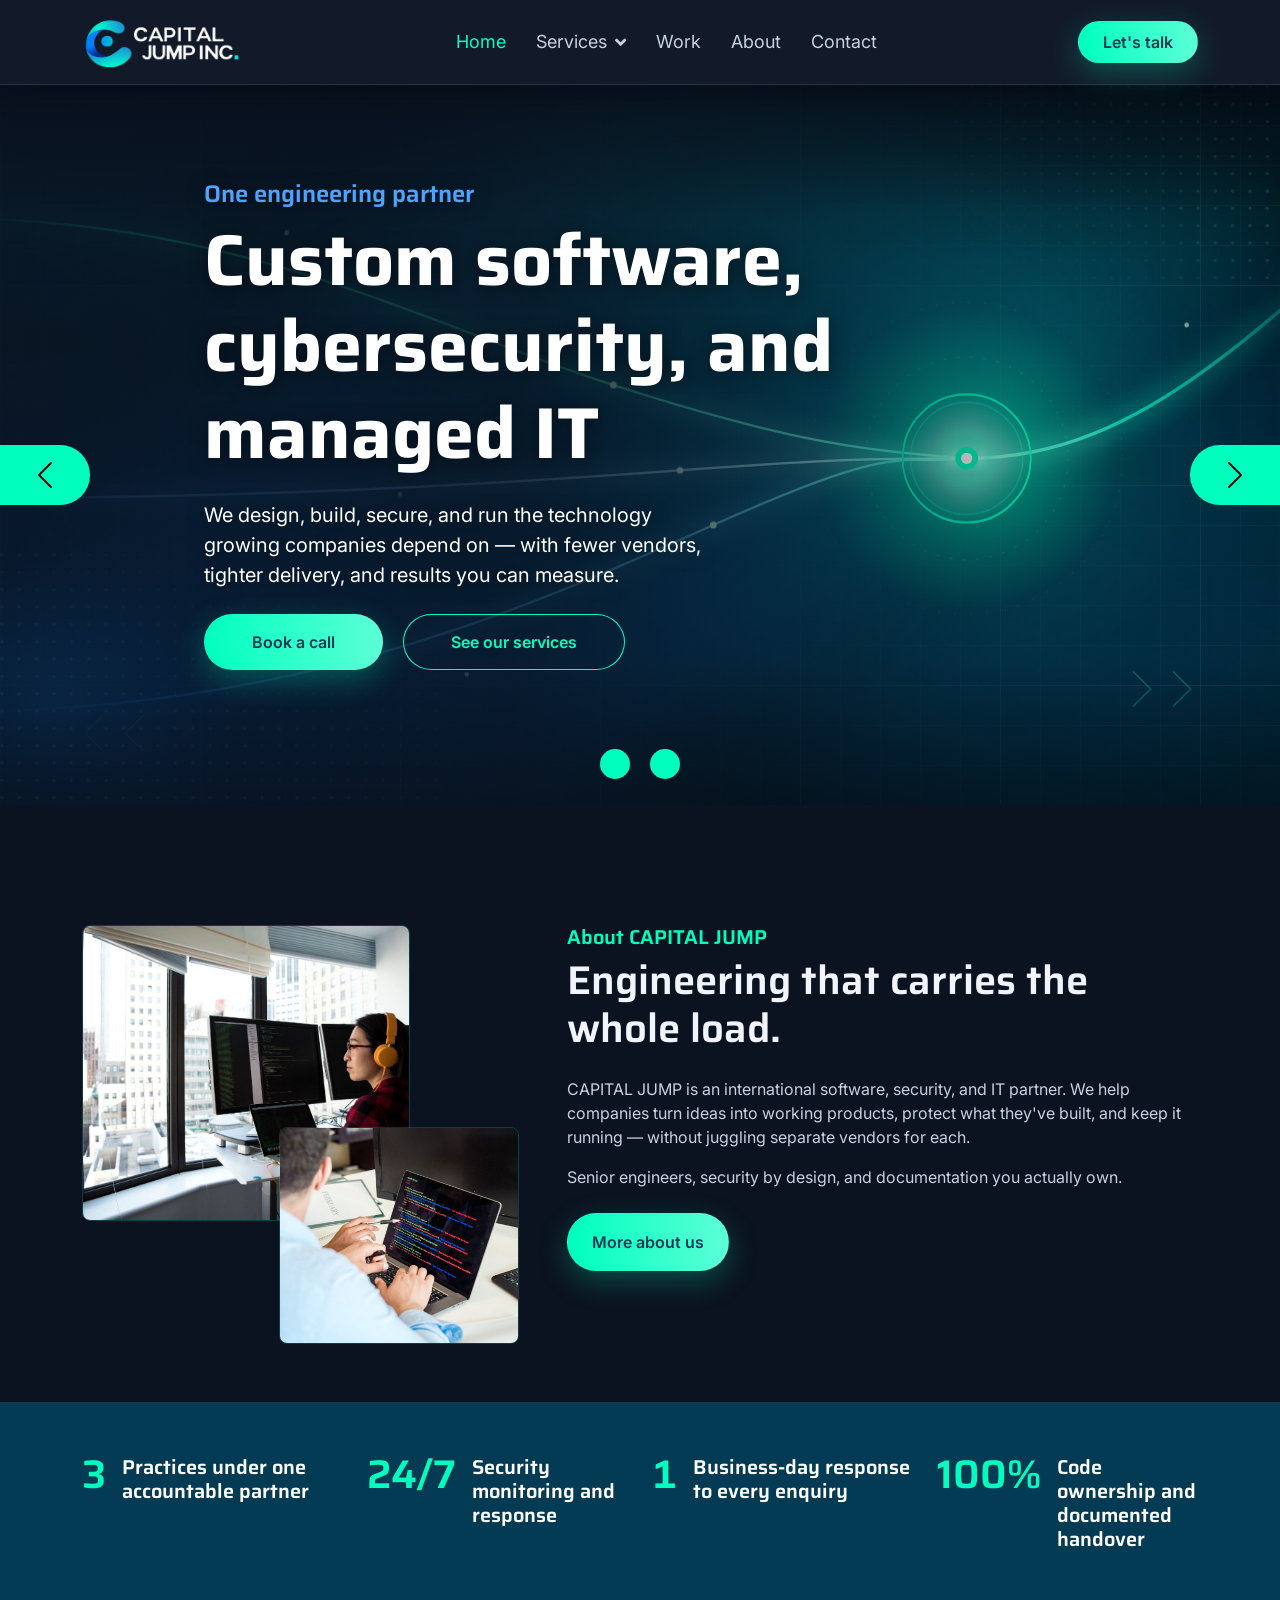
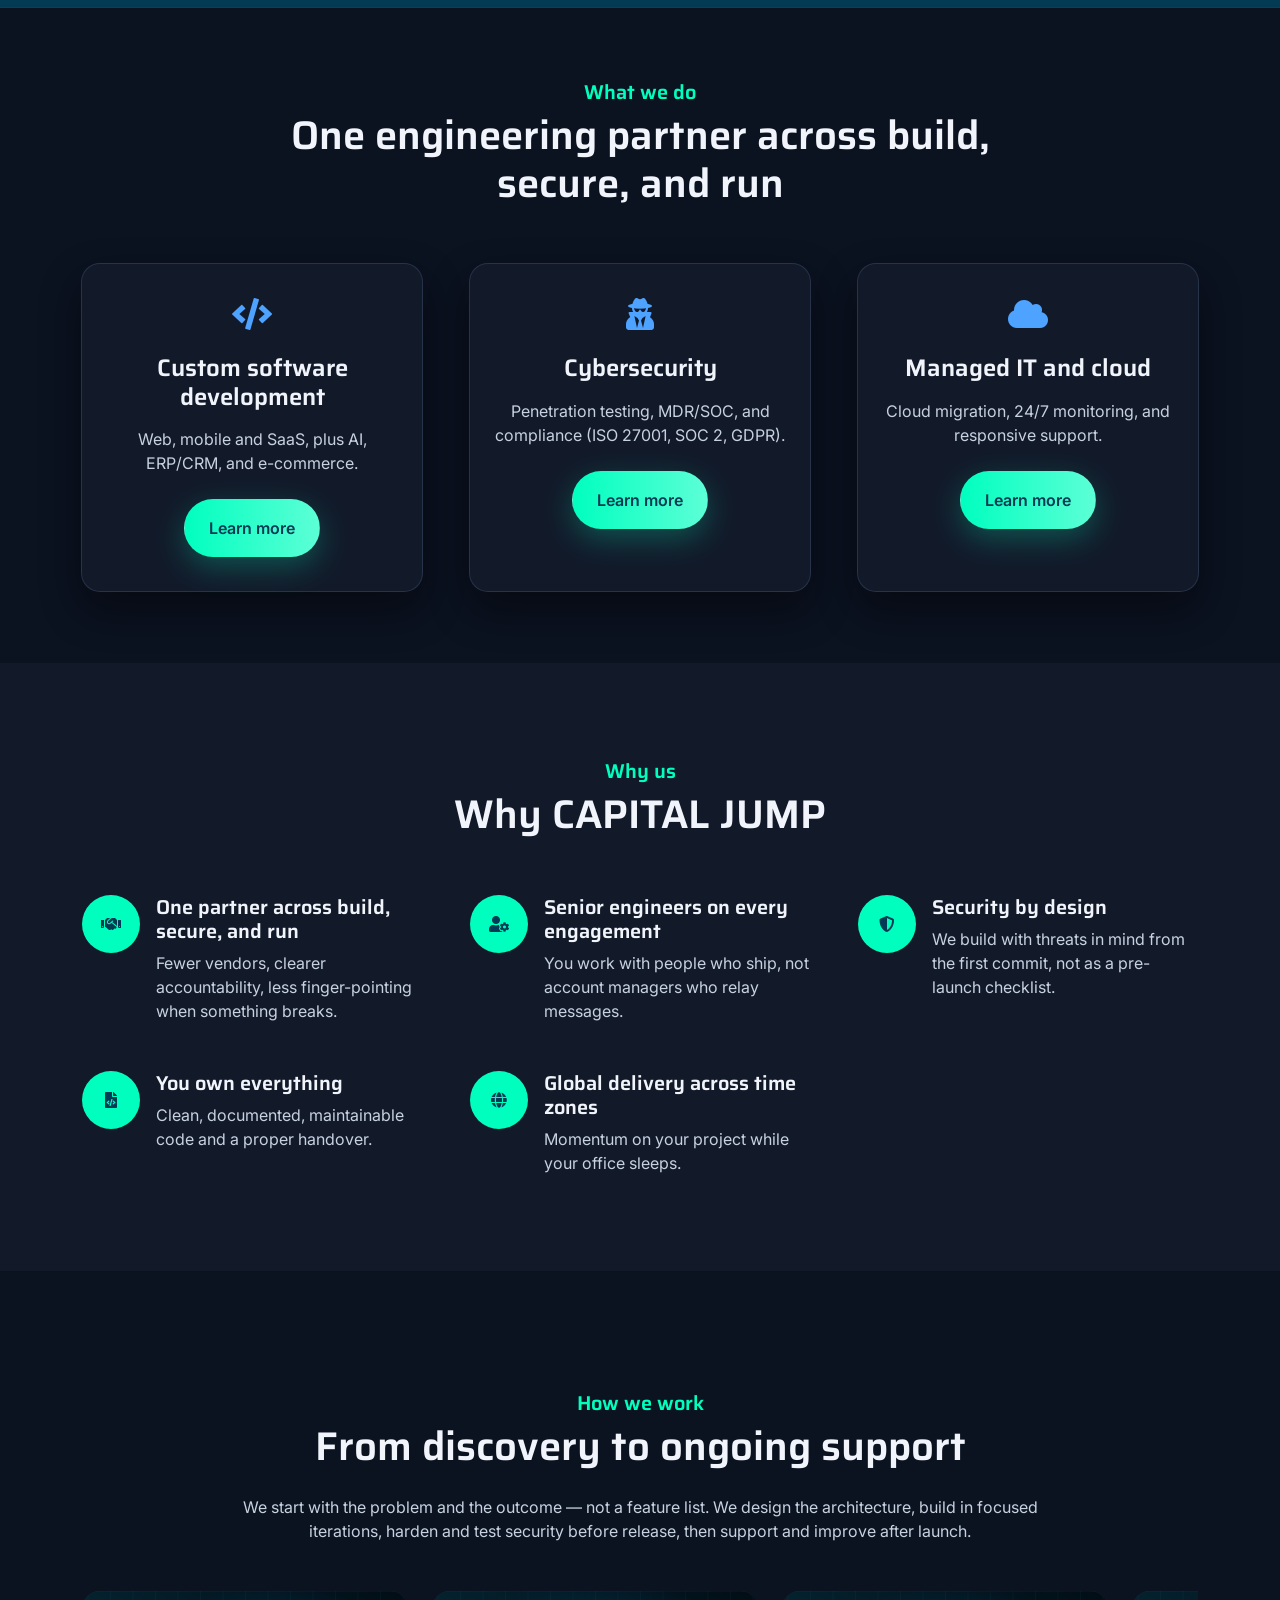
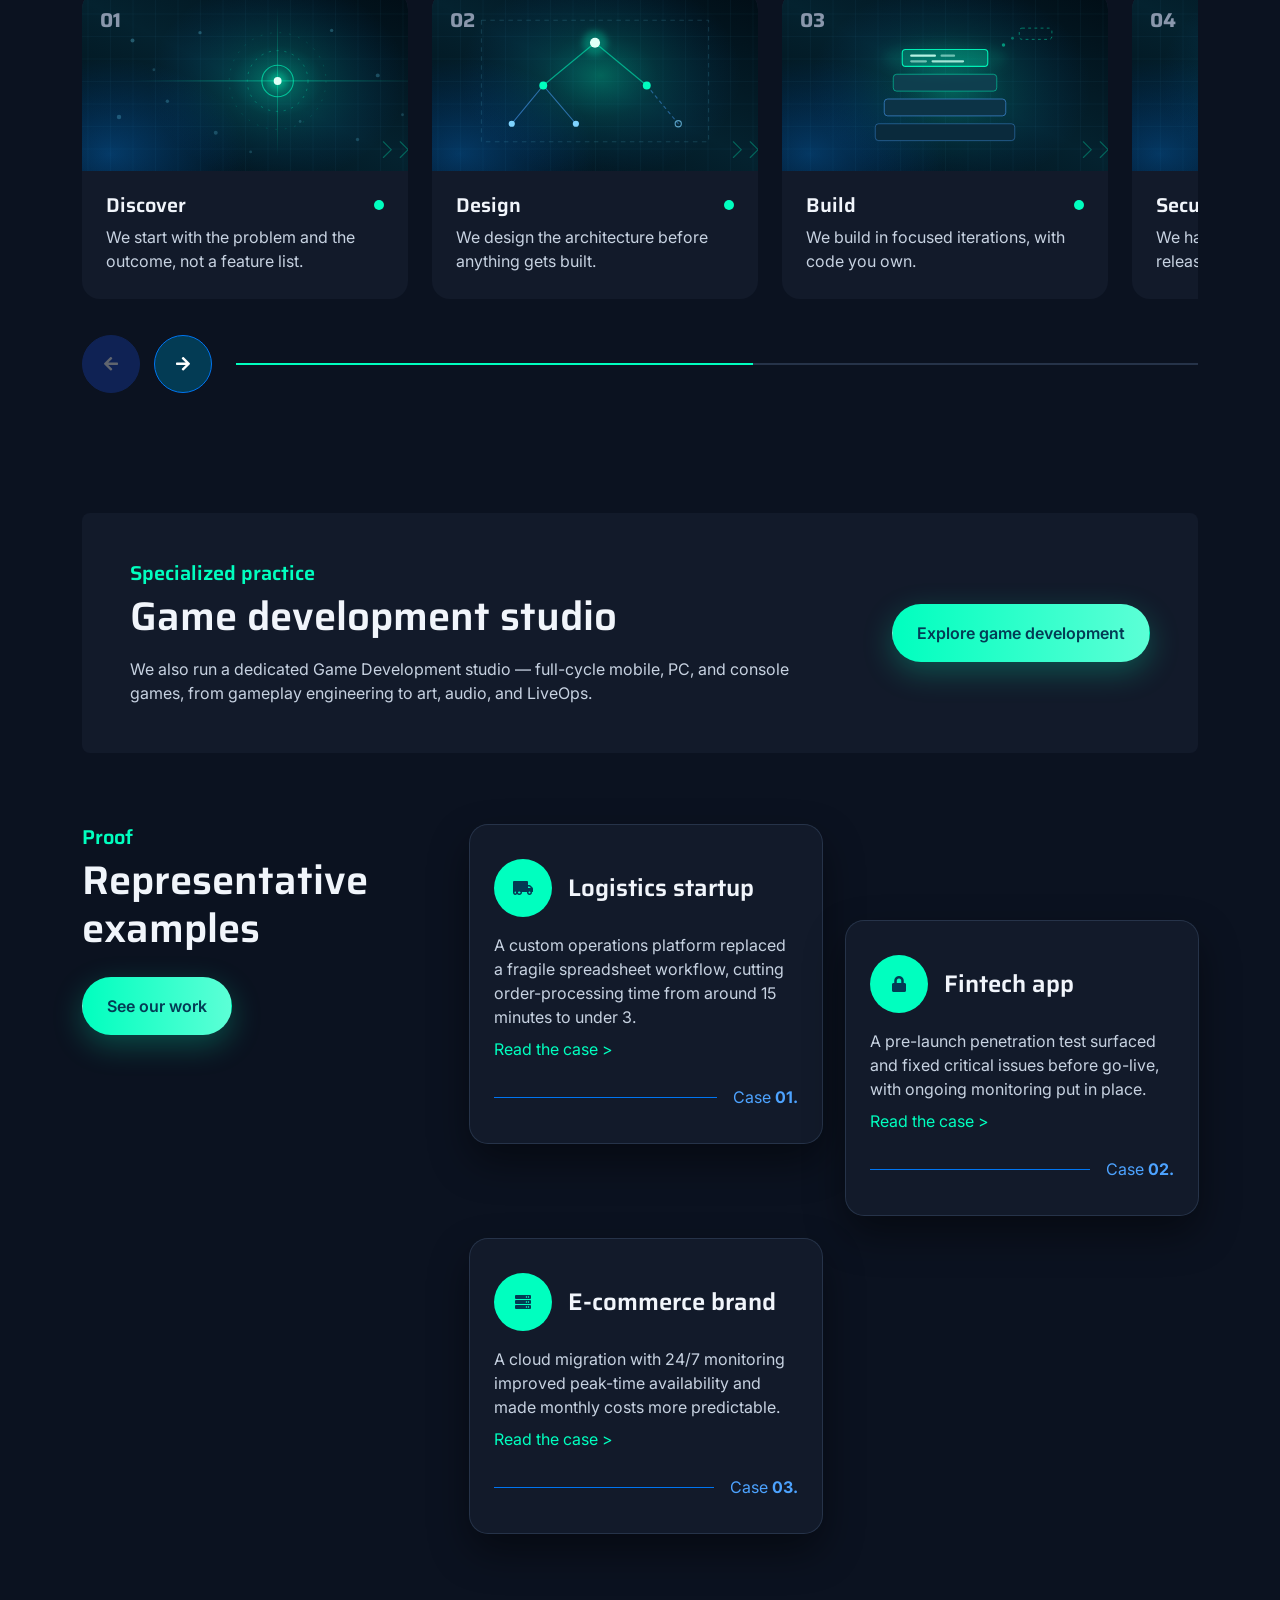
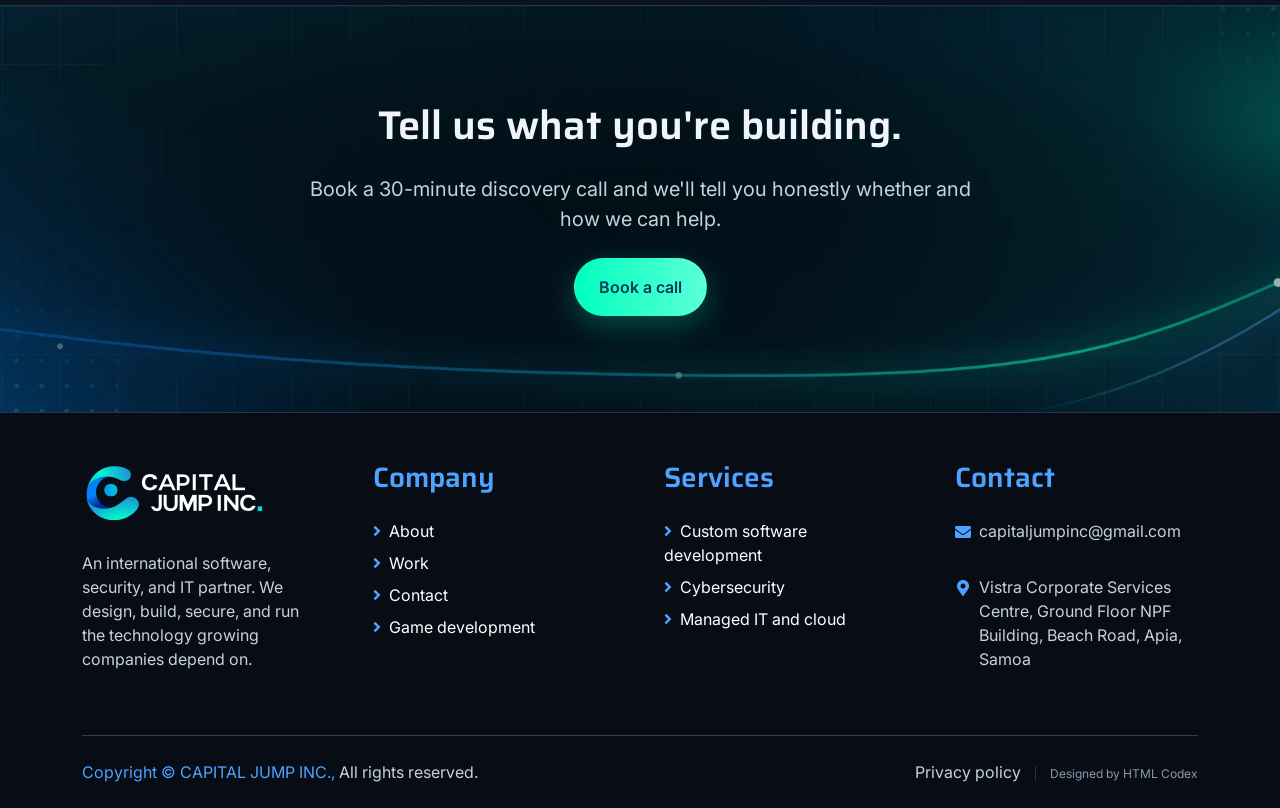
==== commit c05569e5: "Add files via upload" ====
--- a/index.html
+++ b/index.html
@@ -465,7 +465,7 @@
                             <div class="p-4 text-center services-content">
                                 <div class="services-content-icon1">
                                     <i class="fa fa-code fa-2x mb-4 text-primary1"></i>
-                                    <h3 class="h4 mb-3">Custom Software Development</h3>
+                                    <h3 class="h4 mb-3">Custom software development</h3>
                                     <p class="mb-4">Web, mobile and SaaS, plus AI, ERP/CRM, and e-commerce.</p>
                                     <a href="service-software.html" class="btn btn-secondary rounded-pill px-4 py-3 text-white">Learn more</a>
                                 </div>
@@ -489,7 +489,7 @@
                             <div class="p-4 text-center services-content">
                                 <div class="services-content-icon1">
                                     <i class="fas fa-cloud fa-2x mb-4 text-primary1"></i>
-                                    <h4 class="mb-3">Managed IT and Cloud</h4>
+                                    <h4 class="mb-3">Managed IT and cloud</h4>
                                     <p class="mb-4">Cloud migration, 24/7 monitoring, and responsive support.</p>
                                     <a href="service-managed-it.html" class="btn btn-secondary rounded-pill px-4 py-3 text-white">Learn more</a>
                                 </div>
@@ -696,11 +696,11 @@
                     <div class="row g-4 align-items-center">
                         <div class="col-lg-8">
                             <p class="h5 text-primary">Specialized practice</p>
-                            <h2 class="mb-3 h1">Game Development studio</h2>
+                            <h2 class="mb-3 h1">Game development studio</h2>
                             <p class="mb-0">We also run a dedicated Game Development studio &mdash; full-cycle mobile, PC, and console games, from gameplay engineering to art, audio, and LiveOps.</p>
                         </div>
                         <div class="col-lg-4 text-lg-end">
-                            <a href="game-development.html" class="btn btn-secondary rounded-pill px-4 py-3 text-white">Explore Game Development</a>
+                            <a href="game-development.html" class="btn btn-secondary rounded-pill px-4 py-3 text-white">Explore game development</a>
                         </div>
                     </div>
                 </div>
